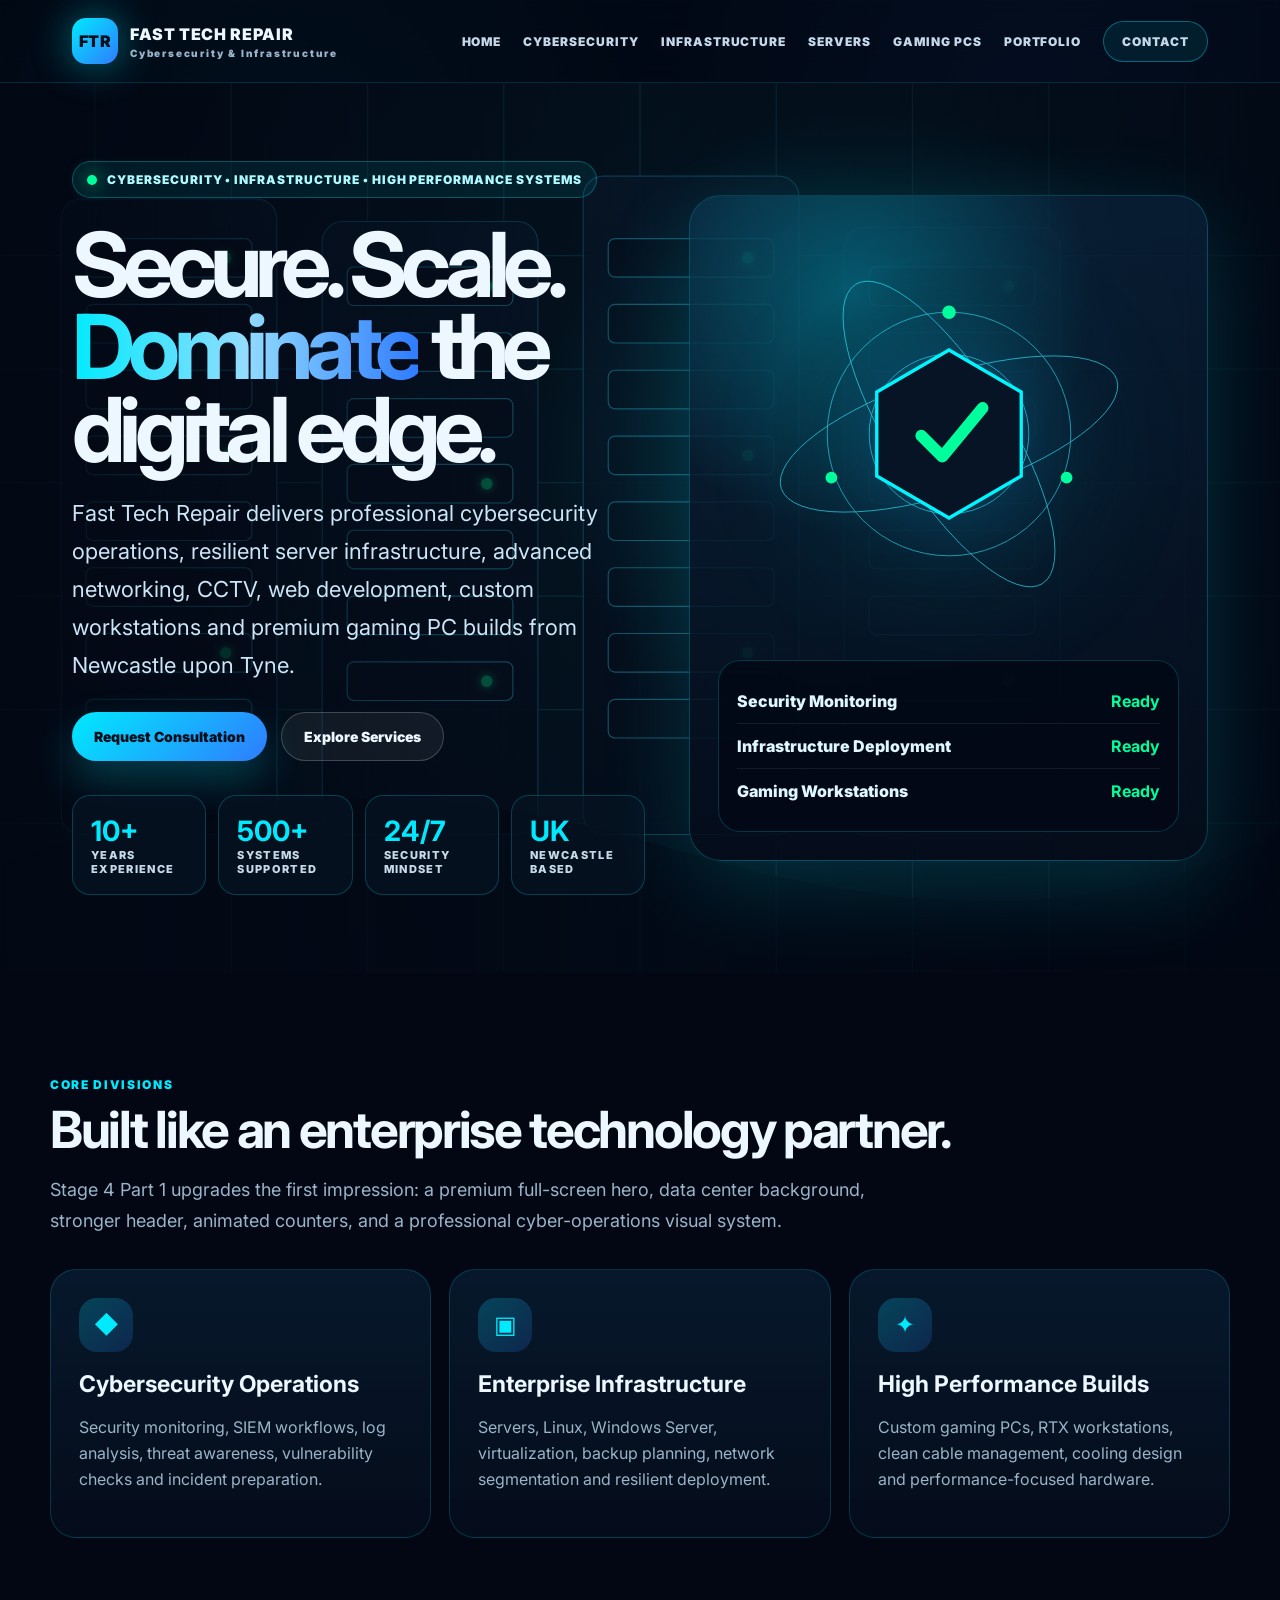
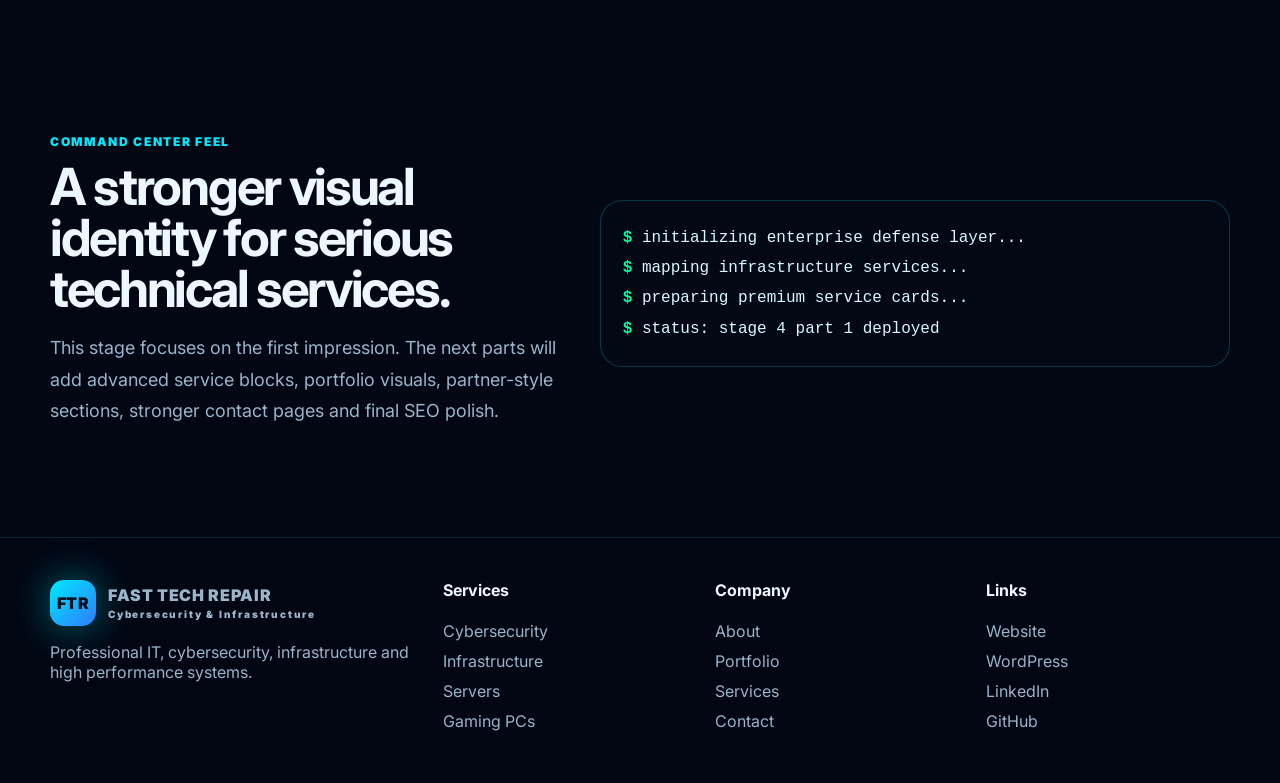
==== index.html @ 18dd9dd4 "Add files via upload" ====
<!doctype html><html lang="en"><head><meta charset="utf-8"><meta name="viewport" content="width=device-width,initial-scale=1"><title>Fast Tech Repair | Cybersecurity, Infrastructure & High Performance Systems</title><meta name="description" content="Fast Tech Repair provides cybersecurity monitoring, server infrastructure, networking, CCTV, web development and high performance PC builds in Newcastle upon Tyne."><link rel="icon" href="assets/icons/favicon.svg"><link rel="stylesheet" href="assets/css/main.css"><link rel="preconnect" href="https://fonts.googleapis.com"><link rel="preconnect" href="https://fonts.gstatic.com" crossorigin><link href="https://fonts.googleapis.com/css2?family=Inter:wght@400;600;700;800;900&display=swap" rel="stylesheet"></head><body><div class="site-bg"></div><header class="topbar"><nav class="nav"><a class="brand" href="index.html"><div class="logo">FTR</div><span>FAST TECH REPAIR<small>Cybersecurity & Infrastructure</small></span></a><button class="menu-btn">Menu</button><div class="navlinks"><a href="index.html">Home</a><a href="cybersecurity.html">Cybersecurity</a><a href="infrastructure.html">Infrastructure</a><a href="servers.html">Servers</a><a href="gaming.html">Gaming PCs</a><a href="portfolio.html">Portfolio</a><a class="nav-cta" href="contact.html">Contact</a></div></nav></header><main><section class="hero"><div class="hero-media"></div><div class="hero-wrap"><div class="hero-copy reveal"><div class="eyebrow"><span class="pulse"></span> Cybersecurity • Infrastructure • High Performance Systems</div><h1>Secure. Scale. <span class="grad">Dominate</span> the digital edge.</h1><p class="lead">Fast Tech Repair delivers professional cybersecurity operations, resilient server infrastructure, advanced networking, CCTV, web development, custom workstations and premium gaming PC builds from Newcastle upon Tyne.</p><div class="hero-actions"><a class="btn btn-primary" href="contact.html">Request Consultation</a><a class="btn btn-ghost" href="services.html">Explore Services</a></div><div class="metrics"><div class="metric"><strong data-count="10" data-suffix="+">0</strong><span>Years Experience</span></div><div class="metric"><strong data-count="500" data-suffix="+">0</strong><span>Systems Supported</span></div><div class="metric"><strong>24/7</strong><span>Security Mindset</span></div><div class="metric"><strong>UK</strong><span>Newcastle Based</span></div></div></div><div class="hero-card reveal"><div class="orbit"><img src="assets/images/cyber-orbit.svg" alt="Cybersecurity shield orbit graphic"></div><div class="status-panel"><div class="status-row"><span>Security Monitoring</span><strong class="ok">Ready</strong></div><div class="status-row"><span>Infrastructure Deployment</span><strong class="ok">Ready</strong></div><div class="status-row"><span>Gaming Workstations</span><strong class="ok">Ready</strong></div></div></div></div></section><section class="section"><div class="container"><p class="section-kicker reveal">Core Divisions</p><h2 class="section-title reveal">Built like an enterprise technology partner.</h2><p class="section-text reveal">Stage 4 Part 1 upgrades the first impression: a premium full-screen hero, data center background, stronger header, animated counters, and a professional cyber-operations visual system.</p><div class="grid3"><article class="feature reveal"><div class="icon">◆</div><h3>Cybersecurity Operations</h3><p>Security monitoring, SIEM workflows, log analysis, threat awareness, vulnerability checks and incident preparation.</p></article><article class="feature reveal"><div class="icon">▣</div><h3>Enterprise Infrastructure</h3><p>Servers, Linux, Windows Server, virtualization, backup planning, network segmentation and resilient deployment.</p></article><article class="feature reveal"><div class="icon">✦</div><h3>High Performance Builds</h3><p>Custom gaming PCs, RTX workstations, clean cable management, cooling design and performance-focused hardware.</p></article></div></div></section><section class="section"><div class="container split"><div class="reveal"><p class="section-kicker">Command Center Feel</p><h2 class="section-title">A stronger visual identity for serious technical services.</h2><p class="section-text">This stage focuses on the first impression. The next parts will add advanced service blocks, portfolio visuals, partner-style sections, stronger contact pages and final SEO polish.</p></div><div class="terminal reveal"><div><b>$</b> initializing enterprise defense layer...</div><div><b>$</b> mapping infrastructure services...</div><div><b>$</b> preparing premium service cards...</div><div><b>$</b> status: stage 4 part 1 deployed</div></div></div></section></main><footer class="footer"><div class="footer-grid"><div><div class="brand"><div class="logo">FTR</div><span>FAST TECH REPAIR<small>Cybersecurity & Infrastructure</small></span></div><p>Professional IT, cybersecurity, infrastructure and high performance systems.</p></div><div><h4>Services</h4><a href="cybersecurity.html">Cybersecurity</a><a href="infrastructure.html">Infrastructure</a><a href="servers.html">Servers</a><a href="gaming.html">Gaming PCs</a></div><div><h4>Company</h4><a href="about.html">About</a><a href="portfolio.html">Portfolio</a><a href="services.html">Services</a><a href="contact.html">Contact</a></div><div><h4>Links</h4><a href="https://fasttechrepair.com/">Website</a><a href="https://fasttechrepair.wordpress.com/">WordPress</a><a href="https://www.linkedin.com/in/fasttechrepair/">LinkedIn</a><a href="https://github.com/fasttechrepair">GitHub</a></div></div></footer><script src="assets/js/main.js"></script></body></html>
---- assets/css/main.css ----
:root{--bg:#020713;--panel:#071323;--panel2:#0a1c31;--line:#123b60;--text:#ecf7ff;--muted:#9ab4c9;--cyan:#00eaff;--blue:#2f7cff;--green:#00ff9c;--shadow:0 24px 90px rgba(0,234,255,.16);--max:1180px}*{box-sizing:border-box}html{scroll-behavior:smooth}body{margin:0;background:var(--bg);color:var(--text);font-family:Inter,Arial,Helvetica,sans-serif;overflow-x:hidden}a{color:inherit;text-decoration:none}.site-bg{position:fixed;inset:0;z-index:-5;background:radial-gradient(circle at 20% 20%,rgba(0,234,255,.16),transparent 32%),radial-gradient(circle at 80% 10%,rgba(47,124,255,.18),transparent 28%),linear-gradient(135deg,#020713,#061426 52%,#020713)}.site-bg:after{content:"";position:absolute;inset:0;background-image:linear-gradient(rgba(0,234,255,.05) 1px,transparent 1px),linear-gradient(90deg,rgba(0,234,255,.05) 1px,transparent 1px);background-size:58px 58px;mask-image:linear-gradient(to bottom,rgba(0,0,0,.75),transparent 85%)}.topbar{position:sticky;top:0;z-index:50;background:rgba(2,7,19,.76);backdrop-filter:blur(22px);border-bottom:1px solid rgba(0,234,255,.14)}.nav{max-width:var(--max);margin:auto;display:flex;align-items:center;justify-content:space-between;padding:18px 22px}.brand{display:flex;align-items:center;gap:12px;font-weight:900;letter-spacing:.04em}.logo{width:46px;height:46px;border-radius:14px;background:linear-gradient(135deg,var(--cyan),var(--blue));display:grid;place-items:center;color:#03101c;font-weight:950;box-shadow:0 0 40px rgba(0,234,255,.45)}.brand small{display:block;color:var(--muted);font-size:10px;letter-spacing:.18em;margin-top:3px}.navlinks{display:flex;align-items:center;gap:22px;font-size:12px;font-weight:900;letter-spacing:.08em;text-transform:uppercase}.navlinks a{color:#c4d8ea}.navlinks a:hover{color:var(--cyan)}.nav-cta{padding:12px 18px;border:1px solid rgba(0,234,255,.36);border-radius:999px;background:rgba(0,234,255,.08)}.menu-btn{display:none;background:rgba(255,255,255,.05);color:var(--text);border:1px solid rgba(255,255,255,.16);border-radius:12px;padding:10px 12px}.hero{min-height:calc(100vh - 84px);position:relative;display:grid;align-items:center;overflow:hidden}.hero-media{position:absolute;inset:0;z-index:-2;background-image:linear-gradient(90deg,rgba(2,7,19,.96),rgba(2,7,19,.64),rgba(2,7,19,.92)),url('../images/hero-datacenter.svg');background-size:cover;background-position:center;transform:scale(1.02)}.hero-media:after{content:"";position:absolute;inset:0;background:radial-gradient(circle at 68% 40%,rgba(0,234,255,.16),transparent 32%)}.hero-wrap{max-width:var(--max);margin:auto;width:100%;padding:78px 22px;display:grid;grid-template-columns:1.05fr .95fr;gap:44px;align-items:center}.eyebrow{display:inline-flex;align-items:center;gap:10px;border:1px solid rgba(0,234,255,.28);background:rgba(0,234,255,.08);padding:10px 14px;border-radius:999px;color:#aef8ff;font-weight:900;font-size:12px;letter-spacing:.08em;text-transform:uppercase}.pulse{width:10px;height:10px;border-radius:50%;background:var(--green);box-shadow:0 0 20px var(--green)}h1{font-size:clamp(48px,7vw,92px);line-height:.92;margin:26px 0 24px;letter-spacing:-.075em}.grad{background:linear-gradient(90deg,var(--cyan),#92dcff,var(--blue));-webkit-background-clip:text;background-clip:text;color:transparent}.lead{font-size:clamp(17px,2vw,22px);line-height:1.72;color:#cce5f7;max-width:720px}.hero-actions{display:flex;gap:14px;flex-wrap:wrap;margin-top:28px}.btn{display:inline-flex;align-items:center;justify-content:center;gap:10px;padding:15px 22px;border-radius:999px;font-weight:950;font-size:14px;transition:.25s}.btn-primary{background:linear-gradient(135deg,var(--cyan),var(--blue));color:#03101c;box-shadow:0 18px 40px rgba(0,234,255,.24)}.btn-ghost{border:1px solid rgba(255,255,255,.2);background:rgba(255,255,255,.06)}.btn:hover{transform:translateY(-3px)}.metrics{display:grid;grid-template-columns:repeat(4,1fr);gap:12px;margin-top:34px;max-width:660px}.metric{border:1px solid rgba(0,234,255,.22);background:rgba(7,19,35,.74);padding:18px;border-radius:18px}.metric strong{display:block;color:var(--cyan);font-size:28px}.metric span{display:block;color:#c7d9e8;font-size:11px;text-transform:uppercase;letter-spacing:.12em;font-weight:850}.hero-card{position:relative;border:1px solid rgba(0,234,255,.24);background:linear-gradient(180deg,rgba(11,35,60,.72),rgba(5,13,27,.88));border-radius:32px;padding:28px;box-shadow:var(--shadow);overflow:hidden}.hero-card:before{content:"";position:absolute;inset:-60px;background:radial-gradient(circle at 35% 20%,rgba(0,234,255,.28),transparent 32%);pointer-events:none}.orbit{position:relative;margin:auto;max-width:420px}.orbit img{width:100%;display:block;filter:drop-shadow(0 20px 55px rgba(0,234,255,.18))}.status-panel{position:relative;margin-top:16px;border:1px solid rgba(0,234,255,.2);background:rgba(2,7,19,.74);border-radius:22px;padding:18px}.status-row{display:flex;align-items:center;justify-content:space-between;border-bottom:1px solid rgba(255,255,255,.08);padding:12px 0;color:#dff7ff;font-weight:850}.status-row:last-child{border:0}.ok{color:var(--green)}.section{padding:92px 22px}.container{max-width:var(--max);margin:auto}.section-title{font-size:clamp(32px,4vw,56px);line-height:1;margin:0 0 16px;letter-spacing:-.045em}.section-kicker{color:var(--cyan);font-weight:950;letter-spacing:.14em;text-transform:uppercase;font-size:12px}.section-text{color:var(--muted);font-size:18px;line-height:1.75;max-width:820px}.grid3{display:grid;grid-template-columns:repeat(3,1fr);gap:18px;margin-top:32px}.feature{border:1px solid rgba(0,234,255,.18);background:linear-gradient(180deg,rgba(11,35,60,.62),rgba(5,13,27,.9));border-radius:26px;padding:28px;min-height:240px;transition:.28s}.feature:hover{transform:translateY(-7px);border-color:rgba(0,234,255,.48);box-shadow:var(--shadow)}.feature .icon{width:54px;height:54px;border-radius:18px;background:linear-gradient(135deg,rgba(0,234,255,.22),rgba(47,124,255,.18));display:grid;place-items:center;margin-bottom:18px;color:var(--cyan);font-size:24px}.feature h3{font-size:23px;margin:0 0 12px}.feature p{color:var(--muted);line-height:1.65}.split{display:grid;grid-template-columns:.9fr 1.1fr;gap:34px;align-items:center}.glass{border:1px solid rgba(0,234,255,.18);background:rgba(8,22,39,.68);border-radius:28px;padding:26px;box-shadow:var(--shadow)}.terminal{font-family:ui-monospace,SFMono-Regular,Menlo,monospace;background:#020914;border:1px solid rgba(0,234,255,.22);border-radius:22px;padding:22px;color:#d9f8ff;line-height:1.9}.terminal b{color:var(--green)}.footer{border-top:1px solid rgba(0,234,255,.14);background:rgba(2,7,19,.88);padding:42px 22px;color:var(--muted)}.footer-grid{max-width:var(--max);margin:auto;display:grid;grid-template-columns:1.5fr repeat(3,1fr);gap:28px}.footer h4{color:var(--text);margin-top:0}.footer a{display:block;margin:10px 0;color:var(--muted)}.reveal{opacity:0;transform:translateY(22px);transition:opacity .7s ease,transform .7s ease}.reveal.visible{opacity:1;transform:none}@media(max-width:950px){.menu-btn{display:block}.navlinks{position:absolute;top:82px;left:16px;right:16px;display:none;flex-direction:column;align-items:flex-start;padding:18px;background:rgba(2,7,19,.96);border:1px solid rgba(0,234,255,.2);border-radius:20px}.navlinks.open{display:flex}.hero-wrap,.split{grid-template-columns:1fr}.hero-card{max-width:620px}.metrics,.grid3{grid-template-columns:repeat(2,1fr)}.footer-grid{grid-template-columns:1fr 1fr}}@media(max-width:560px){.nav{padding:14px 16px}.brand span{font-size:13px}.brand small{display:none}.hero-wrap{padding:48px 16px}.metrics,.grid3,.footer-grid{grid-template-columns:1fr}h1{font-size:48px}.section{padding:64px 16px}.hero-actions{flex-direction:column}.btn{width:100%}}
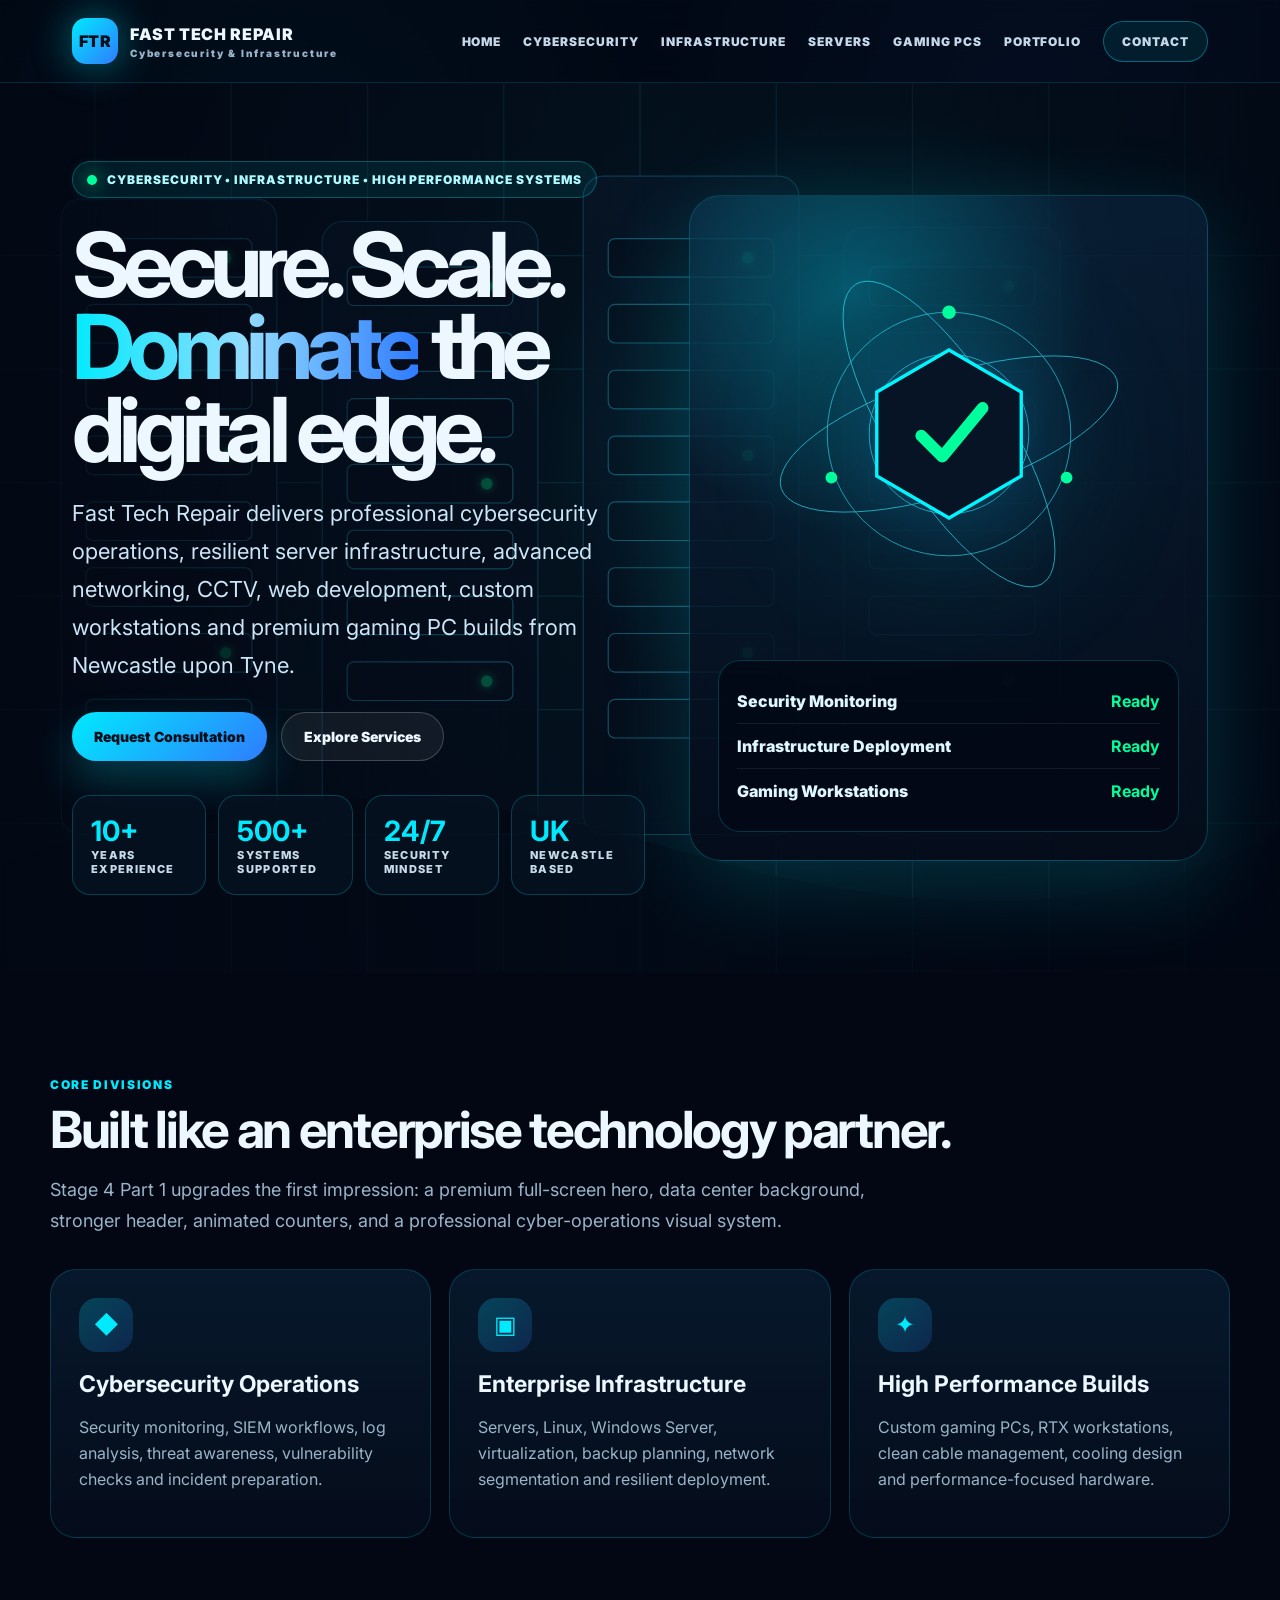
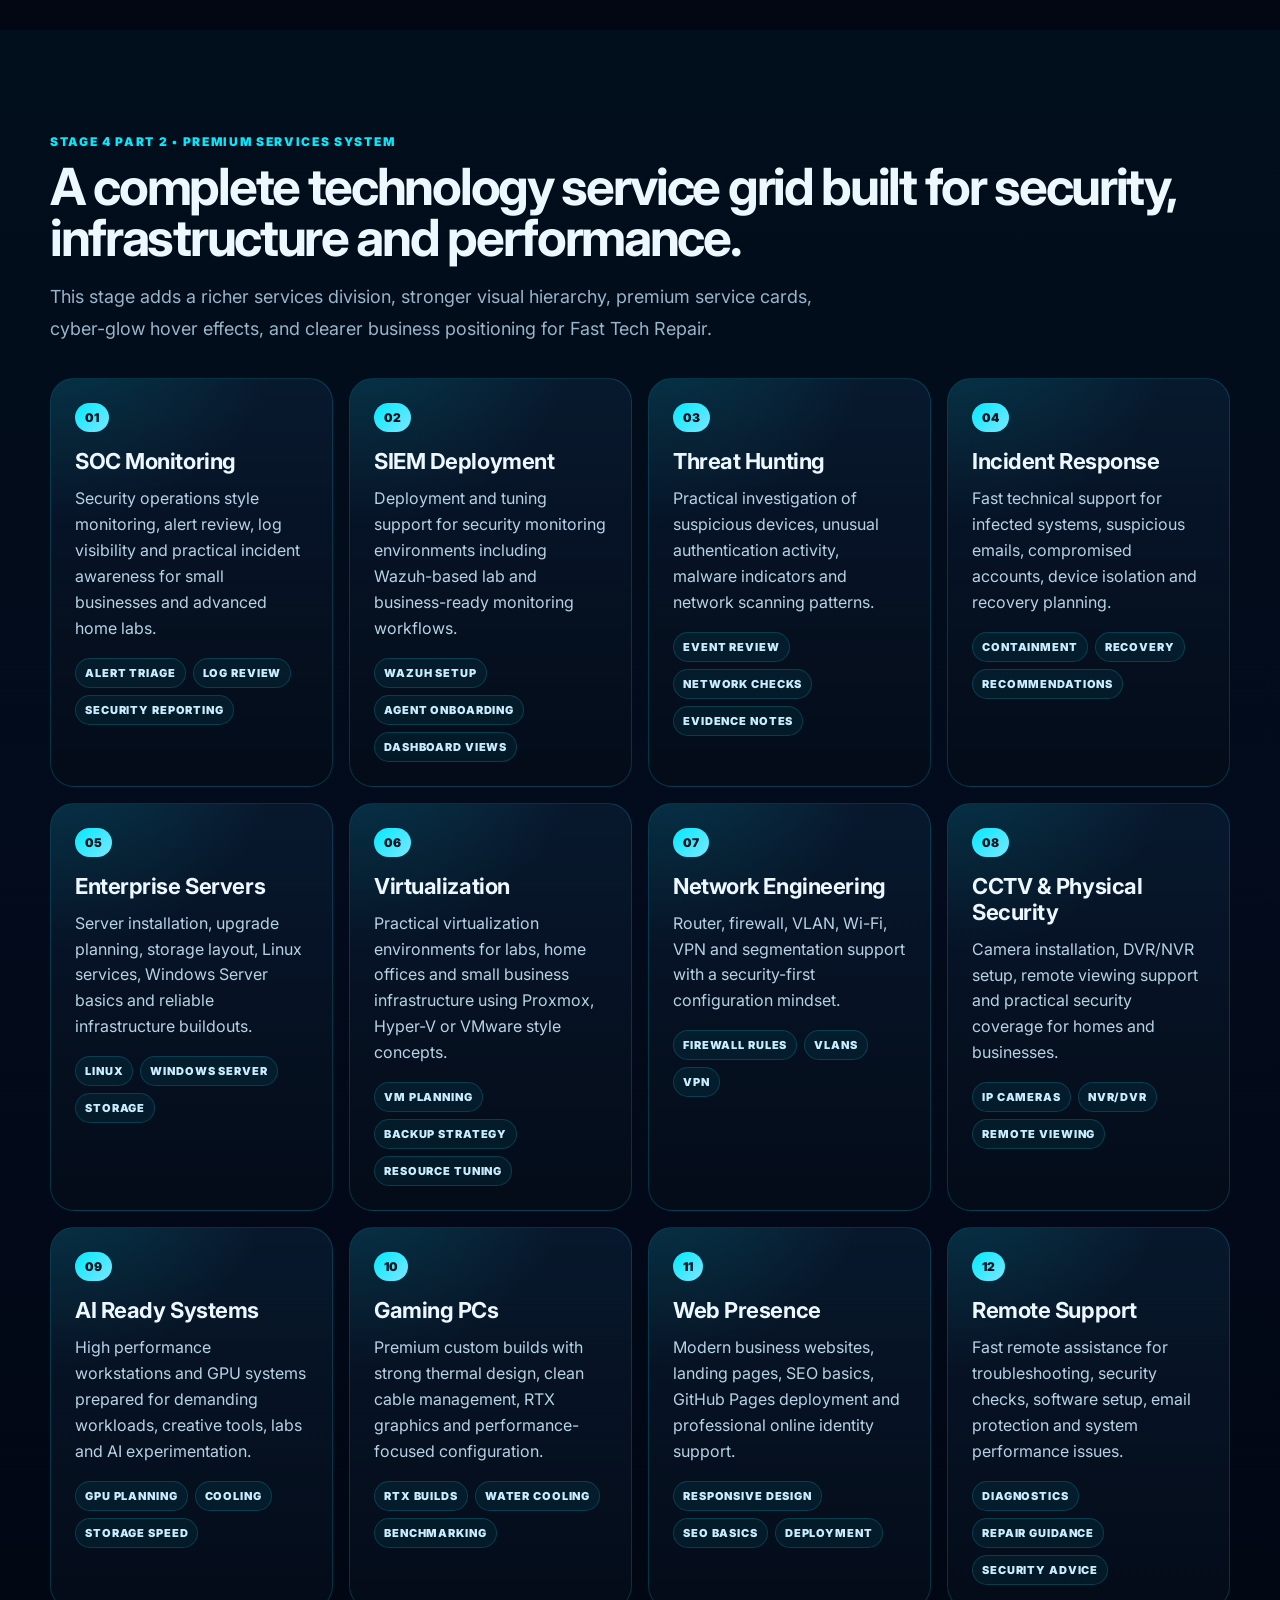
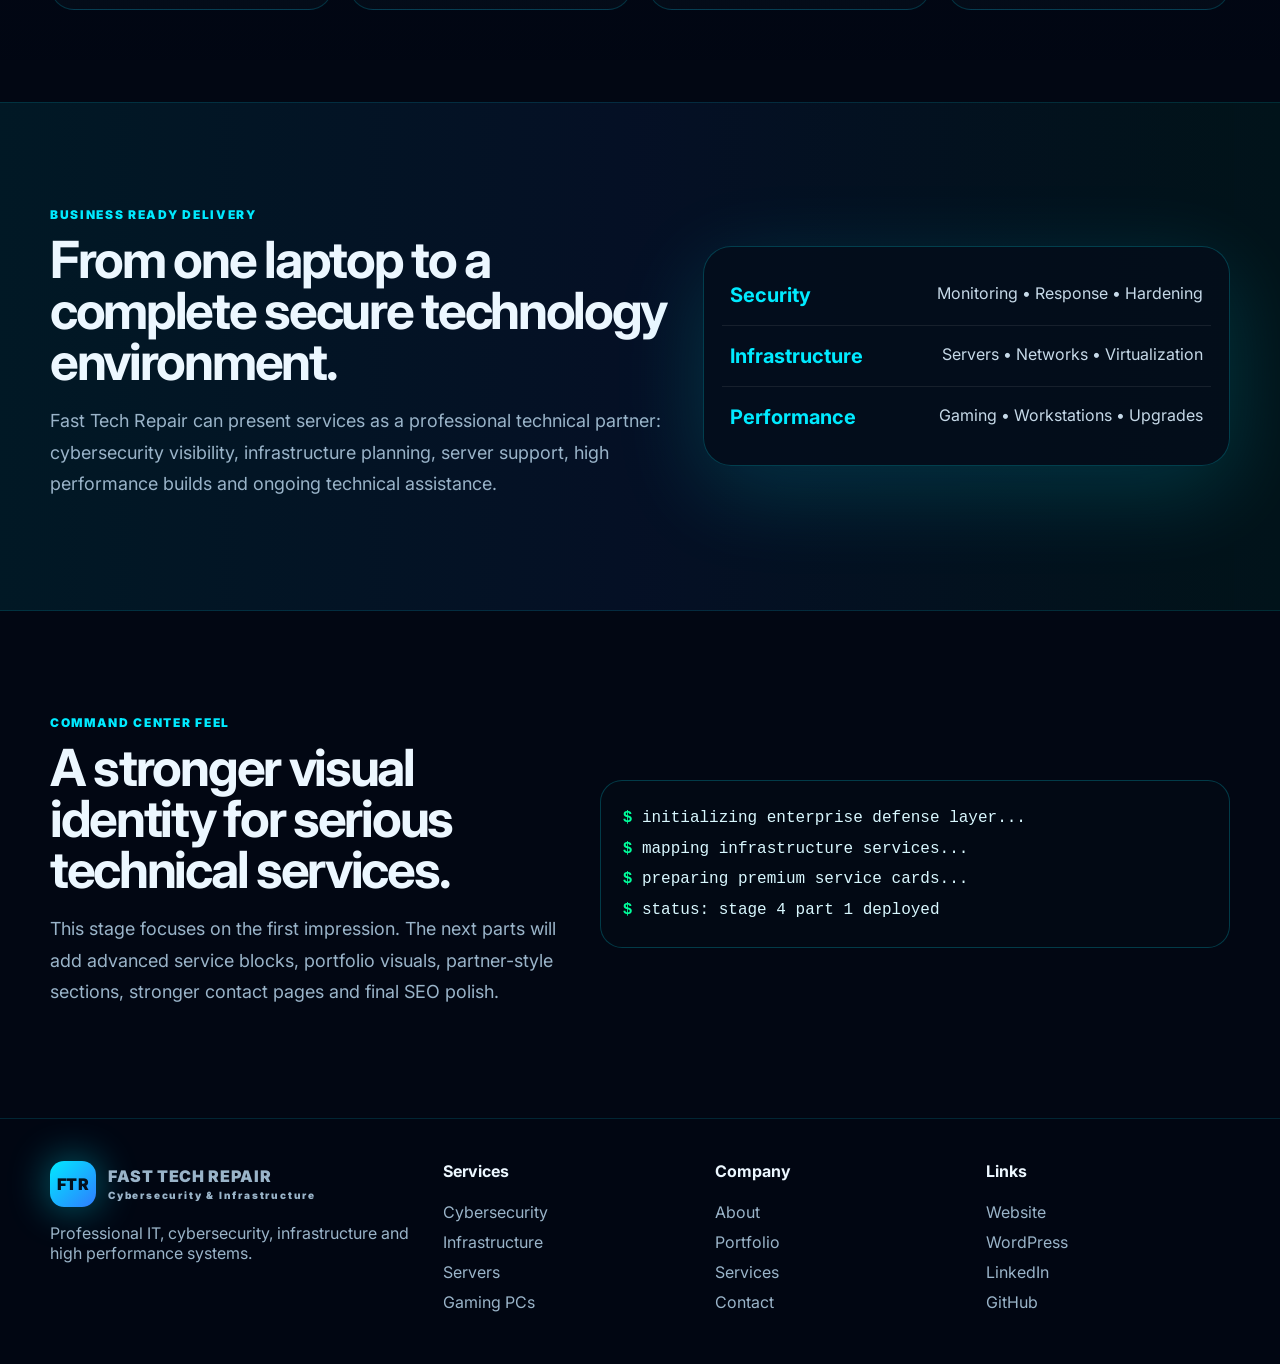
==== commit 8bb9b611: "Add files via upload" ====
--- a/index.html
+++ b/index.html
@@ -1 +1,14 @@
-<!doctype html><html lang="en"><head><meta charset="utf-8"><meta name="viewport" content="width=device-width,initial-scale=1"><title>Fast Tech Repair | Cybersecurity, Infrastructure & High Performance Systems</title><meta name="description" content="Fast Tech Repair provides cybersecurity monitoring, server infrastructure, networking, CCTV, web development and high performance PC builds in Newcastle upon Tyne."><link rel="icon" href="assets/icons/favicon.svg"><link rel="stylesheet" href="assets/css/main.css"><link rel="preconnect" href="https://fonts.googleapis.com"><link rel="preconnect" href="https://fonts.gstatic.com" crossorigin><link href="https://fonts.googleapis.com/css2?family=Inter:wght@400;600;700;800;900&display=swap" rel="stylesheet"></head><body><div class="site-bg"></div><header class="topbar"><nav class="nav"><a class="brand" href="index.html"><div class="logo">FTR</div><span>FAST TECH REPAIR<small>Cybersecurity & Infrastructure</small></span></a><button class="menu-btn">Menu</button><div class="navlinks"><a href="index.html">Home</a><a href="cybersecurity.html">Cybersecurity</a><a href="infrastructure.html">Infrastructure</a><a href="servers.html">Servers</a><a href="gaming.html">Gaming PCs</a><a href="portfolio.html">Portfolio</a><a class="nav-cta" href="contact.html">Contact</a></div></nav></header><main><section class="hero"><div class="hero-media"></div><div class="hero-wrap"><div class="hero-copy reveal"><div class="eyebrow"><span class="pulse"></span> Cybersecurity • Infrastructure • High Performance Systems</div><h1>Secure. Scale. <span class="grad">Dominate</span> the digital edge.</h1><p class="lead">Fast Tech Repair delivers professional cybersecurity operations, resilient server infrastructure, advanced networking, CCTV, web development, custom workstations and premium gaming PC builds from Newcastle upon Tyne.</p><div class="hero-actions"><a class="btn btn-primary" href="contact.html">Request Consultation</a><a class="btn btn-ghost" href="services.html">Explore Services</a></div><div class="metrics"><div class="metric"><strong data-count="10" data-suffix="+">0</strong><span>Years Experience</span></div><div class="metric"><strong data-count="500" data-suffix="+">0</strong><span>Systems Supported</span></div><div class="metric"><strong>24/7</strong><span>Security Mindset</span></div><div class="metric"><strong>UK</strong><span>Newcastle Based</span></div></div></div><div class="hero-card reveal"><div class="orbit"><img src="assets/images/cyber-orbit.svg" alt="Cybersecurity shield orbit graphic"></div><div class="status-panel"><div class="status-row"><span>Security Monitoring</span><strong class="ok">Ready</strong></div><div class="status-row"><span>Infrastructure Deployment</span><strong class="ok">Ready</strong></div><div class="status-row"><span>Gaming Workstations</span><strong class="ok">Ready</strong></div></div></div></div></section><section class="section"><div class="container"><p class="section-kicker reveal">Core Divisions</p><h2 class="section-title reveal">Built like an enterprise technology partner.</h2><p class="section-text reveal">Stage 4 Part 1 upgrades the first impression: a premium full-screen hero, data center background, stronger header, animated counters, and a professional cyber-operations visual system.</p><div class="grid3"><article class="feature reveal"><div class="icon">◆</div><h3>Cybersecurity Operations</h3><p>Security monitoring, SIEM workflows, log analysis, threat awareness, vulnerability checks and incident preparation.</p></article><article class="feature reveal"><div class="icon">▣</div><h3>Enterprise Infrastructure</h3><p>Servers, Linux, Windows Server, virtualization, backup planning, network segmentation and resilient deployment.</p></article><article class="feature reveal"><div class="icon">✦</div><h3>High Performance Builds</h3><p>Custom gaming PCs, RTX workstations, clean cable management, cooling design and performance-focused hardware.</p></article></div></div></section><section class="section"><div class="container split"><div class="reveal"><p class="section-kicker">Command Center Feel</p><h2 class="section-title">A stronger visual identity for serious technical services.</h2><p class="section-text">This stage focuses on the first impression. The next parts will add advanced service blocks, portfolio visuals, partner-style sections, stronger contact pages and final SEO polish.</p></div><div class="terminal reveal"><div><b>$</b> initializing enterprise defense layer...</div><div><b>$</b> mapping infrastructure services...</div><div><b>$</b> preparing premium service cards...</div><div><b>$</b> status: stage 4 part 1 deployed</div></div></div></section></main><footer class="footer"><div class="footer-grid"><div><div class="brand"><div class="logo">FTR</div><span>FAST TECH REPAIR<small>Cybersecurity & Infrastructure</small></span></div><p>Professional IT, cybersecurity, infrastructure and high performance systems.</p></div><div><h4>Services</h4><a href="cybersecurity.html">Cybersecurity</a><a href="infrastructure.html">Infrastructure</a><a href="servers.html">Servers</a><a href="gaming.html">Gaming PCs</a></div><div><h4>Company</h4><a href="about.html">About</a><a href="portfolio.html">Portfolio</a><a href="services.html">Services</a><a href="contact.html">Contact</a></div><div><h4>Links</h4><a href="https://fasttechrepair.com/">Website</a><a href="https://fasttechrepair.wordpress.com/">WordPress</a><a href="https://www.linkedin.com/in/fasttechrepair/">LinkedIn</a><a href="https://github.com/fasttechrepair">GitHub</a></div></div></footer><script src="assets/js/main.js"></script></body></html>
+<!doctype html><html lang="en"><head><meta charset="utf-8"><meta name="viewport" content="width=device-width,initial-scale=1"><title>Fast Tech Repair | Cybersecurity, Infrastructure & High Performance Systems</title><meta name="description" content="Fast Tech Repair provides cybersecurity monitoring, server infrastructure, networking, CCTV, web development and high performance PC builds in Newcastle upon Tyne."><link rel="icon" href="assets/icons/favicon.svg"><link rel="stylesheet" href="assets/css/main.css"><link rel="preconnect" href="https://fonts.googleapis.com"><link rel="preconnect" href="https://fonts.gstatic.com" crossorigin><link href="https://fonts.googleapis.com/css2?family=Inter:wght@400;600;700;800;900&display=swap" rel="stylesheet"></head><body><div class="site-bg"></div><header class="topbar"><nav class="nav"><a class="brand" href="index.html"><div class="logo">FTR</div><span>FAST TECH REPAIR<small>Cybersecurity & Infrastructure</small></span></a><button class="menu-btn">Menu</button><div class="navlinks"><a href="index.html">Home</a><a href="cybersecurity.html">Cybersecurity</a><a href="infrastructure.html">Infrastructure</a><a href="servers.html">Servers</a><a href="gaming.html">Gaming PCs</a><a href="portfolio.html">Portfolio</a><a class="nav-cta" href="contact.html">Contact</a></div></nav></header><main><section class="hero"><div class="hero-media"></div><div class="hero-wrap"><div class="hero-copy reveal"><div class="eyebrow"><span class="pulse"></span> Cybersecurity • Infrastructure • High Performance Systems</div><h1>Secure. Scale. <span class="grad">Dominate</span> the digital edge.</h1><p class="lead">Fast Tech Repair delivers professional cybersecurity operations, resilient server infrastructure, advanced networking, CCTV, web development, custom workstations and premium gaming PC builds from Newcastle upon Tyne.</p><div class="hero-actions"><a class="btn btn-primary" href="contact.html">Request Consultation</a><a class="btn btn-ghost" href="services.html">Explore Services</a></div><div class="metrics"><div class="metric"><strong data-count="10" data-suffix="+">0</strong><span>Years Experience</span></div><div class="metric"><strong data-count="500" data-suffix="+">0</strong><span>Systems Supported</span></div><div class="metric"><strong>24/7</strong><span>Security Mindset</span></div><div class="metric"><strong>UK</strong><span>Newcastle Based</span></div></div></div><div class="hero-card reveal"><div class="orbit"><img src="assets/images/cyber-orbit.svg" alt="Cybersecurity shield orbit graphic"></div><div class="status-panel"><div class="status-row"><span>Security Monitoring</span><strong class="ok">Ready</strong></div><div class="status-row"><span>Infrastructure Deployment</span><strong class="ok">Ready</strong></div><div class="status-row"><span>Gaming Workstations</span><strong class="ok">Ready</strong></div></div></div></div></section><section class="section"><div class="container"><p class="section-kicker reveal">Core Divisions</p><h2 class="section-title reveal">Built like an enterprise technology partner.</h2><p class="section-text reveal">Stage 4 Part 1 upgrades the first impression: a premium full-screen hero, data center background, stronger header, animated counters, and a professional cyber-operations visual system.</p><div class="grid3"><article class="feature reveal"><div class="icon">◆</div><h3>Cybersecurity Operations</h3><p>Security monitoring, SIEM workflows, log analysis, threat awareness, vulnerability checks and incident preparation.</p></article><article class="feature reveal"><div class="icon">▣</div><h3>Enterprise Infrastructure</h3><p>Servers, Linux, Windows Server, virtualization, backup planning, network segmentation and resilient deployment.</p></article><article class="feature reveal"><div class="icon">✦</div><h3>High Performance Builds</h3><p>Custom gaming PCs, RTX workstations, clean cable management, cooling design and performance-focused hardware.</p></article></div></div></section><section class="services-mega section"><div class="container"><p class="section-kicker reveal">Stage 4 Part 2 • Premium Services System</p><h2 class="section-title reveal">A complete technology service grid built for security, infrastructure and performance.</h2><p class="section-text reveal">This stage adds a richer services division, stronger visual hierarchy, premium service cards, cyber-glow hover effects, and clearer business positioning for Fast Tech Repair.</p><div class="service-matrix">
+<article class="service-tile reveal"><span>01</span><h3>SOC Monitoring</h3><p>Security operations style monitoring, alert review, log visibility and practical incident awareness for small businesses and advanced home labs.</p><ul><li>Alert triage</li><li>Log review</li><li>Security reporting</li></ul></article>
+<article class="service-tile reveal"><span>02</span><h3>SIEM Deployment</h3><p>Deployment and tuning support for security monitoring environments including Wazuh-based lab and business-ready monitoring workflows.</p><ul><li>Wazuh setup</li><li>Agent onboarding</li><li>Dashboard views</li></ul></article>
+<article class="service-tile reveal"><span>03</span><h3>Threat Hunting</h3><p>Practical investigation of suspicious devices, unusual authentication activity, malware indicators and network scanning patterns.</p><ul><li>Event review</li><li>Network checks</li><li>Evidence notes</li></ul></article>
+<article class="service-tile reveal"><span>04</span><h3>Incident Response</h3><p>Fast technical support for infected systems, suspicious emails, compromised accounts, device isolation and recovery planning.</p><ul><li>Containment</li><li>Recovery</li><li>Recommendations</li></ul></article>
+<article class="service-tile reveal"><span>05</span><h3>Enterprise Servers</h3><p>Server installation, upgrade planning, storage layout, Linux services, Windows Server basics and reliable infrastructure buildouts.</p><ul><li>Linux</li><li>Windows Server</li><li>Storage</li></ul></article>
+<article class="service-tile reveal"><span>06</span><h3>Virtualization</h3><p>Practical virtualization environments for labs, home offices and small business infrastructure using Proxmox, Hyper-V or VMware style concepts.</p><ul><li>VM planning</li><li>Backup strategy</li><li>Resource tuning</li></ul></article>
+<article class="service-tile reveal"><span>07</span><h3>Network Engineering</h3><p>Router, firewall, VLAN, Wi-Fi, VPN and segmentation support with a security-first configuration mindset.</p><ul><li>Firewall rules</li><li>VLANs</li><li>VPN</li></ul></article>
+<article class="service-tile reveal"><span>08</span><h3>CCTV & Physical Security</h3><p>Camera installation, DVR/NVR setup, remote viewing support and practical security coverage for homes and businesses.</p><ul><li>IP cameras</li><li>NVR/DVR</li><li>Remote viewing</li></ul></article>
+<article class="service-tile reveal"><span>09</span><h3>AI Ready Systems</h3><p>High performance workstations and GPU systems prepared for demanding workloads, creative tools, labs and AI experimentation.</p><ul><li>GPU planning</li><li>Cooling</li><li>Storage speed</li></ul></article>
+<article class="service-tile reveal"><span>10</span><h3>Gaming PCs</h3><p>Premium custom builds with strong thermal design, clean cable management, RTX graphics and performance-focused configuration.</p><ul><li>RTX builds</li><li>Water cooling</li><li>Benchmarking</li></ul></article>
+<article class="service-tile reveal"><span>11</span><h3>Web Presence</h3><p>Modern business websites, landing pages, SEO basics, GitHub Pages deployment and professional online identity support.</p><ul><li>Responsive design</li><li>SEO basics</li><li>Deployment</li></ul></article>
+<article class="service-tile reveal"><span>12</span><h3>Remote Support</h3><p>Fast remote assistance for troubleshooting, security checks, software setup, email protection and system performance issues.</p><ul><li>Diagnostics</li><li>Repair guidance</li><li>Security advice</li></ul></article>
+</div></div></section><section class="section service-band"><div class="container band-grid"><div class="reveal"><p class="section-kicker">Business Ready Delivery</p><h2 class="section-title">From one laptop to a complete secure technology environment.</h2><p class="section-text">Fast Tech Repair can present services as a professional technical partner: cybersecurity visibility, infrastructure planning, server support, high performance builds and ongoing technical assistance.</p></div><div class="band-panel reveal"><div><strong>Security</strong><span>Monitoring • Response • Hardening</span></div><div><strong>Infrastructure</strong><span>Servers • Networks • Virtualization</span></div><div><strong>Performance</strong><span>Gaming • Workstations • Upgrades</span></div></div></div></section><section class="section"><div class="container split"><div class="reveal"><p class="section-kicker">Command Center Feel</p><h2 class="section-title">A stronger visual identity for serious technical services.</h2><p class="section-text">This stage focuses on the first impression. The next parts will add advanced service blocks, portfolio visuals, partner-style sections, stronger contact pages and final SEO polish.</p></div><div class="terminal reveal"><div><b>$</b> initializing enterprise defense layer...</div><div><b>$</b> mapping infrastructure services...</div><div><b>$</b> preparing premium service cards...</div><div><b>$</b> status: stage 4 part 1 deployed</div></div></div></section></main><footer class="footer"><div class="footer-grid"><div><div class="brand"><div class="logo">FTR</div><span>FAST TECH REPAIR<small>Cybersecurity & Infrastructure</small></span></div><p>Professional IT, cybersecurity, infrastructure and high performance systems.</p></div><div><h4>Services</h4><a href="cybersecurity.html">Cybersecurity</a><a href="infrastructure.html">Infrastructure</a><a href="servers.html">Servers</a><a href="gaming.html">Gaming PCs</a></div><div><h4>Company</h4><a href="about.html">About</a><a href="portfolio.html">Portfolio</a><a href="services.html">Services</a><a href="contact.html">Contact</a></div><div><h4>Links</h4><a href="https://fasttechrepair.com/">Website</a><a href="https://fasttechrepair.wordpress.com/">WordPress</a><a href="https://www.linkedin.com/in/fasttechrepair/">LinkedIn</a><a href="https://github.com/fasttechrepair">GitHub</a></div></div></footer><script src="assets/js/main.js"></script></body></html>
--- a/assets/css/main.css
+++ b/assets/css/main.css
@@ -1 +1,5 @@
 :root{--bg:#020713;--panel:#071323;--panel2:#0a1c31;--line:#123b60;--text:#ecf7ff;--muted:#9ab4c9;--cyan:#00eaff;--blue:#2f7cff;--green:#00ff9c;--shadow:0 24px 90px rgba(0,234,255,.16);--max:1180px}*{box-sizing:border-box}html{scroll-behavior:smooth}body{margin:0;background:var(--bg);color:var(--text);font-family:Inter,Arial,Helvetica,sans-serif;overflow-x:hidden}a{color:inherit;text-decoration:none}.site-bg{position:fixed;inset:0;z-index:-5;background:radial-gradient(circle at 20% 20%,rgba(0,234,255,.16),transparent 32%),radial-gradient(circle at 80% 10%,rgba(47,124,255,.18),transparent 28%),linear-gradient(135deg,#020713,#061426 52%,#020713)}.site-bg:after{content:"";position:absolute;inset:0;background-image:linear-gradient(rgba(0,234,255,.05) 1px,transparent 1px),linear-gradient(90deg,rgba(0,234,255,.05) 1px,transparent 1px);background-size:58px 58px;mask-image:linear-gradient(to bottom,rgba(0,0,0,.75),transparent 85%)}.topbar{position:sticky;top:0;z-index:50;background:rgba(2,7,19,.76);backdrop-filter:blur(22px);border-bottom:1px solid rgba(0,234,255,.14)}.nav{max-width:var(--max);margin:auto;display:flex;align-items:center;justify-content:space-between;padding:18px 22px}.brand{display:flex;align-items:center;gap:12px;font-weight:900;letter-spacing:.04em}.logo{width:46px;height:46px;border-radius:14px;background:linear-gradient(135deg,var(--cyan),var(--blue));display:grid;place-items:center;color:#03101c;font-weight:950;box-shadow:0 0 40px rgba(0,234,255,.45)}.brand small{display:block;color:var(--muted);font-size:10px;letter-spacing:.18em;margin-top:3px}.navlinks{display:flex;align-items:center;gap:22px;font-size:12px;font-weight:900;letter-spacing:.08em;text-transform:uppercase}.navlinks a{color:#c4d8ea}.navlinks a:hover{color:var(--cyan)}.nav-cta{padding:12px 18px;border:1px solid rgba(0,234,255,.36);border-radius:999px;background:rgba(0,234,255,.08)}.menu-btn{display:none;background:rgba(255,255,255,.05);color:var(--text);border:1px solid rgba(255,255,255,.16);border-radius:12px;padding:10px 12px}.hero{min-height:calc(100vh - 84px);position:relative;display:grid;align-items:center;overflow:hidden}.hero-media{position:absolute;inset:0;z-index:-2;background-image:linear-gradient(90deg,rgba(2,7,19,.96),rgba(2,7,19,.64),rgba(2,7,19,.92)),url('../images/hero-datacenter.svg');background-size:cover;background-position:center;transform:scale(1.02)}.hero-media:after{content:"";position:absolute;inset:0;background:radial-gradient(circle at 68% 40%,rgba(0,234,255,.16),transparent 32%)}.hero-wrap{max-width:var(--max);margin:auto;width:100%;padding:78px 22px;display:grid;grid-template-columns:1.05fr .95fr;gap:44px;align-items:center}.eyebrow{display:inline-flex;align-items:center;gap:10px;border:1px solid rgba(0,234,255,.28);background:rgba(0,234,255,.08);padding:10px 14px;border-radius:999px;color:#aef8ff;font-weight:900;font-size:12px;letter-spacing:.08em;text-transform:uppercase}.pulse{width:10px;height:10px;border-radius:50%;background:var(--green);box-shadow:0 0 20px var(--green)}h1{font-size:clamp(48px,7vw,92px);line-height:.92;margin:26px 0 24px;letter-spacing:-.075em}.grad{background:linear-gradient(90deg,var(--cyan),#92dcff,var(--blue));-webkit-background-clip:text;background-clip:text;color:transparent}.lead{font-size:clamp(17px,2vw,22px);line-height:1.72;color:#cce5f7;max-width:720px}.hero-actions{display:flex;gap:14px;flex-wrap:wrap;margin-top:28px}.btn{display:inline-flex;align-items:center;justify-content:center;gap:10px;padding:15px 22px;border-radius:999px;font-weight:950;font-size:14px;transition:.25s}.btn-primary{background:linear-gradient(135deg,var(--cyan),var(--blue));color:#03101c;box-shadow:0 18px 40px rgba(0,234,255,.24)}.btn-ghost{border:1px solid rgba(255,255,255,.2);background:rgba(255,255,255,.06)}.btn:hover{transform:translateY(-3px)}.metrics{display:grid;grid-template-columns:repeat(4,1fr);gap:12px;margin-top:34px;max-width:660px}.metric{border:1px solid rgba(0,234,255,.22);background:rgba(7,19,35,.74);padding:18px;border-radius:18px}.metric strong{display:block;color:var(--cyan);font-size:28px}.metric span{display:block;color:#c7d9e8;font-size:11px;text-transform:uppercase;letter-spacing:.12em;font-weight:850}.hero-card{position:relative;border:1px solid rgba(0,234,255,.24);background:linear-gradient(180deg,rgba(11,35,60,.72),rgba(5,13,27,.88));border-radius:32px;padding:28px;box-shadow:var(--shadow);overflow:hidden}.hero-card:before{content:"";position:absolute;inset:-60px;background:radial-gradient(circle at 35% 20%,rgba(0,234,255,.28),transparent 32%);pointer-events:none}.orbit{position:relative;margin:auto;max-width:420px}.orbit img{width:100%;display:block;filter:drop-shadow(0 20px 55px rgba(0,234,255,.18))}.status-panel{position:relative;margin-top:16px;border:1px solid rgba(0,234,255,.2);background:rgba(2,7,19,.74);border-radius:22px;padding:18px}.status-row{display:flex;align-items:center;justify-content:space-between;border-bottom:1px solid rgba(255,255,255,.08);padding:12px 0;color:#dff7ff;font-weight:850}.status-row:last-child{border:0}.ok{color:var(--green)}.section{padding:92px 22px}.container{max-width:var(--max);margin:auto}.section-title{font-size:clamp(32px,4vw,56px);line-height:1;margin:0 0 16px;letter-spacing:-.045em}.section-kicker{color:var(--cyan);font-weight:950;letter-spacing:.14em;text-transform:uppercase;font-size:12px}.section-text{color:var(--muted);font-size:18px;line-height:1.75;max-width:820px}.grid3{display:grid;grid-template-columns:repeat(3,1fr);gap:18px;margin-top:32px}.feature{border:1px solid rgba(0,234,255,.18);background:linear-gradient(180deg,rgba(11,35,60,.62),rgba(5,13,27,.9));border-radius:26px;padding:28px;min-height:240px;transition:.28s}.feature:hover{transform:translateY(-7px);border-color:rgba(0,234,255,.48);box-shadow:var(--shadow)}.feature .icon{width:54px;height:54px;border-radius:18px;background:linear-gradient(135deg,rgba(0,234,255,.22),rgba(47,124,255,.18));display:grid;place-items:center;margin-bottom:18px;color:var(--cyan);font-size:24px}.feature h3{font-size:23px;margin:0 0 12px}.feature p{color:var(--muted);line-height:1.65}.split{display:grid;grid-template-columns:.9fr 1.1fr;gap:34px;align-items:center}.glass{border:1px solid rgba(0,234,255,.18);background:rgba(8,22,39,.68);border-radius:28px;padding:26px;box-shadow:var(--shadow)}.terminal{font-family:ui-monospace,SFMono-Regular,Menlo,monospace;background:#020914;border:1px solid rgba(0,234,255,.22);border-radius:22px;padding:22px;color:#d9f8ff;line-height:1.9}.terminal b{color:var(--green)}.footer{border-top:1px solid rgba(0,234,255,.14);background:rgba(2,7,19,.88);padding:42px 22px;color:var(--muted)}.footer-grid{max-width:var(--max);margin:auto;display:grid;grid-template-columns:1.5fr repeat(3,1fr);gap:28px}.footer h4{color:var(--text);margin-top:0}.footer a{display:block;margin:10px 0;color:var(--muted)}.reveal{opacity:0;transform:translateY(22px);transition:opacity .7s ease,transform .7s ease}.reveal.visible{opacity:1;transform:none}@media(max-width:950px){.menu-btn{display:block}.navlinks{position:absolute;top:82px;left:16px;right:16px;display:none;flex-direction:column;align-items:flex-start;padding:18px;background:rgba(2,7,19,.96);border:1px solid rgba(0,234,255,.2);border-radius:20px}.navlinks.open{display:flex}.hero-wrap,.split{grid-template-columns:1fr}.hero-card{max-width:620px}.metrics,.grid3{grid-template-columns:repeat(2,1fr)}.footer-grid{grid-template-columns:1fr 1fr}}@media(max-width:560px){.nav{padding:14px 16px}.brand span{font-size:13px}.brand small{display:none}.hero-wrap{padding:48px 16px}.metrics,.grid3,.footer-grid{grid-template-columns:1fr}h1{font-size:48px}.section{padding:64px 16px}.hero-actions{flex-direction:column}.btn{width:100%}}
+/* Stage 4 Part 2: Premium services grid */
+.services-mega{position:relative;background:linear-gradient(180deg,rgba(0,234,255,.035),rgba(47,124,255,.04),transparent)}
+.service-matrix{display:grid;grid-template-columns:repeat(4,1fr);gap:16px;margin-top:34px}.service-tile{position:relative;overflow:hidden;border:1px solid rgba(0,234,255,.18);background:linear-gradient(180deg,rgba(9,28,50,.82),rgba(4,12,25,.96));border-radius:24px;padding:24px;min-height:282px;transition:transform .28s ease,border-color .28s ease,box-shadow .28s ease}.service-tile:before{content:"";position:absolute;inset:-80px;background:radial-gradient(circle at 20% 0%,rgba(0,234,255,.22),transparent 34%);opacity:.75;transition:.28s}.service-tile:hover{transform:translateY(-8px);border-color:rgba(0,234,255,.55);box-shadow:0 24px 85px rgba(0,234,255,.14)}.service-tile:hover:before{opacity:1;transform:scale(1.08)}.service-tile span{position:relative;display:inline-flex;color:#02111d;background:linear-gradient(135deg,var(--cyan),#7ce7ff);border-radius:999px;padding:7px 10px;font-weight:950;font-size:12px;margin-bottom:16px}.service-tile h3{position:relative;margin:0 0 12px;font-size:22px;letter-spacing:-.02em}.service-tile p{position:relative;color:#b8d2e5;line-height:1.62;margin:0 0 16px}.service-tile ul{position:relative;margin:0;padding:0;list-style:none;display:flex;flex-wrap:wrap;gap:7px}.service-tile li{font-size:11px;font-weight:900;letter-spacing:.08em;text-transform:uppercase;color:#c9edff;border:1px solid rgba(0,234,255,.18);background:rgba(0,234,255,.06);border-radius:999px;padding:7px 9px}.service-band{background:linear-gradient(90deg,rgba(0,234,255,.08),rgba(47,124,255,.08),rgba(0,255,156,.05));border-top:1px solid rgba(0,234,255,.12);border-bottom:1px solid rgba(0,234,255,.12)}.band-grid{display:grid;grid-template-columns:1fr .85fr;gap:32px;align-items:center}.band-panel{border:1px solid rgba(0,234,255,.22);background:rgba(4,14,27,.76);border-radius:28px;padding:18px;box-shadow:var(--shadow)}.band-panel div{display:flex;justify-content:space-between;gap:18px;border-bottom:1px solid rgba(255,255,255,.08);padding:18px 8px}.band-panel div:last-child{border-bottom:0}.band-panel strong{color:var(--cyan);font-size:20px}.band-panel span{color:#c6d9e8;text-align:right}
+@media(max-width:1050px){.service-matrix{grid-template-columns:repeat(3,1fr)}.band-grid{grid-template-columns:1fr}}@media(max-width:760px){.service-matrix{grid-template-columns:repeat(2,1fr)}}@media(max-width:560px){.service-matrix{grid-template-columns:1fr}.band-panel div{display:block}.band-panel span{text-align:left;display:block;margin-top:8px}}
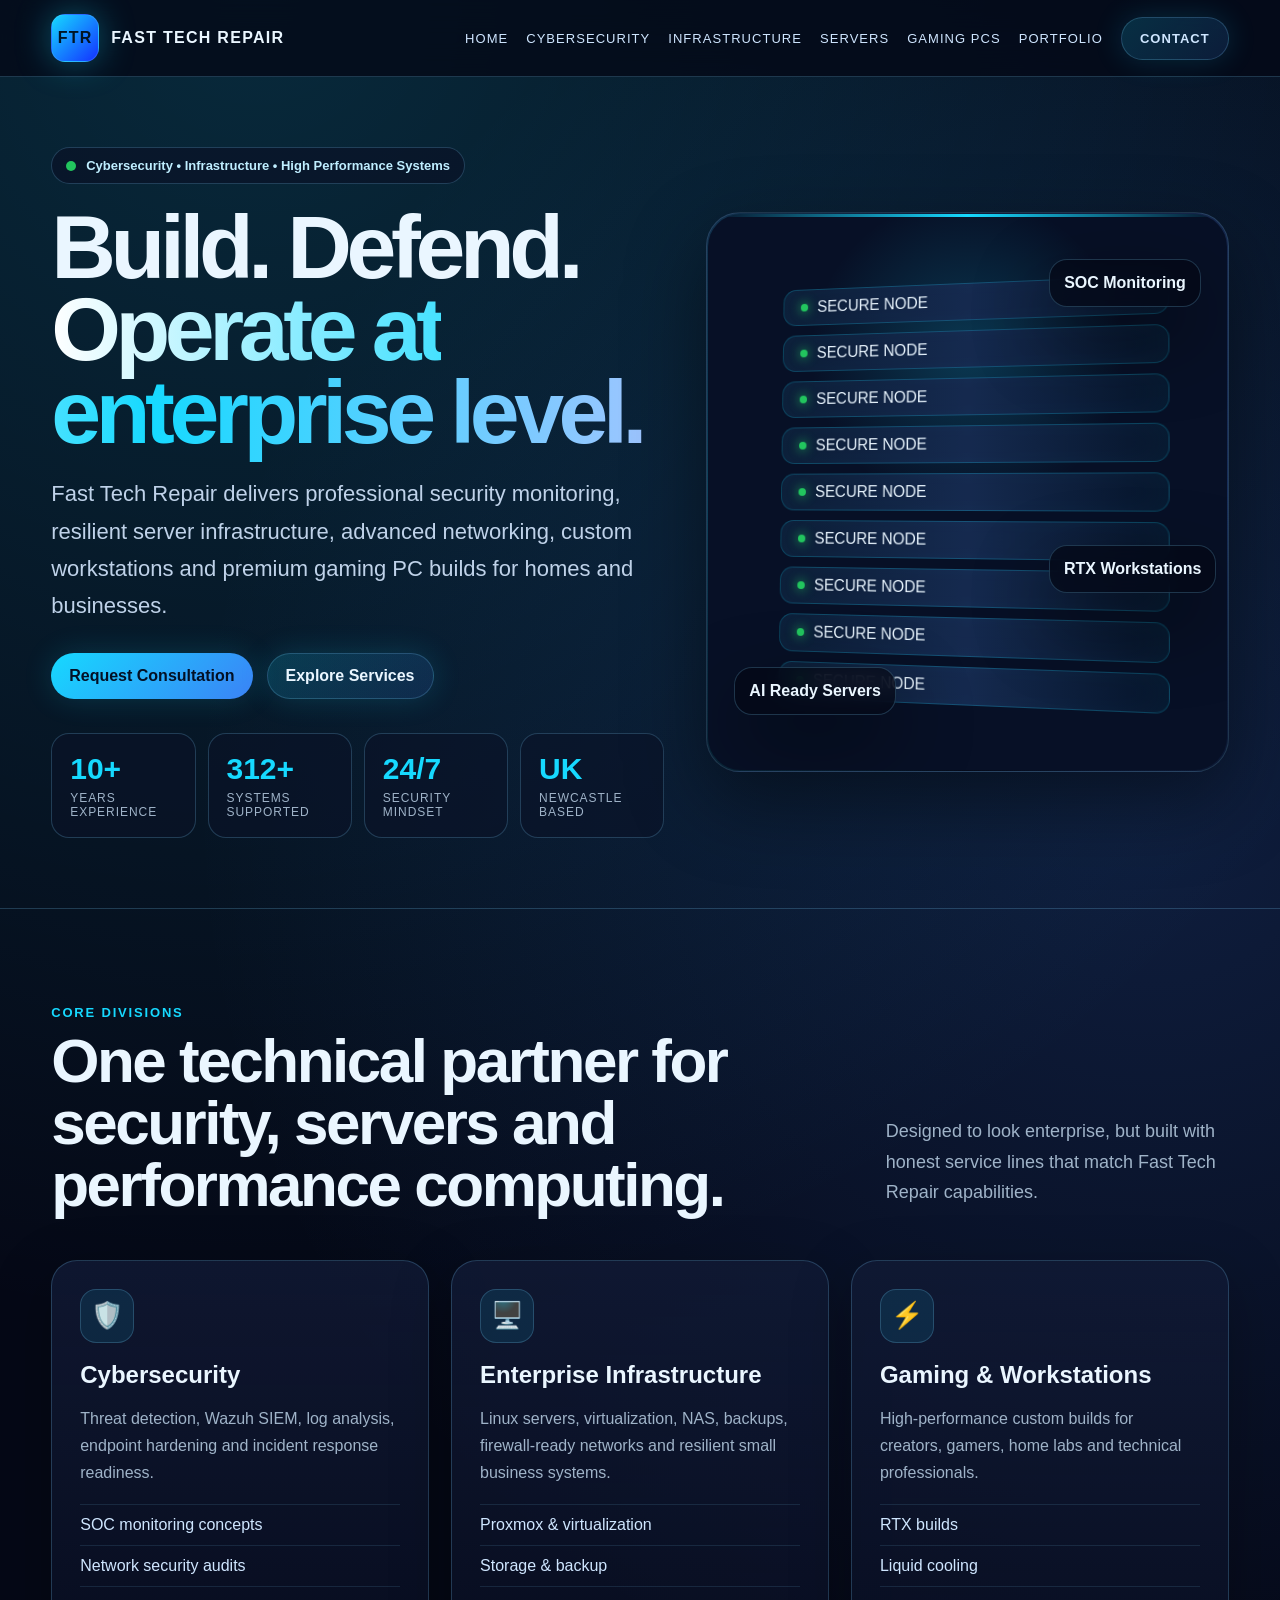
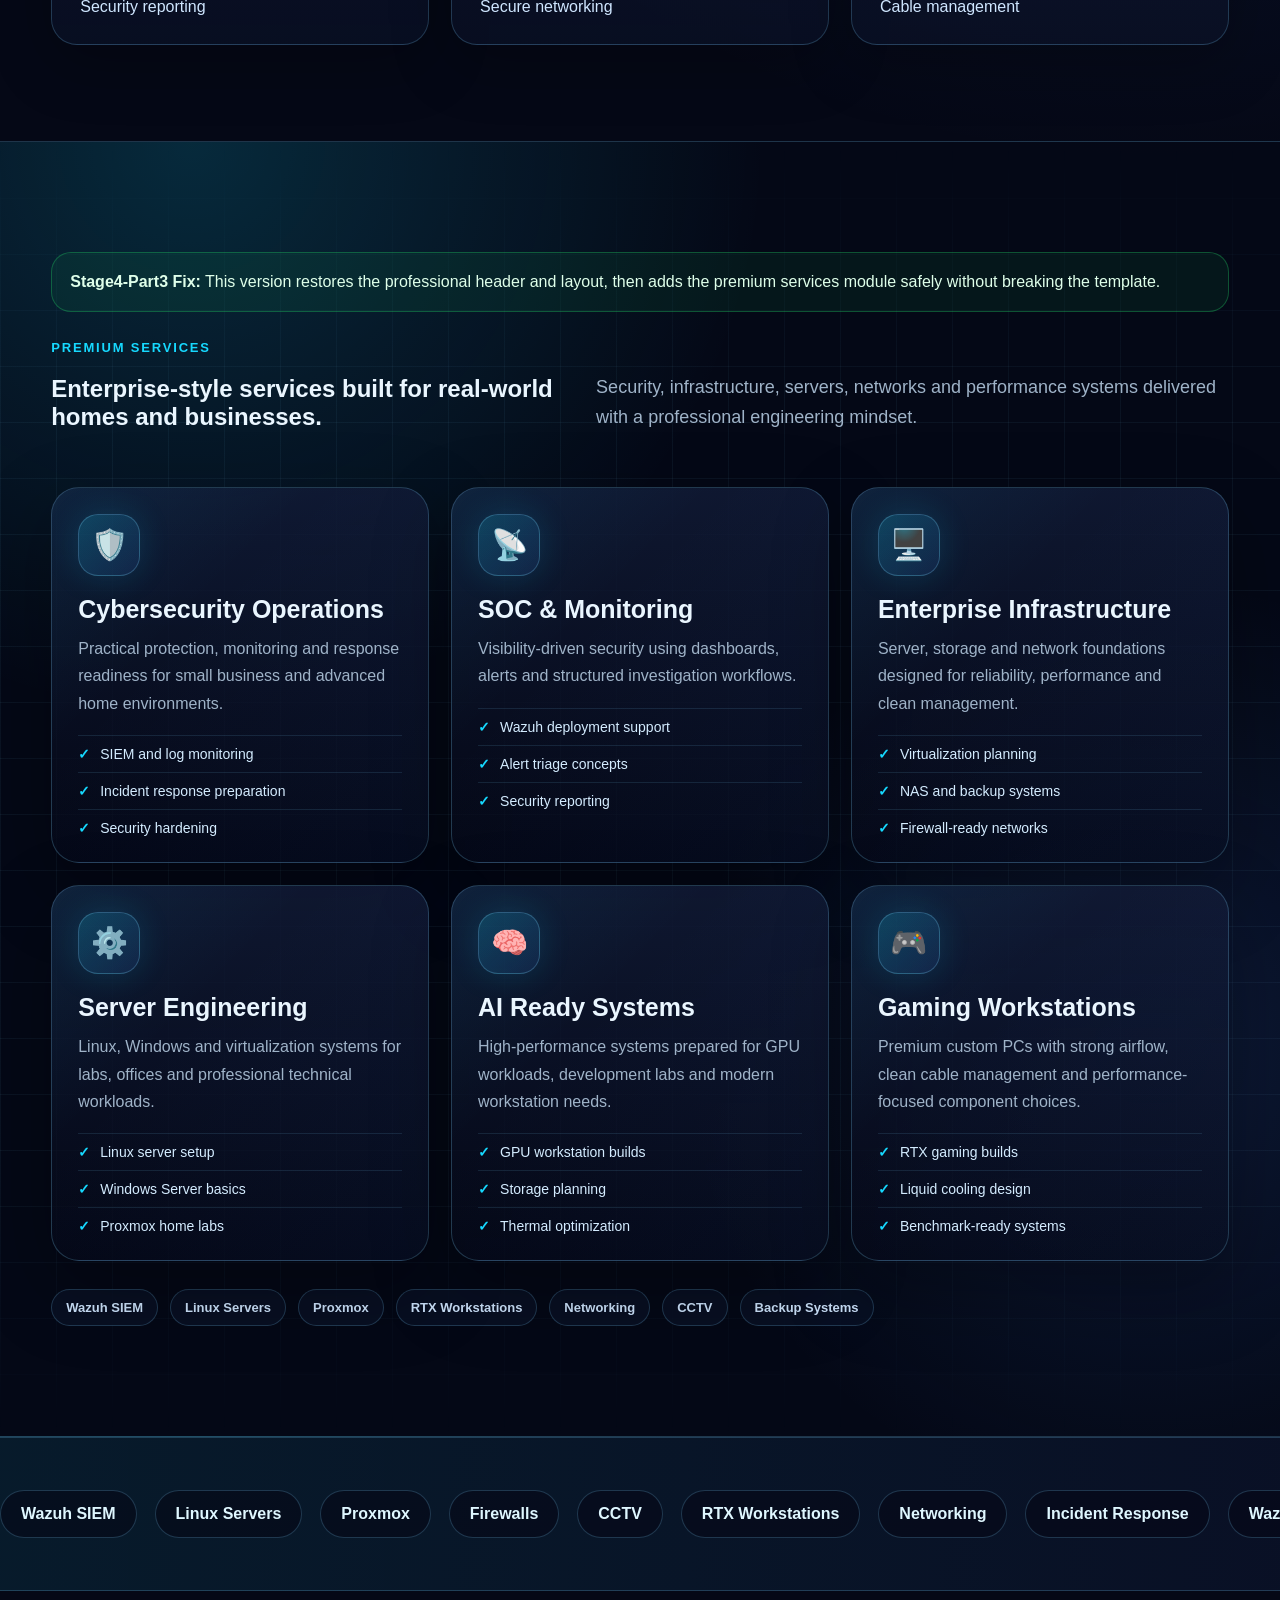
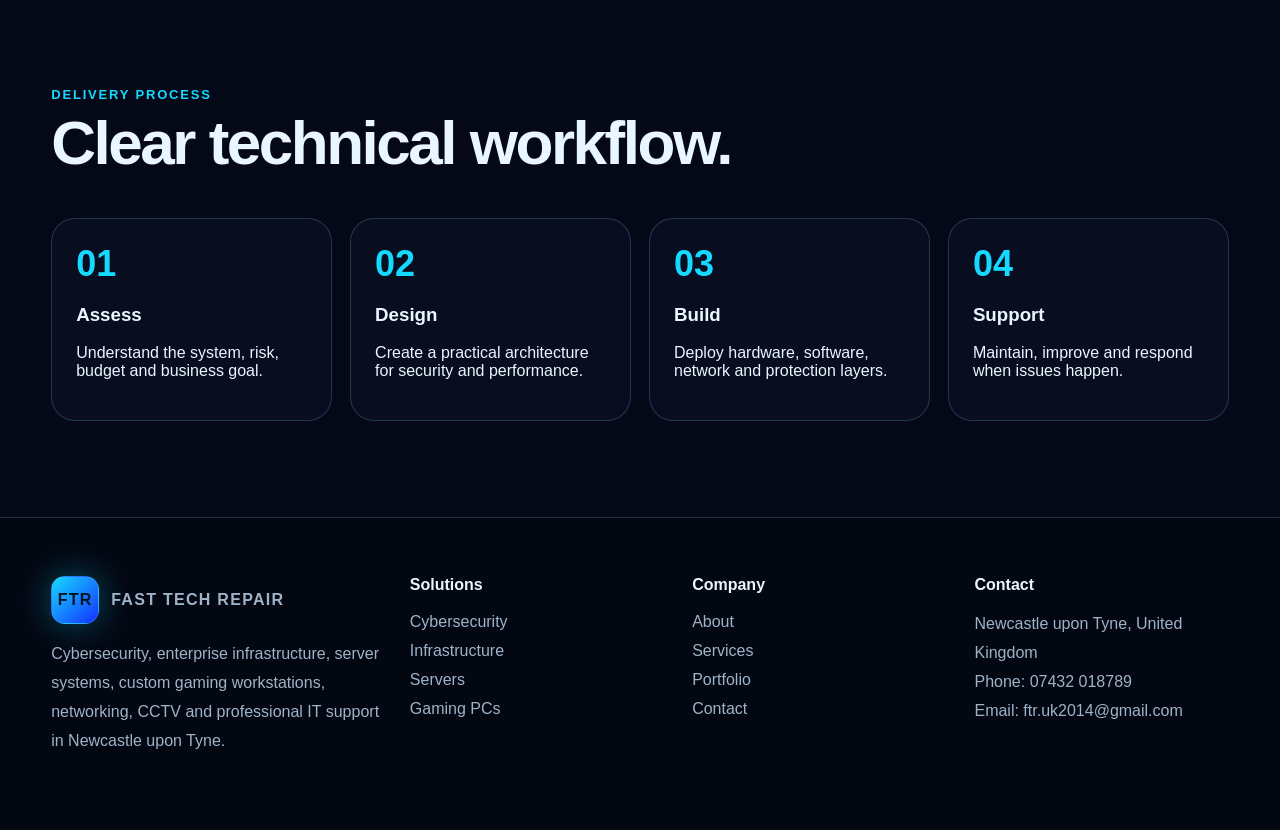
==== commit 10cfcf62: "Add files via upload" ====
--- a/index.html
+++ b/index.html
@@ -1,14 +1,23 @@
-<!doctype html><html lang="en"><head><meta charset="utf-8"><meta name="viewport" content="width=device-width,initial-scale=1"><title>Fast Tech Repair | Cybersecurity, Infrastructure & High Performance Systems</title><meta name="description" content="Fast Tech Repair provides cybersecurity monitoring, server infrastructure, networking, CCTV, web development and high performance PC builds in Newcastle upon Tyne."><link rel="icon" href="assets/icons/favicon.svg"><link rel="stylesheet" href="assets/css/main.css"><link rel="preconnect" href="https://fonts.googleapis.com"><link rel="preconnect" href="https://fonts.gstatic.com" crossorigin><link href="https://fonts.googleapis.com/css2?family=Inter:wght@400;600;700;800;900&display=swap" rel="stylesheet"></head><body><div class="site-bg"></div><header class="topbar"><nav class="nav"><a class="brand" href="index.html"><div class="logo">FTR</div><span>FAST TECH REPAIR<small>Cybersecurity & Infrastructure</small></span></a><button class="menu-btn">Menu</button><div class="navlinks"><a href="index.html">Home</a><a href="cybersecurity.html">Cybersecurity</a><a href="infrastructure.html">Infrastructure</a><a href="servers.html">Servers</a><a href="gaming.html">Gaming PCs</a><a href="portfolio.html">Portfolio</a><a class="nav-cta" href="contact.html">Contact</a></div></nav></header><main><section class="hero"><div class="hero-media"></div><div class="hero-wrap"><div class="hero-copy reveal"><div class="eyebrow"><span class="pulse"></span> Cybersecurity • Infrastructure • High Performance Systems</div><h1>Secure. Scale. <span class="grad">Dominate</span> the digital edge.</h1><p class="lead">Fast Tech Repair delivers professional cybersecurity operations, resilient server infrastructure, advanced networking, CCTV, web development, custom workstations and premium gaming PC builds from Newcastle upon Tyne.</p><div class="hero-actions"><a class="btn btn-primary" href="contact.html">Request Consultation</a><a class="btn btn-ghost" href="services.html">Explore Services</a></div><div class="metrics"><div class="metric"><strong data-count="10" data-suffix="+">0</strong><span>Years Experience</span></div><div class="metric"><strong data-count="500" data-suffix="+">0</strong><span>Systems Supported</span></div><div class="metric"><strong>24/7</strong><span>Security Mindset</span></div><div class="metric"><strong>UK</strong><span>Newcastle Based</span></div></div></div><div class="hero-card reveal"><div class="orbit"><img src="assets/images/cyber-orbit.svg" alt="Cybersecurity shield orbit graphic"></div><div class="status-panel"><div class="status-row"><span>Security Monitoring</span><strong class="ok">Ready</strong></div><div class="status-row"><span>Infrastructure Deployment</span><strong class="ok">Ready</strong></div><div class="status-row"><span>Gaming Workstations</span><strong class="ok">Ready</strong></div></div></div></div></section><section class="section"><div class="container"><p class="section-kicker reveal">Core Divisions</p><h2 class="section-title reveal">Built like an enterprise technology partner.</h2><p class="section-text reveal">Stage 4 Part 1 upgrades the first impression: a premium full-screen hero, data center background, stronger header, animated counters, and a professional cyber-operations visual system.</p><div class="grid3"><article class="feature reveal"><div class="icon">◆</div><h3>Cybersecurity Operations</h3><p>Security monitoring, SIEM workflows, log analysis, threat awareness, vulnerability checks and incident preparation.</p></article><article class="feature reveal"><div class="icon">▣</div><h3>Enterprise Infrastructure</h3><p>Servers, Linux, Windows Server, virtualization, backup planning, network segmentation and resilient deployment.</p></article><article class="feature reveal"><div class="icon">✦</div><h3>High Performance Builds</h3><p>Custom gaming PCs, RTX workstations, clean cable management, cooling design and performance-focused hardware.</p></article></div></div></section><section class="services-mega section"><div class="container"><p class="section-kicker reveal">Stage 4 Part 2 • Premium Services System</p><h2 class="section-title reveal">A complete technology service grid built for security, infrastructure and performance.</h2><p class="section-text reveal">This stage adds a richer services division, stronger visual hierarchy, premium service cards, cyber-glow hover effects, and clearer business positioning for Fast Tech Repair.</p><div class="service-matrix">
-<article class="service-tile reveal"><span>01</span><h3>SOC Monitoring</h3><p>Security operations style monitoring, alert review, log visibility and practical incident awareness for small businesses and advanced home labs.</p><ul><li>Alert triage</li><li>Log review</li><li>Security reporting</li></ul></article>
-<article class="service-tile reveal"><span>02</span><h3>SIEM Deployment</h3><p>Deployment and tuning support for security monitoring environments including Wazuh-based lab and business-ready monitoring workflows.</p><ul><li>Wazuh setup</li><li>Agent onboarding</li><li>Dashboard views</li></ul></article>
-<article class="service-tile reveal"><span>03</span><h3>Threat Hunting</h3><p>Practical investigation of suspicious devices, unusual authentication activity, malware indicators and network scanning patterns.</p><ul><li>Event review</li><li>Network checks</li><li>Evidence notes</li></ul></article>
-<article class="service-tile reveal"><span>04</span><h3>Incident Response</h3><p>Fast technical support for infected systems, suspicious emails, compromised accounts, device isolation and recovery planning.</p><ul><li>Containment</li><li>Recovery</li><li>Recommendations</li></ul></article>
-<article class="service-tile reveal"><span>05</span><h3>Enterprise Servers</h3><p>Server installation, upgrade planning, storage layout, Linux services, Windows Server basics and reliable infrastructure buildouts.</p><ul><li>Linux</li><li>Windows Server</li><li>Storage</li></ul></article>
-<article class="service-tile reveal"><span>06</span><h3>Virtualization</h3><p>Practical virtualization environments for labs, home offices and small business infrastructure using Proxmox, Hyper-V or VMware style concepts.</p><ul><li>VM planning</li><li>Backup strategy</li><li>Resource tuning</li></ul></article>
-<article class="service-tile reveal"><span>07</span><h3>Network Engineering</h3><p>Router, firewall, VLAN, Wi-Fi, VPN and segmentation support with a security-first configuration mindset.</p><ul><li>Firewall rules</li><li>VLANs</li><li>VPN</li></ul></article>
-<article class="service-tile reveal"><span>08</span><h3>CCTV & Physical Security</h3><p>Camera installation, DVR/NVR setup, remote viewing support and practical security coverage for homes and businesses.</p><ul><li>IP cameras</li><li>NVR/DVR</li><li>Remote viewing</li></ul></article>
-<article class="service-tile reveal"><span>09</span><h3>AI Ready Systems</h3><p>High performance workstations and GPU systems prepared for demanding workloads, creative tools, labs and AI experimentation.</p><ul><li>GPU planning</li><li>Cooling</li><li>Storage speed</li></ul></article>
-<article class="service-tile reveal"><span>10</span><h3>Gaming PCs</h3><p>Premium custom builds with strong thermal design, clean cable management, RTX graphics and performance-focused configuration.</p><ul><li>RTX builds</li><li>Water cooling</li><li>Benchmarking</li></ul></article>
-<article class="service-tile reveal"><span>11</span><h3>Web Presence</h3><p>Modern business websites, landing pages, SEO basics, GitHub Pages deployment and professional online identity support.</p><ul><li>Responsive design</li><li>SEO basics</li><li>Deployment</li></ul></article>
-<article class="service-tile reveal"><span>12</span><h3>Remote Support</h3><p>Fast remote assistance for troubleshooting, security checks, software setup, email protection and system performance issues.</p><ul><li>Diagnostics</li><li>Repair guidance</li><li>Security advice</li></ul></article>
-</div></div></section><section class="section service-band"><div class="container band-grid"><div class="reveal"><p class="section-kicker">Business Ready Delivery</p><h2 class="section-title">From one laptop to a complete secure technology environment.</h2><p class="section-text">Fast Tech Repair can present services as a professional technical partner: cybersecurity visibility, infrastructure planning, server support, high performance builds and ongoing technical assistance.</p></div><div class="band-panel reveal"><div><strong>Security</strong><span>Monitoring • Response • Hardening</span></div><div><strong>Infrastructure</strong><span>Servers • Networks • Virtualization</span></div><div><strong>Performance</strong><span>Gaming • Workstations • Upgrades</span></div></div></div></section><section class="section"><div class="container split"><div class="reveal"><p class="section-kicker">Command Center Feel</p><h2 class="section-title">A stronger visual identity for serious technical services.</h2><p class="section-text">This stage focuses on the first impression. The next parts will add advanced service blocks, portfolio visuals, partner-style sections, stronger contact pages and final SEO polish.</p></div><div class="terminal reveal"><div><b>$</b> initializing enterprise defense layer...</div><div><b>$</b> mapping infrastructure services...</div><div><b>$</b> preparing premium service cards...</div><div><b>$</b> status: stage 4 part 1 deployed</div></div></div></section></main><footer class="footer"><div class="footer-grid"><div><div class="brand"><div class="logo">FTR</div><span>FAST TECH REPAIR<small>Cybersecurity & Infrastructure</small></span></div><p>Professional IT, cybersecurity, infrastructure and high performance systems.</p></div><div><h4>Services</h4><a href="cybersecurity.html">Cybersecurity</a><a href="infrastructure.html">Infrastructure</a><a href="servers.html">Servers</a><a href="gaming.html">Gaming PCs</a></div><div><h4>Company</h4><a href="about.html">About</a><a href="portfolio.html">Portfolio</a><a href="services.html">Services</a><a href="contact.html">Contact</a></div><div><h4>Links</h4><a href="https://fasttechrepair.com/">Website</a><a href="https://fasttechrepair.wordpress.com/">WordPress</a><a href="https://www.linkedin.com/in/fasttechrepair/">LinkedIn</a><a href="https://github.com/fasttechrepair">GitHub</a></div></div></footer><script src="assets/js/main.js"></script></body></html>
+<!doctype html><html lang="en"><head><meta charset="utf-8"><meta name="viewport" content="width=device-width,initial-scale=1"><title>Cybersecurity, Infrastructure & Gaming PC Systems | Fast Tech Repair</title><meta name="description" content="Fast Tech Repair provides cybersecurity, server, infrastructure, gaming PC and IT support services in Newcastle upon Tyne."><link rel="icon" href="assets/icons/favicon.svg"><link rel="stylesheet" href="assets/css/main.css"><link rel="stylesheet" href="assets/css/services-pro.css"></head><body><header class="nav"><div class="container nav-wrap"><a class="brand" href="index.html"><div class="logo">FTR</div><span>FAST TECH REPAIR</span></a><nav class="links"><a href="index.html">Home</a><a href="cybersecurity.html">Cybersecurity</a><a href="infrastructure.html">Infrastructure</a><a href="servers.html">Servers</a><a href="gaming.html">Gaming PCs</a><a href="portfolio.html">Portfolio</a><a href="contact.html" class="btn">Contact</a></nav><button class="hamb" data-nav-toggle>Menu</button></div></header><main><section class="hero"><div class="container hero-grid"><div class="reveal"><div class="badge"><span class="pulse"></span>Cybersecurity • Infrastructure • High Performance Systems</div><h1>Build. Defend. <span class="gradient">Operate at enterprise level.</span></h1><p>Fast Tech Repair delivers professional security monitoring, resilient server infrastructure, advanced networking, custom workstations and premium gaming PC builds for homes and businesses.</p><div class="hero-actions"><a class="btn primary" href="contact.html">Request Consultation</a><a class="btn" href="services.html">Explore Services</a></div><div class="stats"><div class="stat"><b data-count="10">0+</b><span>Years Experience</span></div><div class="stat"><b data-count="500">0+</b><span>Systems Supported</span></div><div class="stat"><b>24/7</b><span>Security Mindset</span></div><div class="stat"><b>UK</b><span>Newcastle Based</span></div></div></div><div class="visual reveal"><div class="visual-inner"><div class="scan"></div><div class="rack"><div class="server"><span class="led"></span><span>SECURE NODE</span></div><div class="server"><span class="led"></span><span>SECURE NODE</span></div><div class="server"><span class="led"></span><span>SECURE NODE</span></div><div class="server"><span class="led"></span><span>SECURE NODE</span></div><div class="server"><span class="led"></span><span>SECURE NODE</span></div><div class="server"><span class="led"></span><span>SECURE NODE</span></div><div class="server"><span class="led"></span><span>SECURE NODE</span></div><div class="server"><span class="led"></span><span>SECURE NODE</span></div><div class="server"><span class="led"></span><span>SECURE NODE</span></div></div><div class="floating-card fc1">SOC Monitoring</div><div class="floating-card fc2">AI Ready Servers</div><div class="floating-card fc3">RTX Workstations</div></div></div></div></section><section class="section"><div class="container"><div class="section-head reveal"><div><div class="kicker">Core Divisions</div><h2>One technical partner for security, servers and performance computing.</h2></div><p>Designed to look enterprise, but built with honest service lines that match Fast Tech Repair capabilities.</p></div><div class="grid three"><article class="card reveal"><div class="icon">🛡️</div><h3>Cybersecurity</h3><p>Threat detection, Wazuh SIEM, log analysis, endpoint hardening and incident response readiness.</p><div class="list"><span>SOC monitoring concepts</span><span>Network security audits</span><span>Security reporting</span></div></article><article class="card reveal"><div class="icon">🖥️</div><h3>Enterprise Infrastructure</h3><p>Linux servers, virtualization, NAS, backups, firewall-ready networks and resilient small business systems.</p><div class="list"><span>Proxmox & virtualization</span><span>Storage & backup</span><span>Secure networking</span></div></article><article class="card reveal"><div class="icon">⚡</div><h3>Gaming & Workstations</h3><p>High-performance custom builds for creators, gamers, home labs and technical professionals.</p><div class="list"><span>RTX builds</span><span>Liquid cooling</span><span>Cable management</span></div></article></div></div></section>
+<section class="premium-services" id="premium-services">
+  <div class="container premium-wrap">
+    <div class="repair-notice reveal"><strong>Stage4-Part3 Fix:</strong> This version restores the professional header and layout, then adds the premium services module safely without breaking the template.</div>
+    <div class="section-head reveal">
+      <div>
+        <div class="kicker">Premium Services</div>
+        <h2>Enterprise-style services built for real-world homes and businesses.</h2>
+      </div>
+      <p>Security, infrastructure, servers, networks and performance systems delivered with a professional engineering mindset.</p>
+    </div>
+    <div class="premium-grid">
+      <article class="premium-card reveal"><div class="premium-icon">🛡️</div><h3>Cybersecurity Operations</h3><p>Practical protection, monitoring and response readiness for small business and advanced home environments.</p><ul><li>SIEM and log monitoring</li><li>Incident response preparation</li><li>Security hardening</li></ul></article>
+      <article class="premium-card reveal"><div class="premium-icon">📡</div><h3>SOC & Monitoring</h3><p>Visibility-driven security using dashboards, alerts and structured investigation workflows.</p><ul><li>Wazuh deployment support</li><li>Alert triage concepts</li><li>Security reporting</li></ul></article>
+      <article class="premium-card reveal"><div class="premium-icon">🖥️</div><h3>Enterprise Infrastructure</h3><p>Server, storage and network foundations designed for reliability, performance and clean management.</p><ul><li>Virtualization planning</li><li>NAS and backup systems</li><li>Firewall-ready networks</li></ul></article>
+      <article class="premium-card reveal"><div class="premium-icon">⚙️</div><h3>Server Engineering</h3><p>Linux, Windows and virtualization systems for labs, offices and professional technical workloads.</p><ul><li>Linux server setup</li><li>Windows Server basics</li><li>Proxmox home labs</li></ul></article>
+      <article class="premium-card reveal"><div class="premium-icon">🧠</div><h3>AI Ready Systems</h3><p>High-performance systems prepared for GPU workloads, development labs and modern workstation needs.</p><ul><li>GPU workstation builds</li><li>Storage planning</li><li>Thermal optimization</li></ul></article>
+      <article class="premium-card reveal"><div class="premium-icon">🎮</div><h3>Gaming Workstations</h3><p>Premium custom PCs with strong airflow, clean cable management and performance-focused component choices.</p><ul><li>RTX gaming builds</li><li>Liquid cooling design</li><li>Benchmark-ready systems</li></ul></article>
+    </div>
+    <div class="premium-strip reveal"><span>Wazuh SIEM</span><span>Linux Servers</span><span>Proxmox</span><span>RTX Workstations</span><span>Networking</span><span>CCTV</span><span>Backup Systems</span></div>
+  </div>
+</section>
+<div class="band"><div class="marquee"><span class="chip">Wazuh SIEM</span><span class="chip">Linux Servers</span><span class="chip">Proxmox</span><span class="chip">Firewalls</span><span class="chip">CCTV</span><span class="chip">RTX Workstations</span><span class="chip">Networking</span><span class="chip">Incident Response</span><span class="chip">Wazuh SIEM</span><span class="chip">Linux Servers</span><span class="chip">Proxmox</span></div></div><section class="section"><div class="container"><div class="section-head reveal"><div><div class="kicker">Delivery Process</div><h2>Clear technical workflow.</h2></div></div><div class="timeline"><div class="step reveal"><b>01</b><h3>Assess</h3><p>Understand the system, risk, budget and business goal.</p></div><div class="step reveal"><b>02</b><h3>Design</h3><p>Create a practical architecture for security and performance.</p></div><div class="step reveal"><b>03</b><h3>Build</h3><p>Deploy hardware, software, network and protection layers.</p></div><div class="step reveal"><b>04</b><h3>Support</h3><p>Maintain, improve and respond when issues happen.</p></div></div></div></section></main><footer class="footer"><div class="container footer-grid"><div><a class="brand" href="index.html"><div class="logo">FTR</div><span>FAST TECH REPAIR</span></a><p>Cybersecurity, enterprise infrastructure, server systems, custom gaming workstations, networking, CCTV and professional IT support in Newcastle upon Tyne.</p></div><div><h4>Solutions</h4><a href="cybersecurity.html">Cybersecurity</a><br><a href="infrastructure.html">Infrastructure</a><br><a href="servers.html">Servers</a><br><a href="gaming.html">Gaming PCs</a></div><div><h4>Company</h4><a href="about.html">About</a><br><a href="services.html">Services</a><br><a href="portfolio.html">Portfolio</a><br><a href="contact.html">Contact</a></div><div><h4>Contact</h4><p>Newcastle upon Tyne, United Kingdom<br>Phone: 07432 018789<br>Email: ftr.uk2014@gmail.com</p></div></div></footer><script src="assets/js/main.js"></script><script src="assets/js/services-pro.js"></script></body></html>
--- a/assets/css/main.css
+++ b/assets/css/main.css
@@ -1,5 +1 @@
-:root{--bg:#020713;--panel:#071323;--panel2:#0a1c31;--line:#123b60;--text:#ecf7ff;--muted:#9ab4c9;--cyan:#00eaff;--blue:#2f7cff;--green:#00ff9c;--shadow:0 24px 90px rgba(0,234,255,.16);--max:1180px}*{box-sizing:border-box}html{scroll-behavior:smooth}body{margin:0;background:var(--bg);color:var(--text);font-family:Inter,Arial,Helvetica,sans-serif;overflow-x:hidden}a{color:inherit;text-decoration:none}.site-bg{position:fixed;inset:0;z-index:-5;background:radial-gradient(circle at 20% 20%,rgba(0,234,255,.16),transparent 32%),radial-gradient(circle at 80% 10%,rgba(47,124,255,.18),transparent 28%),linear-gradient(135deg,#020713,#061426 52%,#020713)}.site-bg:after{content:"";position:absolute;inset:0;background-image:linear-gradient(rgba(0,234,255,.05) 1px,transparent 1px),linear-gradient(90deg,rgba(0,234,255,.05) 1px,transparent 1px);background-size:58px 58px;mask-image:linear-gradient(to bottom,rgba(0,0,0,.75),transparent 85%)}.topbar{position:sticky;top:0;z-index:50;background:rgba(2,7,19,.76);backdrop-filter:blur(22px);border-bottom:1px solid rgba(0,234,255,.14)}.nav{max-width:var(--max);margin:auto;display:flex;align-items:center;justify-content:space-between;padding:18px 22px}.brand{display:flex;align-items:center;gap:12px;font-weight:900;letter-spacing:.04em}.logo{width:46px;height:46px;border-radius:14px;background:linear-gradient(135deg,var(--cyan),var(--blue));display:grid;place-items:center;color:#03101c;font-weight:950;box-shadow:0 0 40px rgba(0,234,255,.45)}.brand small{display:block;color:var(--muted);font-size:10px;letter-spacing:.18em;margin-top:3px}.navlinks{display:flex;align-items:center;gap:22px;font-size:12px;font-weight:900;letter-spacing:.08em;text-transform:uppercase}.navlinks a{color:#c4d8ea}.navlinks a:hover{color:var(--cyan)}.nav-cta{padding:12px 18px;border:1px solid rgba(0,234,255,.36);border-radius:999px;background:rgba(0,234,255,.08)}.menu-btn{display:none;background:rgba(255,255,255,.05);color:var(--text);border:1px solid rgba(255,255,255,.16);border-radius:12px;padding:10px 12px}.hero{min-height:calc(100vh - 84px);position:relative;display:grid;align-items:center;overflow:hidden}.hero-media{position:absolute;inset:0;z-index:-2;background-image:linear-gradient(90deg,rgba(2,7,19,.96),rgba(2,7,19,.64),rgba(2,7,19,.92)),url('../images/hero-datacenter.svg');background-size:cover;background-position:center;transform:scale(1.02)}.hero-media:after{content:"";position:absolute;inset:0;background:radial-gradient(circle at 68% 40%,rgba(0,234,255,.16),transparent 32%)}.hero-wrap{max-width:var(--max);margin:auto;width:100%;padding:78px 22px;display:grid;grid-template-columns:1.05fr .95fr;gap:44px;align-items:center}.eyebrow{display:inline-flex;align-items:center;gap:10px;border:1px solid rgba(0,234,255,.28);background:rgba(0,234,255,.08);padding:10px 14px;border-radius:999px;color:#aef8ff;font-weight:900;font-size:12px;letter-spacing:.08em;text-transform:uppercase}.pulse{width:10px;height:10px;border-radius:50%;background:var(--green);box-shadow:0 0 20px var(--green)}h1{font-size:clamp(48px,7vw,92px);line-height:.92;margin:26px 0 24px;letter-spacing:-.075em}.grad{background:linear-gradient(90deg,var(--cyan),#92dcff,var(--blue));-webkit-background-clip:text;background-clip:text;color:transparent}.lead{font-size:clamp(17px,2vw,22px);line-height:1.72;color:#cce5f7;max-width:720px}.hero-actions{display:flex;gap:14px;flex-wrap:wrap;margin-top:28px}.btn{display:inline-flex;align-items:center;justify-content:center;gap:10px;padding:15px 22px;border-radius:999px;font-weight:950;font-size:14px;transition:.25s}.btn-primary{background:linear-gradient(135deg,var(--cyan),var(--blue));color:#03101c;box-shadow:0 18px 40px rgba(0,234,255,.24)}.btn-ghost{border:1px solid rgba(255,255,255,.2);background:rgba(255,255,255,.06)}.btn:hover{transform:translateY(-3px)}.metrics{display:grid;grid-template-columns:repeat(4,1fr);gap:12px;margin-top:34px;max-width:660px}.metric{border:1px solid rgba(0,234,255,.22);background:rgba(7,19,35,.74);padding:18px;border-radius:18px}.metric strong{display:block;color:var(--cyan);font-size:28px}.metric span{display:block;color:#c7d9e8;font-size:11px;text-transform:uppercase;letter-spacing:.12em;font-weight:850}.hero-card{position:relative;border:1px solid rgba(0,234,255,.24);background:linear-gradient(180deg,rgba(11,35,60,.72),rgba(5,13,27,.88));border-radius:32px;padding:28px;box-shadow:var(--shadow);overflow:hidden}.hero-card:before{content:"";position:absolute;inset:-60px;background:radial-gradient(circle at 35% 20%,rgba(0,234,255,.28),transparent 32%);pointer-events:none}.orbit{position:relative;margin:auto;max-width:420px}.orbit img{width:100%;display:block;filter:drop-shadow(0 20px 55px rgba(0,234,255,.18))}.status-panel{position:relative;margin-top:16px;border:1px solid rgba(0,234,255,.2);background:rgba(2,7,19,.74);border-radius:22px;padding:18px}.status-row{display:flex;align-items:center;justify-content:space-between;border-bottom:1px solid rgba(255,255,255,.08);padding:12px 0;color:#dff7ff;font-weight:850}.status-row:last-child{border:0}.ok{color:var(--green)}.section{padding:92px 22px}.container{max-width:var(--max);margin:auto}.section-title{font-size:clamp(32px,4vw,56px);line-height:1;margin:0 0 16px;letter-spacing:-.045em}.section-kicker{color:var(--cyan);font-weight:950;letter-spacing:.14em;text-transform:uppercase;font-size:12px}.section-text{color:var(--muted);font-size:18px;line-height:1.75;max-width:820px}.grid3{display:grid;grid-template-columns:repeat(3,1fr);gap:18px;margin-top:32px}.feature{border:1px solid rgba(0,234,255,.18);background:linear-gradient(180deg,rgba(11,35,60,.62),rgba(5,13,27,.9));border-radius:26px;padding:28px;min-height:240px;transition:.28s}.feature:hover{transform:translateY(-7px);border-color:rgba(0,234,255,.48);box-shadow:var(--shadow)}.feature .icon{width:54px;height:54px;border-radius:18px;background:linear-gradient(135deg,rgba(0,234,255,.22),rgba(47,124,255,.18));display:grid;place-items:center;margin-bottom:18px;color:var(--cyan);font-size:24px}.feature h3{font-size:23px;margin:0 0 12px}.feature p{color:var(--muted);line-height:1.65}.split{display:grid;grid-template-columns:.9fr 1.1fr;gap:34px;align-items:center}.glass{border:1px solid rgba(0,234,255,.18);background:rgba(8,22,39,.68);border-radius:28px;padding:26px;box-shadow:var(--shadow)}.terminal{font-family:ui-monospace,SFMono-Regular,Menlo,monospace;background:#020914;border:1px solid rgba(0,234,255,.22);border-radius:22px;padding:22px;color:#d9f8ff;line-height:1.9}.terminal b{color:var(--green)}.footer{border-top:1px solid rgba(0,234,255,.14);background:rgba(2,7,19,.88);padding:42px 22px;color:var(--muted)}.footer-grid{max-width:var(--max);margin:auto;display:grid;grid-template-columns:1.5fr repeat(3,1fr);gap:28px}.footer h4{color:var(--text);margin-top:0}.footer a{display:block;margin:10px 0;color:var(--muted)}.reveal{opacity:0;transform:translateY(22px);transition:opacity .7s ease,transform .7s ease}.reveal.visible{opacity:1;transform:none}@media(max-width:950px){.menu-btn{display:block}.navlinks{position:absolute;top:82px;left:16px;right:16px;display:none;flex-direction:column;align-items:flex-start;padding:18px;background:rgba(2,7,19,.96);border:1px solid rgba(0,234,255,.2);border-radius:20px}.navlinks.open{display:flex}.hero-wrap,.split{grid-template-columns:1fr}.hero-card{max-width:620px}.metrics,.grid3{grid-template-columns:repeat(2,1fr)}.footer-grid{grid-template-columns:1fr 1fr}}@media(max-width:560px){.nav{padding:14px 16px}.brand span{font-size:13px}.brand small{display:none}.hero-wrap{padding:48px 16px}.metrics,.grid3,.footer-grid{grid-template-columns:1fr}h1{font-size:48px}.section{padding:64px 16px}.hero-actions{flex-direction:column}.btn{width:100%}}
-/* Stage 4 Part 2: Premium services grid */
-.services-mega{position:relative;background:linear-gradient(180deg,rgba(0,234,255,.035),rgba(47,124,255,.04),transparent)}
-.service-matrix{display:grid;grid-template-columns:repeat(4,1fr);gap:16px;margin-top:34px}.service-tile{position:relative;overflow:hidden;border:1px solid rgba(0,234,255,.18);background:linear-gradient(180deg,rgba(9,28,50,.82),rgba(4,12,25,.96));border-radius:24px;padding:24px;min-height:282px;transition:transform .28s ease,border-color .28s ease,box-shadow .28s ease}.service-tile:before{content:"";position:absolute;inset:-80px;background:radial-gradient(circle at 20% 0%,rgba(0,234,255,.22),transparent 34%);opacity:.75;transition:.28s}.service-tile:hover{transform:translateY(-8px);border-color:rgba(0,234,255,.55);box-shadow:0 24px 85px rgba(0,234,255,.14)}.service-tile:hover:before{opacity:1;transform:scale(1.08)}.service-tile span{position:relative;display:inline-flex;color:#02111d;background:linear-gradient(135deg,var(--cyan),#7ce7ff);border-radius:999px;padding:7px 10px;font-weight:950;font-size:12px;margin-bottom:16px}.service-tile h3{position:relative;margin:0 0 12px;font-size:22px;letter-spacing:-.02em}.service-tile p{position:relative;color:#b8d2e5;line-height:1.62;margin:0 0 16px}.service-tile ul{position:relative;margin:0;padding:0;list-style:none;display:flex;flex-wrap:wrap;gap:7px}.service-tile li{font-size:11px;font-weight:900;letter-spacing:.08em;text-transform:uppercase;color:#c9edff;border:1px solid rgba(0,234,255,.18);background:rgba(0,234,255,.06);border-radius:999px;padding:7px 9px}.service-band{background:linear-gradient(90deg,rgba(0,234,255,.08),rgba(47,124,255,.08),rgba(0,255,156,.05));border-top:1px solid rgba(0,234,255,.12);border-bottom:1px solid rgba(0,234,255,.12)}.band-grid{display:grid;grid-template-columns:1fr .85fr;gap:32px;align-items:center}.band-panel{border:1px solid rgba(0,234,255,.22);background:rgba(4,14,27,.76);border-radius:28px;padding:18px;box-shadow:var(--shadow)}.band-panel div{display:flex;justify-content:space-between;gap:18px;border-bottom:1px solid rgba(255,255,255,.08);padding:18px 8px}.band-panel div:last-child{border-bottom:0}.band-panel strong{color:var(--cyan);font-size:20px}.band-panel span{color:#c6d9e8;text-align:right}
-@media(max-width:1050px){.service-matrix{grid-template-columns:repeat(3,1fr)}.band-grid{grid-template-columns:1fr}}@media(max-width:760px){.service-matrix{grid-template-columns:repeat(2,1fr)}}@media(max-width:560px){.service-matrix{grid-template-columns:1fr}.band-panel div{display:block}.band-panel span{text-align:left;display:block;margin-top:8px}}
+:root{--bg:#050816;--panel:#0b1228;--panel2:#111a35;--line:rgba(125,211,252,.22);--text:#eaf6ff;--muted:#9fb3c8;--cyan:#16d9ff;--blue:#3b82f6;--green:#22c55e;--orange:#f97316;--shadow:0 30px 80px rgba(0,0,0,.45)}*{box-sizing:border-box}html{scroll-behavior:smooth}body{margin:0;font-family:Inter,Arial,sans-serif;background:radial-gradient(circle at 20% 0%,rgba(22,217,255,.16),transparent 32%),radial-gradient(circle at 90% 20%,rgba(59,130,246,.18),transparent 28%),var(--bg);color:var(--text);overflow-x:hidden}a{color:inherit;text-decoration:none}img,svg{max-width:100%;display:block}.container{width:min(1180px,92%);margin:auto}.nav{position:sticky;top:0;z-index:50;background:rgba(5,8,22,.78);backdrop-filter:blur(18px);border-bottom:1px solid var(--line)}.nav-wrap{height:76px;display:flex;align-items:center;justify-content:space-between}.brand{display:flex;gap:12px;align-items:center;font-weight:900;letter-spacing:.08em}.logo{width:48px;height:48px;border:1px solid var(--line);border-radius:14px;background:linear-gradient(135deg,var(--cyan),#1431ff);display:grid;place-items:center;color:#001424;box-shadow:0 0 35px rgba(22,217,255,.35)}.links{display:flex;gap:18px;align-items:center}.links a{font-size:13px;color:#cfe6ff;text-transform:uppercase;letter-spacing:.08em}.links a:hover{color:var(--cyan)}.btn{display:inline-flex;align-items:center;justify-content:center;gap:10px;padding:13px 18px;border-radius:999px;border:1px solid var(--line);background:linear-gradient(135deg,rgba(22,217,255,.18),rgba(59,130,246,.15));box-shadow:0 0 30px rgba(22,217,255,.16);font-weight:800}.btn.primary{background:linear-gradient(135deg,var(--cyan),var(--blue));color:#031025;border:0}.hamb{display:none}.hero{position:relative;min-height:calc(100vh - 76px);display:grid;place-items:center;overflow:hidden;border-bottom:1px solid var(--line)}.hero-grid{display:grid;grid-template-columns:1.08fr .92fr;gap:42px;align-items:center;padding:70px 0}.badge{display:inline-flex;gap:10px;align-items:center;border:1px solid var(--line);background:rgba(11,18,40,.72);padding:10px 14px;border-radius:999px;color:#bfeeff;font-weight:800;font-size:13px}.pulse{width:10px;height:10px;border-radius:50%;background:var(--green);box-shadow:0 0 0 0 rgba(34,197,94,.8);animation:pulse 1.8s infinite}.hero h1{font-size:clamp(44px,7vw,92px);line-height:.92;margin:22px 0 20px;letter-spacing:-.06em}.gradient{background:linear-gradient(90deg,#fff,var(--cyan),#9cc5ff);-webkit-background-clip:text;background-clip:text;color:transparent}.hero p{font-size:clamp(17px,2vw,22px);color:#bfd2e9;line-height:1.7;max-width:700px}.hero-actions{display:flex;gap:14px;flex-wrap:wrap;margin-top:28px}.stats{display:grid;grid-template-columns:repeat(4,1fr);gap:12px;margin-top:34px}.stat{padding:18px;border:1px solid var(--line);border-radius:18px;background:rgba(11,18,40,.62)}.stat b{font-size:30px;color:var(--cyan)}.stat span{display:block;color:var(--muted);font-size:12px;text-transform:uppercase;letter-spacing:.08em;margin-top:5px}.visual{position:relative;min-height:560px;border:1px solid var(--line);border-radius:34px;background:linear-gradient(180deg,rgba(17,26,53,.92),rgba(5,8,22,.88));box-shadow:var(--shadow);overflow:hidden}.visual:before{content:"";position:absolute;inset:-80px;background:conic-gradient(from 180deg,transparent,var(--cyan),transparent,var(--blue),transparent);animation:spin 16s linear infinite;opacity:.25}.visual-inner{position:absolute;inset:1px;border-radius:33px;background:radial-gradient(circle at 50% 25%,rgba(22,217,255,.20),transparent 32%),#071026;overflow:hidden}.rack{position:absolute;left:12%;right:12%;top:12%;bottom:12%;display:grid;gap:10px;transform:perspective(900px) rotateY(-10deg) rotateX(2deg)}.server{border:1px solid rgba(22,217,255,.25);border-radius:14px;background:linear-gradient(90deg,#0c1730,#16254a,#071026);box-shadow:inset 0 0 40px rgba(22,217,255,.08);display:flex;align-items:center;gap:10px;padding:0 18px}.led{width:8px;height:8px;border-radius:50%;background:var(--green);box-shadow:0 0 12px var(--green)}.scan{position:absolute;left:0;right:0;height:3px;background:linear-gradient(90deg,transparent,var(--cyan),transparent);animation:scan 4s ease-in-out infinite}.floating-card{position:absolute;border:1px solid var(--line);border-radius:18px;background:rgba(5,8,22,.78);backdrop-filter:blur(10px);padding:14px;box-shadow:var(--shadow);font-weight:900}.fc1{top:8%;right:5%}.fc2{bottom:10%;left:5%}.fc3{bottom:32%;right:2%}.section{padding:96px 0}.section-head{display:flex;justify-content:space-between;align-items:end;gap:24px;margin-bottom:34px}.kicker{color:var(--cyan);font-weight:900;letter-spacing:.14em;text-transform:uppercase;font-size:13px}.section h2{font-size:clamp(34px,5vw,62px);line-height:1;margin:10px 0;letter-spacing:-.04em}.section-head p,.lead{color:var(--muted);font-size:18px;line-height:1.7;max-width:760px}.grid{display:grid;gap:22px}.grid.three{grid-template-columns:repeat(3,1fr)}.grid.two{grid-template-columns:repeat(2,1fr)}.card{position:relative;border:1px solid var(--line);border-radius:26px;background:linear-gradient(180deg,rgba(17,26,53,.82),rgba(11,18,40,.62));padding:28px;box-shadow:0 18px 60px rgba(0,0,0,.25);overflow:hidden}.card:after{content:"";position:absolute;inset:auto -30% -40% -30%;height:140px;background:radial-gradient(circle,rgba(22,217,255,.20),transparent 65%)}.icon{width:54px;height:54px;border-radius:16px;border:1px solid var(--line);display:grid;place-items:center;background:rgba(22,217,255,.10);font-size:26px;margin-bottom:18px}.card h3{font-size:24px;margin:0 0 12px}.card p{color:var(--muted);line-height:1.7}.list{display:grid;gap:11px;margin-top:18px}.list span{color:#cfe6ff;border-top:1px solid rgba(125,211,252,.12);padding-top:11px}.band{border-top:1px solid var(--line);border-bottom:1px solid var(--line);background:linear-gradient(90deg,rgba(22,217,255,.09),rgba(59,130,246,.07));padding:52px 0;overflow:hidden}.marquee{display:flex;gap:18px;white-space:nowrap;animation:marquee 24s linear infinite}.chip{border:1px solid var(--line);border-radius:999px;padding:14px 20px;background:rgba(5,8,22,.6);font-weight:900;color:#dff7ff}.timeline{display:grid;grid-template-columns:repeat(4,1fr);gap:18px}.step{padding:24px;border:1px solid var(--line);border-radius:24px;background:rgba(11,18,40,.58)}.step b{color:var(--cyan);font-size:36px}.footer{border-top:1px solid var(--line);padding:58px 0;background:#030712}.footer-grid{display:grid;grid-template-columns:1.3fr repeat(3,1fr);gap:28px}.footer p,.footer a{color:var(--muted);line-height:1.8}.footer h4{margin:0 0 14px}.reveal{opacity:0;transform:translateY(22px);transition:opacity .7s ease,transform .7s ease}.reveal.show{opacity:1;transform:none}@keyframes pulse{70%{box-shadow:0 0 0 12px rgba(34,197,94,0)}}@keyframes spin{to{transform:rotate(360deg)}}@keyframes scan{0%,100%{top:8%}50%{top:90%}}@keyframes marquee{to{transform:translateX(-50%)}}@media(max-width:920px){.links{display:none;position:absolute;left:0;right:0;top:76px;background:#050816;border-bottom:1px solid var(--line);padding:20px;flex-direction:column}.links.open{display:flex}.hamb{display:block;background:none;border:1px solid var(--line);color:var(--text);border-radius:12px;padding:10px}.hero-grid,.grid.two{grid-template-columns:1fr}.visual{min-height:420px}.stats,.grid.three,.timeline,.footer-grid{grid-template-columns:1fr 1fr}.section-head{display:block}}@media(max-width:560px){.stats,.grid.three,.timeline,.footer-grid{grid-template-columns:1fr}.hero{min-height:auto}.hero-grid{padding:48px 0}.hero-actions{display:grid}.visual{min-height:330px}.section{padding:64px 0}.nav-wrap{height:68px}.links{top:68px}.brand span{font-size:12px}}
--- a/assets/css/services-pro.css
+++ b/assets/css/services-pro.css
@@ -0,0 +1,3 @@
+
+/* Stage4-Part3 Fix: Premium Services module. This file is additive and safe. */
+.premium-services{position:relative;padding:110px 0;border-top:1px solid var(--line);border-bottom:1px solid var(--line);background:radial-gradient(circle at 15% 0%,rgba(22,217,255,.16),transparent 34%),radial-gradient(circle at 90% 70%,rgba(59,130,246,.14),transparent 32%),rgba(5,8,22,.55);overflow:hidden}.premium-services:before{content:"";position:absolute;inset:0;background-image:linear-gradient(rgba(125,211,252,.06) 1px,transparent 1px),linear-gradient(90deg,rgba(125,211,252,.06) 1px,transparent 1px);background-size:56px 56px;mask-image:linear-gradient(to bottom,transparent,#000 20%,#000 80%,transparent)}.premium-wrap{position:relative;z-index:1}.premium-grid{display:grid;grid-template-columns:repeat(3,1fr);gap:22px;margin-top:36px}.premium-card{position:relative;min-height:286px;border:1px solid rgba(125,211,252,.24);border-radius:28px;background:linear-gradient(180deg,rgba(17,26,53,.86),rgba(5,8,22,.76));box-shadow:0 28px 80px rgba(0,0,0,.30);padding:26px;overflow:hidden;transition:transform .28s ease,border-color .28s ease,box-shadow .28s ease}.premium-card:hover{transform:translateY(-8px);border-color:rgba(22,217,255,.72);box-shadow:0 34px 110px rgba(22,217,255,.16)}.premium-card:before{content:"";position:absolute;inset:-1px;background:linear-gradient(135deg,rgba(22,217,255,.30),transparent 35%,rgba(59,130,246,.22));opacity:.2}.premium-card>*{position:relative;z-index:1}.premium-icon{width:62px;height:62px;border-radius:20px;display:grid;place-items:center;border:1px solid rgba(125,211,252,.26);background:linear-gradient(135deg,rgba(22,217,255,.20),rgba(59,130,246,.12));font-size:30px;box-shadow:0 0 32px rgba(22,217,255,.15);margin-bottom:20px}.premium-card h3{font-size:25px;line-height:1.1;margin:0 0 12px}.premium-card p{color:var(--muted);line-height:1.7;margin:0 0 18px}.premium-card ul{list-style:none;padding:0;margin:0;display:grid;gap:10px}.premium-card li{color:#d4ecff;border-top:1px solid rgba(125,211,252,.12);padding-top:10px;font-size:14px}.premium-card li:before{content:"✓";color:var(--cyan);font-weight:900;margin-right:10px}.premium-strip{display:flex;gap:12px;flex-wrap:wrap;margin-top:28px}.premium-strip span{border:1px solid rgba(125,211,252,.22);border-radius:999px;background:rgba(11,18,40,.72);padding:10px 14px;color:#cfe6ff;font-weight:800;font-size:13px}.repair-notice{border:1px solid rgba(34,197,94,.35);background:rgba(34,197,94,.08);border-radius:20px;padding:16px 18px;margin:0 0 28px;color:#dfffea;line-height:1.6}@media(max-width:920px){.premium-grid{grid-template-columns:1fr 1fr}.premium-services{padding:78px 0}}@media(max-width:560px){.premium-grid{grid-template-columns:1fr}.premium-card{min-height:auto}.premium-services{padding:62px 0}}
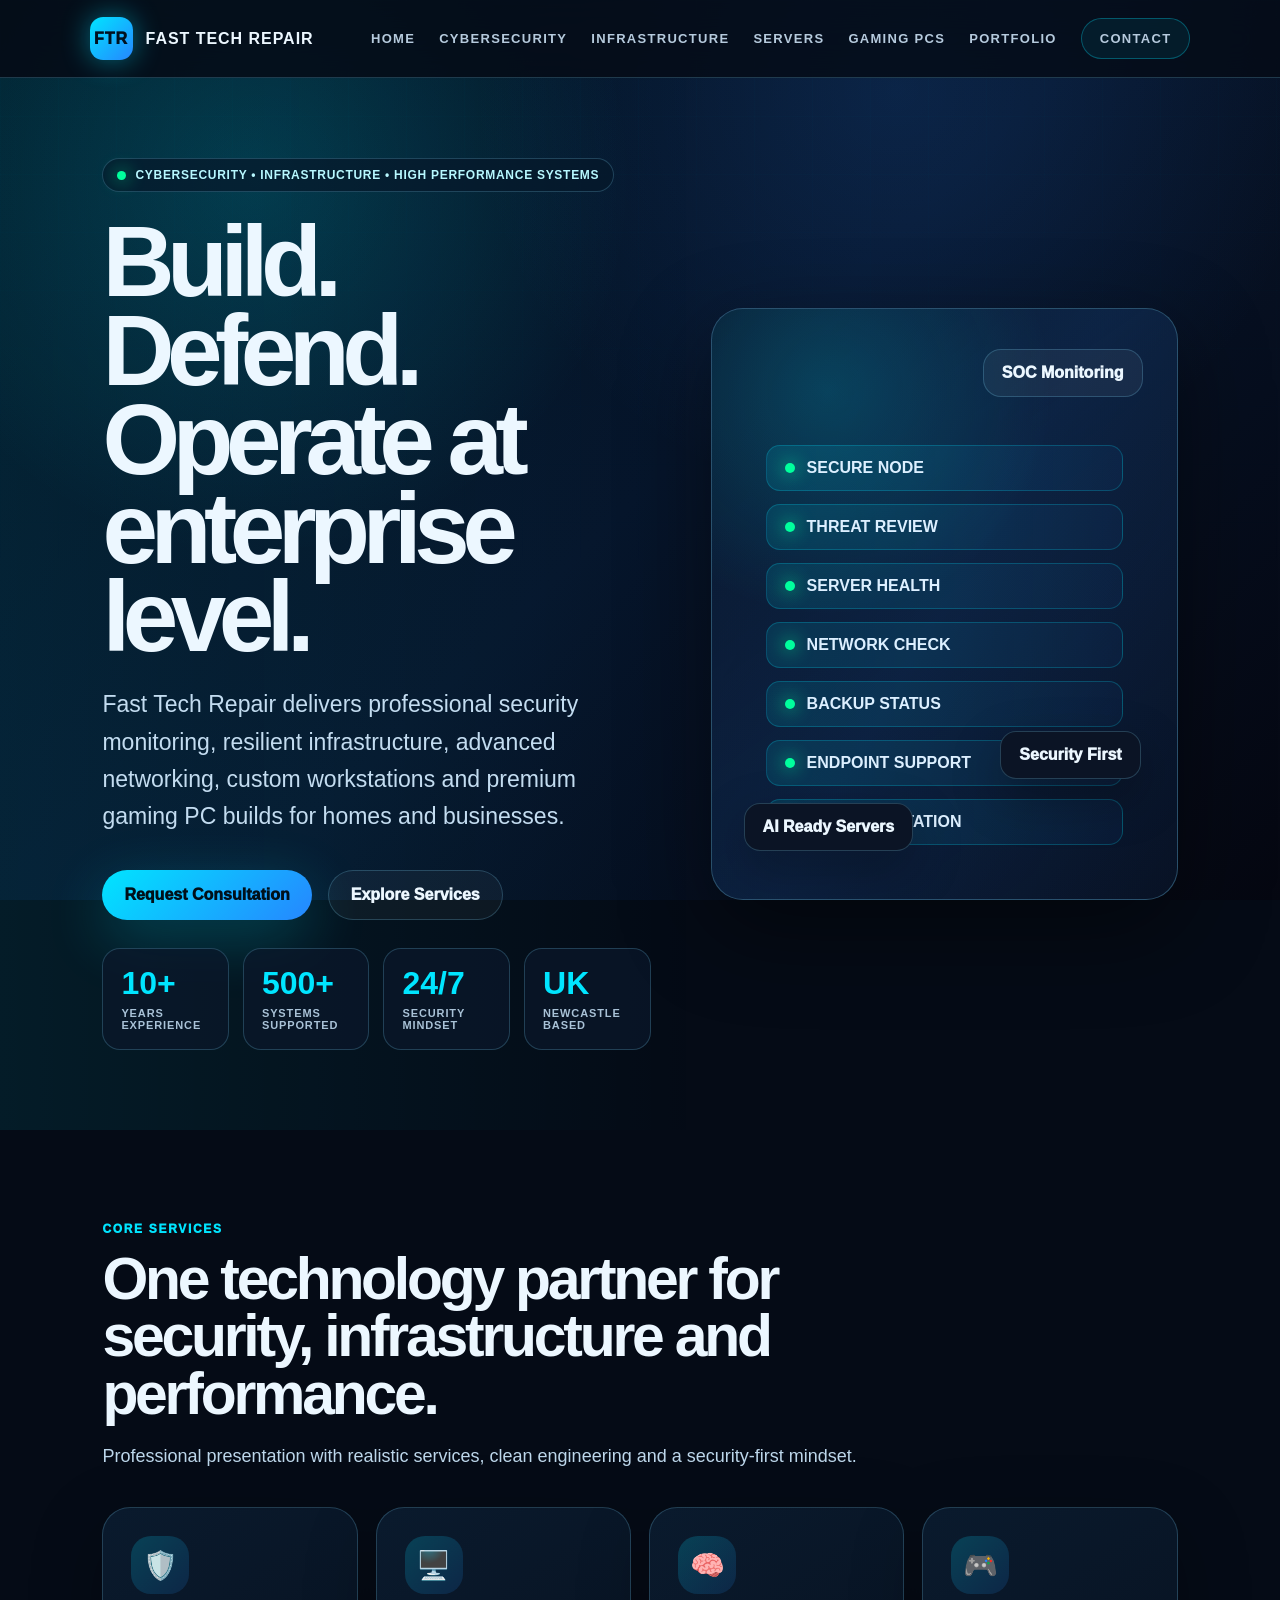
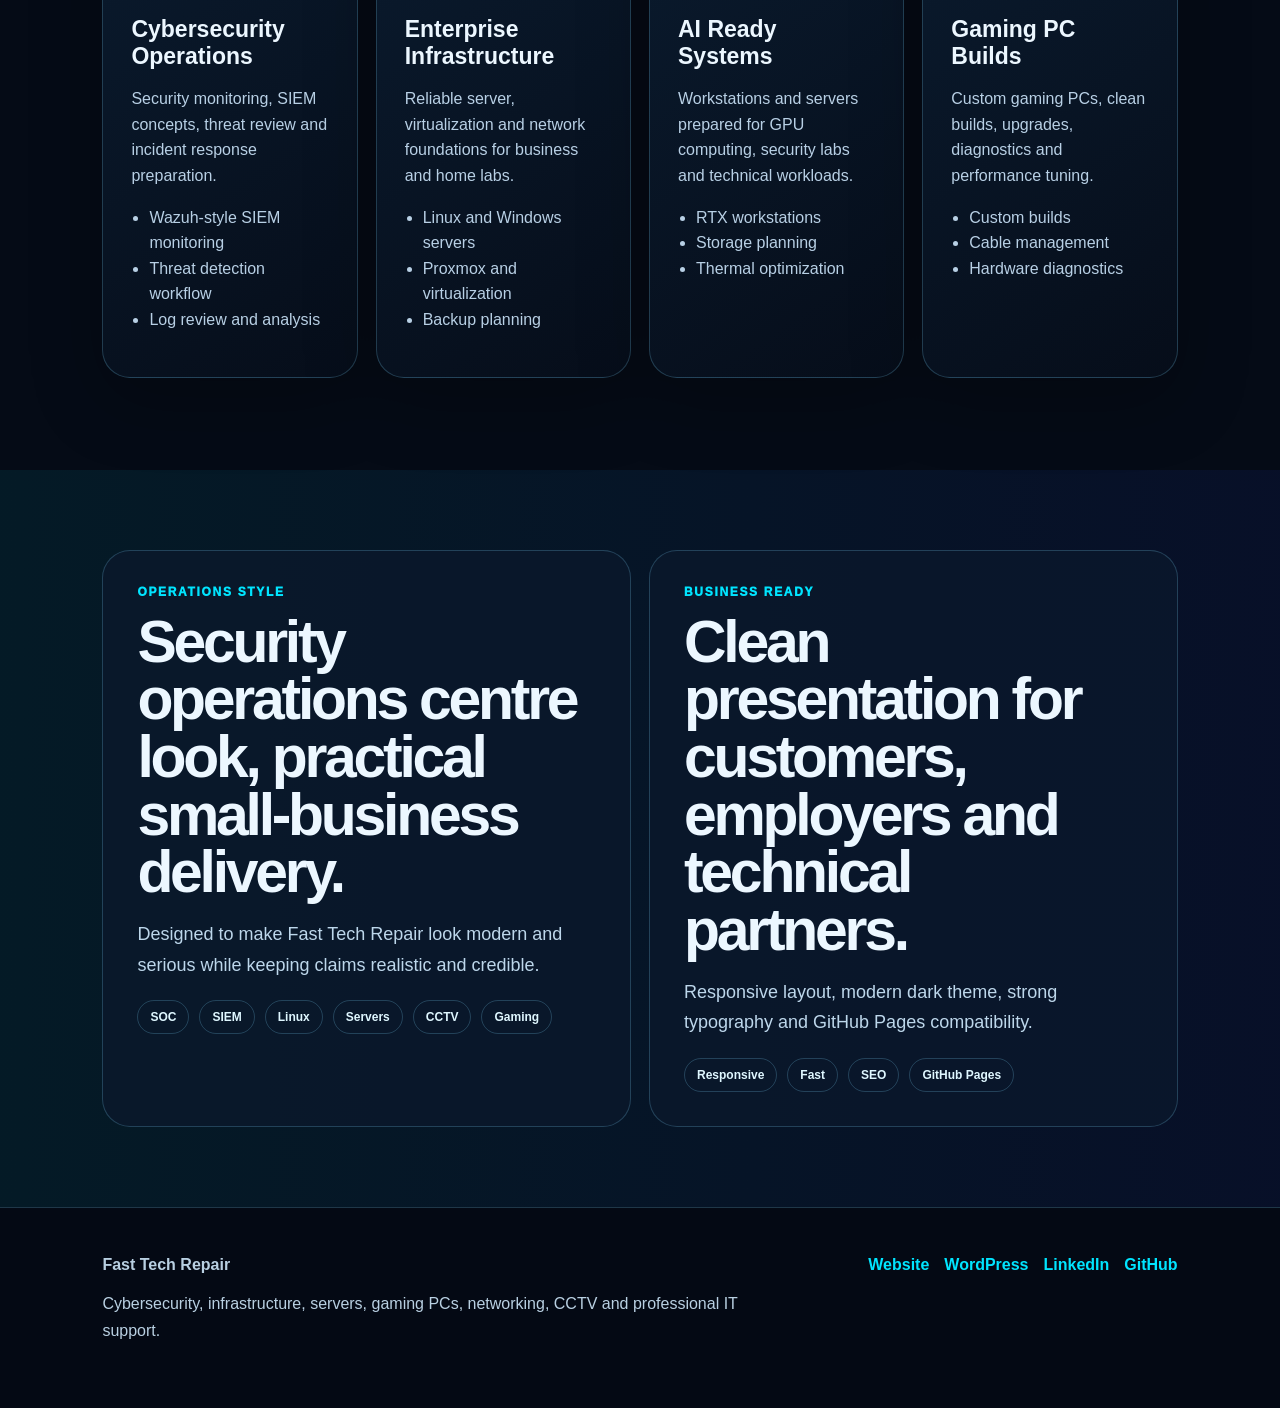
==== commit 2f4249b1: "Add files via upload" ====
--- a/index.html
+++ b/index.html
@@ -1,23 +1,109 @@
-<!doctype html><html lang="en"><head><meta charset="utf-8"><meta name="viewport" content="width=device-width,initial-scale=1"><title>Cybersecurity, Infrastructure & Gaming PC Systems | Fast Tech Repair</title><meta name="description" content="Fast Tech Repair provides cybersecurity, server, infrastructure, gaming PC and IT support services in Newcastle upon Tyne."><link rel="icon" href="assets/icons/favicon.svg"><link rel="stylesheet" href="assets/css/main.css"><link rel="stylesheet" href="assets/css/services-pro.css"></head><body><header class="nav"><div class="container nav-wrap"><a class="brand" href="index.html"><div class="logo">FTR</div><span>FAST TECH REPAIR</span></a><nav class="links"><a href="index.html">Home</a><a href="cybersecurity.html">Cybersecurity</a><a href="infrastructure.html">Infrastructure</a><a href="servers.html">Servers</a><a href="gaming.html">Gaming PCs</a><a href="portfolio.html">Portfolio</a><a href="contact.html" class="btn">Contact</a></nav><button class="hamb" data-nav-toggle>Menu</button></div></header><main><section class="hero"><div class="container hero-grid"><div class="reveal"><div class="badge"><span class="pulse"></span>Cybersecurity • Infrastructure • High Performance Systems</div><h1>Build. Defend. <span class="gradient">Operate at enterprise level.</span></h1><p>Fast Tech Repair delivers professional security monitoring, resilient server infrastructure, advanced networking, custom workstations and premium gaming PC builds for homes and businesses.</p><div class="hero-actions"><a class="btn primary" href="contact.html">Request Consultation</a><a class="btn" href="services.html">Explore Services</a></div><div class="stats"><div class="stat"><b data-count="10">0+</b><span>Years Experience</span></div><div class="stat"><b data-count="500">0+</b><span>Systems Supported</span></div><div class="stat"><b>24/7</b><span>Security Mindset</span></div><div class="stat"><b>UK</b><span>Newcastle Based</span></div></div></div><div class="visual reveal"><div class="visual-inner"><div class="scan"></div><div class="rack"><div class="server"><span class="led"></span><span>SECURE NODE</span></div><div class="server"><span class="led"></span><span>SECURE NODE</span></div><div class="server"><span class="led"></span><span>SECURE NODE</span></div><div class="server"><span class="led"></span><span>SECURE NODE</span></div><div class="server"><span class="led"></span><span>SECURE NODE</span></div><div class="server"><span class="led"></span><span>SECURE NODE</span></div><div class="server"><span class="led"></span><span>SECURE NODE</span></div><div class="server"><span class="led"></span><span>SECURE NODE</span></div><div class="server"><span class="led"></span><span>SECURE NODE</span></div></div><div class="floating-card fc1">SOC Monitoring</div><div class="floating-card fc2">AI Ready Servers</div><div class="floating-card fc3">RTX Workstations</div></div></div></div></section><section class="section"><div class="container"><div class="section-head reveal"><div><div class="kicker">Core Divisions</div><h2>One technical partner for security, servers and performance computing.</h2></div><p>Designed to look enterprise, but built with honest service lines that match Fast Tech Repair capabilities.</p></div><div class="grid three"><article class="card reveal"><div class="icon">🛡️</div><h3>Cybersecurity</h3><p>Threat detection, Wazuh SIEM, log analysis, endpoint hardening and incident response readiness.</p><div class="list"><span>SOC monitoring concepts</span><span>Network security audits</span><span>Security reporting</span></div></article><article class="card reveal"><div class="icon">🖥️</div><h3>Enterprise Infrastructure</h3><p>Linux servers, virtualization, NAS, backups, firewall-ready networks and resilient small business systems.</p><div class="list"><span>Proxmox & virtualization</span><span>Storage & backup</span><span>Secure networking</span></div></article><article class="card reveal"><div class="icon">⚡</div><h3>Gaming & Workstations</h3><p>High-performance custom builds for creators, gamers, home labs and technical professionals.</p><div class="list"><span>RTX builds</span><span>Liquid cooling</span><span>Cable management</span></div></article></div></div></section>
-<section class="premium-services" id="premium-services">
-  <div class="container premium-wrap">
-    <div class="repair-notice reveal"><strong>Stage4-Part3 Fix:</strong> This version restores the professional header and layout, then adds the premium services module safely without breaking the template.</div>
-    <div class="section-head reveal">
-      <div>
-        <div class="kicker">Premium Services</div>
-        <h2>Enterprise-style services built for real-world homes and businesses.</h2>
+<!DOCTYPE html>
+<html lang="en">
+<head>
+  <meta charset="UTF-8" />
+  <meta name="viewport" content="width=device-width, initial-scale=1.0" />
+  <title>Fast Tech Repair | Home</title>
+  <meta name="description" content="Fast Tech Repair delivers professional security monitoring, resilient infrastructure, advanced networking, custom workstations and premium gaming PC builds for homes and businesses." />
+  <link rel="stylesheet" href="assets/css/main.css" />
+</head>
+<body>
+  <header class="site-header">
+    <a class="brand" href="index.html">
+      <span class="logo">FTR</span>
+      <span>Fast Tech Repair</span>
+    </a>
+    <button class="menu-btn" aria-label="Open navigation">Menu</button>
+    
+<nav class="nav">
+  <a href="index.html">Home</a>
+  <a href="cybersecurity.html">Cybersecurity</a>
+  <a href="infrastructure.html">Infrastructure</a>
+  <a href="servers.html">Servers</a>
+  <a href="gaming.html">Gaming PCs</a>
+  <a href="portfolio.html">Portfolio</a>
+  <a class="nav-cta" href="contact.html">Contact</a>
+</nav>
+
+  </header>
+
+  <main>
+    <section class="hero">
+      <div class="hero-bg"></div>
+      <div class="hero-left reveal">
+        <div class="pill"><span></span> Cybersecurity • Infrastructure • High Performance Systems</div>
+        <h1>Build. Defend. Operate at enterprise level.</h1>
+        <p>Fast Tech Repair delivers professional security monitoring, resilient infrastructure, advanced networking, custom workstations and premium gaming PC builds for homes and businesses.</p>
+        <div class="hero-actions">
+          <a class="btn primary" href="contact.html">Request Consultation</a>
+          <a class="btn ghost" href="services.html">Explore Services</a>
+        </div>
+        <div class="stats">
+          <div><strong>10+</strong><span>Years Experience</span></div>
+          <div><strong>500+</strong><span>Systems Supported</span></div>
+          <div><strong>24/7</strong><span>Security Mindset</span></div>
+          <div><strong>UK</strong><span>Newcastle Based</span></div>
+        </div>
       </div>
-      <p>Security, infrastructure, servers, networks and performance systems delivered with a professional engineering mindset.</p>
-    </div>
-    <div class="premium-grid">
-      <article class="premium-card reveal"><div class="premium-icon">🛡️</div><h3>Cybersecurity Operations</h3><p>Practical protection, monitoring and response readiness for small business and advanced home environments.</p><ul><li>SIEM and log monitoring</li><li>Incident response preparation</li><li>Security hardening</li></ul></article>
-      <article class="premium-card reveal"><div class="premium-icon">📡</div><h3>SOC & Monitoring</h3><p>Visibility-driven security using dashboards, alerts and structured investigation workflows.</p><ul><li>Wazuh deployment support</li><li>Alert triage concepts</li><li>Security reporting</li></ul></article>
-      <article class="premium-card reveal"><div class="premium-icon">🖥️</div><h3>Enterprise Infrastructure</h3><p>Server, storage and network foundations designed for reliability, performance and clean management.</p><ul><li>Virtualization planning</li><li>NAS and backup systems</li><li>Firewall-ready networks</li></ul></article>
-      <article class="premium-card reveal"><div class="premium-icon">⚙️</div><h3>Server Engineering</h3><p>Linux, Windows and virtualization systems for labs, offices and professional technical workloads.</p><ul><li>Linux server setup</li><li>Windows Server basics</li><li>Proxmox home labs</li></ul></article>
-      <article class="premium-card reveal"><div class="premium-icon">🧠</div><h3>AI Ready Systems</h3><p>High-performance systems prepared for GPU workloads, development labs and modern workstation needs.</p><ul><li>GPU workstation builds</li><li>Storage planning</li><li>Thermal optimization</li></ul></article>
-      <article class="premium-card reveal"><div class="premium-icon">🎮</div><h3>Gaming Workstations</h3><p>Premium custom PCs with strong airflow, clean cable management and performance-focused component choices.</p><ul><li>RTX gaming builds</li><li>Liquid cooling design</li><li>Benchmark-ready systems</li></ul></article>
-    </div>
-    <div class="premium-strip reveal"><span>Wazuh SIEM</span><span>Linux Servers</span><span>Proxmox</span><span>RTX Workstations</span><span>Networking</span><span>CCTV</span><span>Backup Systems</span></div>
+      <div class="hero-panel reveal">
+        <div class="panel-label">SOC Monitoring</div>
+        <div class="rack">
+          <div><span></span>Secure Node</div>
+          <div><span></span>Threat Review</div>
+          <div><span></span>Server Health</div>
+          <div><span></span>Network Check</div>
+          <div><span></span>Backup Status</div>
+          <div><span></span>Endpoint Support</div>
+          <div><span></span>RTX Workstation</div>
+        </div>
+        <div class="floating f1">AI Ready Servers</div>
+        <div class="floating f2">Security First</div>
+      </div>
+    </section>
+    
+<section class="services-section">
+  <div class="section-head reveal">
+    <span class="eyebrow">Core Services</span>
+    <h2>One technology partner for security, infrastructure and performance.</h2>
+    <p>Professional presentation with realistic services, clean engineering and a security-first mindset.</p>
+  </div>
+  <div class="service-grid">
+    <article class="service-card reveal"><div class="icon">🛡️</div><h3>Cybersecurity Operations</h3><p>Security monitoring, SIEM concepts, threat review and incident response preparation.</p><ul><li>Wazuh-style SIEM monitoring</li><li>Threat detection workflow</li><li>Log review and analysis</li></ul></article>
+    <article class="service-card reveal"><div class="icon">🖥️</div><h3>Enterprise Infrastructure</h3><p>Reliable server, virtualization and network foundations for business and home labs.</p><ul><li>Linux and Windows servers</li><li>Proxmox and virtualization</li><li>Backup planning</li></ul></article>
+    <article class="service-card reveal"><div class="icon">🧠</div><h3>AI Ready Systems</h3><p>Workstations and servers prepared for GPU computing, security labs and technical workloads.</p><ul><li>RTX workstations</li><li>Storage planning</li><li>Thermal optimization</li></ul></article>
+    <article class="service-card reveal"><div class="icon">🎮</div><h3>Gaming PC Builds</h3><p>Custom gaming PCs, clean builds, upgrades, diagnostics and performance tuning.</p><ul><li>Custom builds</li><li>Cable management</li><li>Hardware diagnostics</li></ul></article>
   </div>
 </section>
-<div class="band"><div class="marquee"><span class="chip">Wazuh SIEM</span><span class="chip">Linux Servers</span><span class="chip">Proxmox</span><span class="chip">Firewalls</span><span class="chip">CCTV</span><span class="chip">RTX Workstations</span><span class="chip">Networking</span><span class="chip">Incident Response</span><span class="chip">Wazuh SIEM</span><span class="chip">Linux Servers</span><span class="chip">Proxmox</span></div></div><section class="section"><div class="container"><div class="section-head reveal"><div><div class="kicker">Delivery Process</div><h2>Clear technical workflow.</h2></div></div><div class="timeline"><div class="step reveal"><b>01</b><h3>Assess</h3><p>Understand the system, risk, budget and business goal.</p></div><div class="step reveal"><b>02</b><h3>Design</h3><p>Create a practical architecture for security and performance.</p></div><div class="step reveal"><b>03</b><h3>Build</h3><p>Deploy hardware, software, network and protection layers.</p></div><div class="step reveal"><b>04</b><h3>Support</h3><p>Maintain, improve and respond when issues happen.</p></div></div></div></section></main><footer class="footer"><div class="container footer-grid"><div><a class="brand" href="index.html"><div class="logo">FTR</div><span>FAST TECH REPAIR</span></a><p>Cybersecurity, enterprise infrastructure, server systems, custom gaming workstations, networking, CCTV and professional IT support in Newcastle upon Tyne.</p></div><div><h4>Solutions</h4><a href="cybersecurity.html">Cybersecurity</a><br><a href="infrastructure.html">Infrastructure</a><br><a href="servers.html">Servers</a><br><a href="gaming.html">Gaming PCs</a></div><div><h4>Company</h4><a href="about.html">About</a><br><a href="services.html">Services</a><br><a href="portfolio.html">Portfolio</a><br><a href="contact.html">Contact</a></div><div><h4>Contact</h4><p>Newcastle upon Tyne, United Kingdom<br>Phone: 07432 018789<br>Email: ftr.uk2014@gmail.com</p></div></div></footer><script src="assets/js/main.js"></script><script src="assets/js/services-pro.js"></script></body></html>+
+<section class="showcase">
+  <div class="showcase-card reveal">
+    <span class="eyebrow">Operations Style</span>
+    <h2>Security operations centre look, practical small-business delivery.</h2>
+    <p>Designed to make Fast Tech Repair look modern and serious while keeping claims realistic and credible.</p>
+    <div class="tags"><span>SOC</span><span>SIEM</span><span>Linux</span><span>Servers</span><span>CCTV</span><span>Gaming</span></div>
+  </div>
+  <div class="showcase-card reveal">
+    <span class="eyebrow">Business Ready</span>
+    <h2>Clean presentation for customers, employers and technical partners.</h2>
+    <p>Responsive layout, modern dark theme, strong typography and GitHub Pages compatibility.</p>
+    <div class="tags"><span>Responsive</span><span>Fast</span><span>SEO</span><span>GitHub Pages</span></div>
+  </div>
+</section>
+
+  </main>
+
+  <footer class="footer">
+    <div>
+      <strong>Fast Tech Repair</strong>
+      <p>Cybersecurity, infrastructure, servers, gaming PCs, networking, CCTV and professional IT support.</p>
+    </div>
+    <div class="footer-links">
+      <a href="https://fasttechrepair.com/">Website</a>
+      <a href="https://fasttechrepair.wordpress.com/">WordPress</a>
+      <a href="https://www.linkedin.com/in/fasttechrepair/">LinkedIn</a>
+      <a href="https://github.com/fasttechrepair">GitHub</a>
+    </div>
+  </footer>
+  <script src="assets/js/app.js"></script>
+</body>
+</html>
--- a/assets/css/main.css
+++ b/assets/css/main.css
@@ -1 +1,26 @@
-:root{--bg:#050816;--panel:#0b1228;--panel2:#111a35;--line:rgba(125,211,252,.22);--text:#eaf6ff;--muted:#9fb3c8;--cyan:#16d9ff;--blue:#3b82f6;--green:#22c55e;--orange:#f97316;--shadow:0 30px 80px rgba(0,0,0,.45)}*{box-sizing:border-box}html{scroll-behavior:smooth}body{margin:0;font-family:Inter,Arial,sans-serif;background:radial-gradient(circle at 20% 0%,rgba(22,217,255,.16),transparent 32%),radial-gradient(circle at 90% 20%,rgba(59,130,246,.18),transparent 28%),var(--bg);color:var(--text);overflow-x:hidden}a{color:inherit;text-decoration:none}img,svg{max-width:100%;display:block}.container{width:min(1180px,92%);margin:auto}.nav{position:sticky;top:0;z-index:50;background:rgba(5,8,22,.78);backdrop-filter:blur(18px);border-bottom:1px solid var(--line)}.nav-wrap{height:76px;display:flex;align-items:center;justify-content:space-between}.brand{display:flex;gap:12px;align-items:center;font-weight:900;letter-spacing:.08em}.logo{width:48px;height:48px;border:1px solid var(--line);border-radius:14px;background:linear-gradient(135deg,var(--cyan),#1431ff);display:grid;place-items:center;color:#001424;box-shadow:0 0 35px rgba(22,217,255,.35)}.links{display:flex;gap:18px;align-items:center}.links a{font-size:13px;color:#cfe6ff;text-transform:uppercase;letter-spacing:.08em}.links a:hover{color:var(--cyan)}.btn{display:inline-flex;align-items:center;justify-content:center;gap:10px;padding:13px 18px;border-radius:999px;border:1px solid var(--line);background:linear-gradient(135deg,rgba(22,217,255,.18),rgba(59,130,246,.15));box-shadow:0 0 30px rgba(22,217,255,.16);font-weight:800}.btn.primary{background:linear-gradient(135deg,var(--cyan),var(--blue));color:#031025;border:0}.hamb{display:none}.hero{position:relative;min-height:calc(100vh - 76px);display:grid;place-items:center;overflow:hidden;border-bottom:1px solid var(--line)}.hero-grid{display:grid;grid-template-columns:1.08fr .92fr;gap:42px;align-items:center;padding:70px 0}.badge{display:inline-flex;gap:10px;align-items:center;border:1px solid var(--line);background:rgba(11,18,40,.72);padding:10px 14px;border-radius:999px;color:#bfeeff;font-weight:800;font-size:13px}.pulse{width:10px;height:10px;border-radius:50%;background:var(--green);box-shadow:0 0 0 0 rgba(34,197,94,.8);animation:pulse 1.8s infinite}.hero h1{font-size:clamp(44px,7vw,92px);line-height:.92;margin:22px 0 20px;letter-spacing:-.06em}.gradient{background:linear-gradient(90deg,#fff,var(--cyan),#9cc5ff);-webkit-background-clip:text;background-clip:text;color:transparent}.hero p{font-size:clamp(17px,2vw,22px);color:#bfd2e9;line-height:1.7;max-width:700px}.hero-actions{display:flex;gap:14px;flex-wrap:wrap;margin-top:28px}.stats{display:grid;grid-template-columns:repeat(4,1fr);gap:12px;margin-top:34px}.stat{padding:18px;border:1px solid var(--line);border-radius:18px;background:rgba(11,18,40,.62)}.stat b{font-size:30px;color:var(--cyan)}.stat span{display:block;color:var(--muted);font-size:12px;text-transform:uppercase;letter-spacing:.08em;margin-top:5px}.visual{position:relative;min-height:560px;border:1px solid var(--line);border-radius:34px;background:linear-gradient(180deg,rgba(17,26,53,.92),rgba(5,8,22,.88));box-shadow:var(--shadow);overflow:hidden}.visual:before{content:"";position:absolute;inset:-80px;background:conic-gradient(from 180deg,transparent,var(--cyan),transparent,var(--blue),transparent);animation:spin 16s linear infinite;opacity:.25}.visual-inner{position:absolute;inset:1px;border-radius:33px;background:radial-gradient(circle at 50% 25%,rgba(22,217,255,.20),transparent 32%),#071026;overflow:hidden}.rack{position:absolute;left:12%;right:12%;top:12%;bottom:12%;display:grid;gap:10px;transform:perspective(900px) rotateY(-10deg) rotateX(2deg)}.server{border:1px solid rgba(22,217,255,.25);border-radius:14px;background:linear-gradient(90deg,#0c1730,#16254a,#071026);box-shadow:inset 0 0 40px rgba(22,217,255,.08);display:flex;align-items:center;gap:10px;padding:0 18px}.led{width:8px;height:8px;border-radius:50%;background:var(--green);box-shadow:0 0 12px var(--green)}.scan{position:absolute;left:0;right:0;height:3px;background:linear-gradient(90deg,transparent,var(--cyan),transparent);animation:scan 4s ease-in-out infinite}.floating-card{position:absolute;border:1px solid var(--line);border-radius:18px;background:rgba(5,8,22,.78);backdrop-filter:blur(10px);padding:14px;box-shadow:var(--shadow);font-weight:900}.fc1{top:8%;right:5%}.fc2{bottom:10%;left:5%}.fc3{bottom:32%;right:2%}.section{padding:96px 0}.section-head{display:flex;justify-content:space-between;align-items:end;gap:24px;margin-bottom:34px}.kicker{color:var(--cyan);font-weight:900;letter-spacing:.14em;text-transform:uppercase;font-size:13px}.section h2{font-size:clamp(34px,5vw,62px);line-height:1;margin:10px 0;letter-spacing:-.04em}.section-head p,.lead{color:var(--muted);font-size:18px;line-height:1.7;max-width:760px}.grid{display:grid;gap:22px}.grid.three{grid-template-columns:repeat(3,1fr)}.grid.two{grid-template-columns:repeat(2,1fr)}.card{position:relative;border:1px solid var(--line);border-radius:26px;background:linear-gradient(180deg,rgba(17,26,53,.82),rgba(11,18,40,.62));padding:28px;box-shadow:0 18px 60px rgba(0,0,0,.25);overflow:hidden}.card:after{content:"";position:absolute;inset:auto -30% -40% -30%;height:140px;background:radial-gradient(circle,rgba(22,217,255,.20),transparent 65%)}.icon{width:54px;height:54px;border-radius:16px;border:1px solid var(--line);display:grid;place-items:center;background:rgba(22,217,255,.10);font-size:26px;margin-bottom:18px}.card h3{font-size:24px;margin:0 0 12px}.card p{color:var(--muted);line-height:1.7}.list{display:grid;gap:11px;margin-top:18px}.list span{color:#cfe6ff;border-top:1px solid rgba(125,211,252,.12);padding-top:11px}.band{border-top:1px solid var(--line);border-bottom:1px solid var(--line);background:linear-gradient(90deg,rgba(22,217,255,.09),rgba(59,130,246,.07));padding:52px 0;overflow:hidden}.marquee{display:flex;gap:18px;white-space:nowrap;animation:marquee 24s linear infinite}.chip{border:1px solid var(--line);border-radius:999px;padding:14px 20px;background:rgba(5,8,22,.6);font-weight:900;color:#dff7ff}.timeline{display:grid;grid-template-columns:repeat(4,1fr);gap:18px}.step{padding:24px;border:1px solid var(--line);border-radius:24px;background:rgba(11,18,40,.58)}.step b{color:var(--cyan);font-size:36px}.footer{border-top:1px solid var(--line);padding:58px 0;background:#030712}.footer-grid{display:grid;grid-template-columns:1.3fr repeat(3,1fr);gap:28px}.footer p,.footer a{color:var(--muted);line-height:1.8}.footer h4{margin:0 0 14px}.reveal{opacity:0;transform:translateY(22px);transition:opacity .7s ease,transform .7s ease}.reveal.show{opacity:1;transform:none}@keyframes pulse{70%{box-shadow:0 0 0 12px rgba(34,197,94,0)}}@keyframes spin{to{transform:rotate(360deg)}}@keyframes scan{0%,100%{top:8%}50%{top:90%}}@keyframes marquee{to{transform:translateX(-50%)}}@media(max-width:920px){.links{display:none;position:absolute;left:0;right:0;top:76px;background:#050816;border-bottom:1px solid var(--line);padding:20px;flex-direction:column}.links.open{display:flex}.hamb{display:block;background:none;border:1px solid var(--line);color:var(--text);border-radius:12px;padding:10px}.hero-grid,.grid.two{grid-template-columns:1fr}.visual{min-height:420px}.stats,.grid.three,.timeline,.footer-grid{grid-template-columns:1fr 1fr}.section-head{display:block}}@media(max-width:560px){.stats,.grid.three,.timeline,.footer-grid{grid-template-columns:1fr}.hero{min-height:auto}.hero-grid{padding:48px 0}.hero-actions{display:grid}.visual{min-height:330px}.section{padding:64px 0}.nav-wrap{height:68px}.links{top:68px}.brand span{font-size:12px}}
+
+:root{
+  --bg:#050b16;--bg2:#07192b;--panel:#0b1628;--panel2:#0d2438;
+  --text:#ecf7ff;--muted:#aac5da;--cyan:#00e5ff;--blue:#2686ff;--line:rgba(129,217,255,.22);
+  --shadow:0 30px 90px rgba(0,0,0,.45);
+}
+*{box-sizing:border-box} html{scroll-behavior:smooth}
+body{margin:0;font-family:Inter,Segoe UI,Arial,sans-serif;background:var(--bg);color:var(--text);overflow-x:hidden}
+body:before{content:"";position:fixed;inset:0;z-index:-2;background:
+radial-gradient(circle at 20% 20%,rgba(0,229,255,.16),transparent 30%),
+radial-gradient(circle at 70% 10%,rgba(38,134,255,.14),transparent 35%),
+linear-gradient(135deg,#03101d 0%,#07152b 52%,#050711 100%)}
+body:after{content:"";position:fixed;inset:0;z-index:-1;opacity:.22;background-image:
+linear-gradient(rgba(0,229,255,.08) 1px,transparent 1px),
+linear-gradient(90deg,rgba(0,229,255,.08) 1px,transparent 1px);background-size:58px 58px;mask-image:linear-gradient(to bottom,black,transparent 80%)}
+a{color:inherit;text-decoration:none}.site-header{height:78px;display:flex;align-items:center;justify-content:space-between;gap:22px;padding:0 clamp(20px,7vw,120px);position:sticky;top:0;z-index:20;background:rgba(5,11,22,.82);backdrop-filter:blur(18px);border-bottom:1px solid var(--line)}
+.brand{display:flex;align-items:center;gap:13px;font-weight:900;text-transform:uppercase;letter-spacing:.06em}.logo{width:43px;height:43px;border-radius:13px;background:linear-gradient(135deg,var(--cyan),var(--blue));display:grid;place-items:center;color:#001120;font-weight:1000;box-shadow:0 0 28px rgba(0,229,255,.45)}
+.nav{display:flex;align-items:center;gap:24px;font-size:13px;font-weight:900;text-transform:uppercase;letter-spacing:.1em;color:#cfe5f8}.nav a{opacity:.88}.nav a:hover{color:var(--cyan);opacity:1}.nav-cta{border:1px solid rgba(0,229,255,.35);padding:12px 18px;border-radius:999px;background:rgba(0,229,255,.08)}
+.menu-btn{display:none}
+.hero{min-height:calc(100vh - 78px);display:grid;grid-template-columns:1.08fr .92fr;gap:60px;align-items:center;padding:80px clamp(22px,8vw,130px);position:relative}.hero-bg{position:absolute;inset:0;pointer-events:none;background:linear-gradient(90deg,rgba(0,229,255,.08),transparent 55%)}.pill{display:inline-flex;gap:9px;align-items:center;border:1px solid var(--line);padding:9px 14px;border-radius:999px;color:#b7f8ff;font-weight:900;font-size:12px;letter-spacing:.06em;text-transform:uppercase;background:rgba(6,24,42,.72)}.pill span{width:9px;height:9px;background:#00ff9d;border-radius:50%;box-shadow:0 0 18px #00ff9d}
+h1{font-size:clamp(56px,7.8vw,112px);line-height:.89;margin:26px 0 24px;letter-spacing:-.075em}.hero h1{max-width:860px}h1::selection,h2::selection{background:var(--cyan);color:#00111a}.hero-left p{font-size:clamp(18px,1.8vw,24px);line-height:1.62;color:#c3dcf0;max-width:760px}.hero-actions{display:flex;gap:16px;margin:34px 0 28px}.btn{display:inline-flex;align-items:center;justify-content:center;border-radius:999px;padding:15px 22px;font-weight:950}.primary{background:linear-gradient(135deg,var(--cyan),var(--blue));color:#00101a;box-shadow:0 18px 60px rgba(0,229,255,.24)}.ghost{border:1px solid var(--line);background:rgba(255,255,255,.04)}.stats{display:grid;grid-template-columns:repeat(4,1fr);gap:14px;max-width:680px}.stats div{border:1px solid var(--line);border-radius:18px;background:rgba(10,23,42,.74);padding:18px}.stats strong{display:block;color:var(--cyan);font-size:32px;line-height:1}.stats span{display:block;margin-top:8px;color:#a9c2d7;text-transform:uppercase;font-size:11px;font-weight:900;letter-spacing:.08em}
+.hero-panel{position:relative;min-height:520px;border:1px solid rgba(114,207,255,.32);border-radius:32px;background:linear-gradient(145deg,rgba(10,24,45,.92),rgba(9,19,37,.68));box-shadow:var(--shadow);padding:54px;overflow:hidden}.hero-panel:before{content:"";position:absolute;inset:-60px;background:radial-gradient(circle at 30% 20%,rgba(0,229,255,.18),transparent 32%),linear-gradient(120deg,transparent,rgba(38,134,255,.12),transparent);animation:drift 7s infinite alternate}.panel-label{position:absolute;top:40px;right:34px;border:1px solid var(--line);background:rgba(255,255,255,.05);border-radius:18px;padding:14px 18px;font-weight:950}.rack{position:relative;z-index:2;margin-top:82px;display:grid;gap:13px}.rack div{height:46px;border:1px solid rgba(0,229,255,.22);border-radius:14px;background:linear-gradient(90deg,rgba(0,229,255,.12),rgba(38,134,255,.05));display:flex;align-items:center;gap:12px;padding:0 18px;text-transform:uppercase;font-weight:900;color:#dcefff}.rack span{width:10px;height:10px;border-radius:50%;background:#00ff9d;box-shadow:0 0 18px #00ff9d}.floating{position:absolute;z-index:3;border:1px solid var(--line);background:#0b1425;border-radius:16px;padding:14px 18px;font-weight:950;box-shadow:0 18px 50px rgba(0,0,0,.28)}.f1{left:32px;bottom:48px}.f2{right:36px;bottom:120px}
+.services-section,.page-content{padding:92px clamp(22px,8vw,130px)}.section-head{max-width:880px;margin-bottom:36px}.eyebrow{display:block;color:var(--cyan);font-size:12px;font-weight:1000;text-transform:uppercase;letter-spacing:.14em;margin-bottom:14px}.section-head h2,.showcase-card h2{font-size:clamp(34px,4.6vw,68px);line-height:.98;letter-spacing:-.055em;margin:0 0 18px}.section-head p,.showcase-card p{color:#bdd7eb;line-height:1.7;font-size:18px}.service-grid{display:grid;grid-template-columns:repeat(4,1fr);gap:18px}.service-card{border:1px solid var(--line);border-radius:28px;background:linear-gradient(145deg,rgba(11,28,48,.9),rgba(7,14,27,.88));padding:28px;min-height:310px;box-shadow:0 22px 70px rgba(0,0,0,.26);transition:.35s transform,.35s border-color,.35s box-shadow}.service-card:hover{transform:translateY(-10px);border-color:rgba(0,229,255,.6);box-shadow:0 34px 100px rgba(0,229,255,.12)}.icon{width:58px;height:58px;border-radius:20px;display:grid;place-items:center;background:linear-gradient(135deg,rgba(0,229,255,.2),rgba(38,134,255,.14));font-size:28px;margin-bottom:22px}.service-card h3{font-size:23px;margin:0 0 12px}.service-card p,.service-card li{color:#b8d0e5;line-height:1.6}.service-card ul{padding-left:18px}.showcase{padding:80px clamp(22px,8vw,130px);display:grid;grid-template-columns:1fr 1fr;gap:18px;background:linear-gradient(90deg,rgba(0,229,255,.07),rgba(44,72,255,.08))}.showcase-card{border:1px solid var(--line);border-radius:28px;background:rgba(11,25,45,.75);padding:34px}.tags{display:flex;flex-wrap:wrap;gap:10px;margin-top:20px}.tags span{border:1px solid var(--line);border-radius:999px;padding:9px 12px;font-weight:900;font-size:12px;color:#dff7ff}.footer{display:flex;justify-content:space-between;gap:30px;padding:48px clamp(22px,8vw,130px);border-top:1px solid var(--line);background:#040914;color:#b9d0e2}.footer p{max-width:660px;line-height:1.7}.footer-links{display:flex;gap:15px;flex-wrap:wrap}.footer-links a{color:var(--cyan);font-weight:900}
+.reveal{opacity:0;transform:translateY(24px);transition:opacity .7s ease,transform .7s ease}.reveal.visible{opacity:1;transform:translateY(0)}@keyframes drift{to{transform:translate(30px,20px) rotate(3deg)}}
+@media(max-width:980px){.site-header{height:auto;min-height:72px;align-items:flex-start;padding:16px 20px;flex-wrap:wrap}.menu-btn{display:block;margin-left:auto;background:rgba(0,229,255,.1);border:1px solid var(--line);color:var(--text);border-radius:12px;padding:10px 14px;font-weight:900}.nav{display:none;width:100%;flex-direction:column;align-items:flex-start;padding:16px 0}.nav.open{display:flex}.hero{grid-template-columns:1fr;padding-top:54px}.hero-panel{min-height:420px;padding:32px}.stats{grid-template-columns:repeat(2,1fr)}.service-grid{grid-template-columns:1fr 1fr}.showcase{grid-template-columns:1fr}h1{font-size:clamp(48px,14vw,76px)}}
+@media(max-width:620px){.service-grid,.stats{grid-template-columns:1fr}.hero-actions{flex-direction:column}.hero-panel{display:none}.footer{flex-direction:column}.brand span:last-child{font-size:13px}.nav{font-size:12px}.services-section,.page-content{padding:60px 20px}}
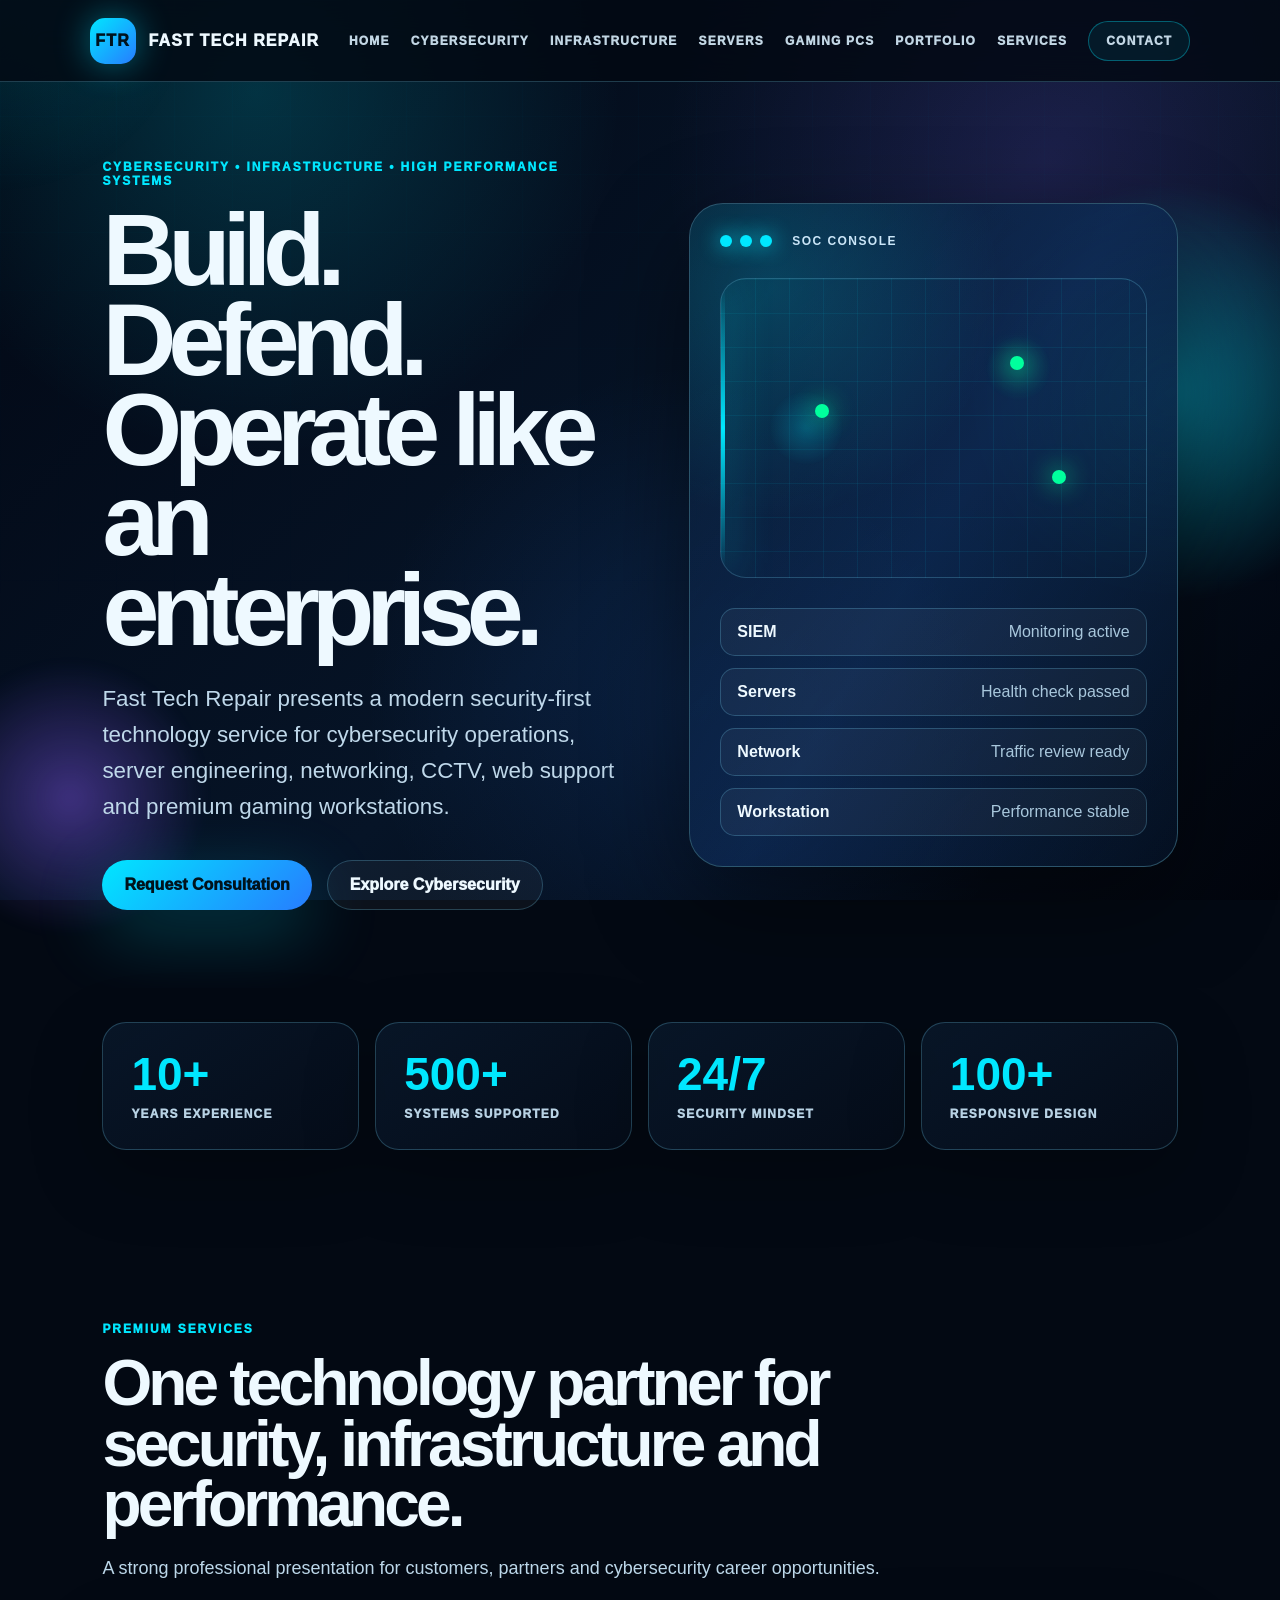
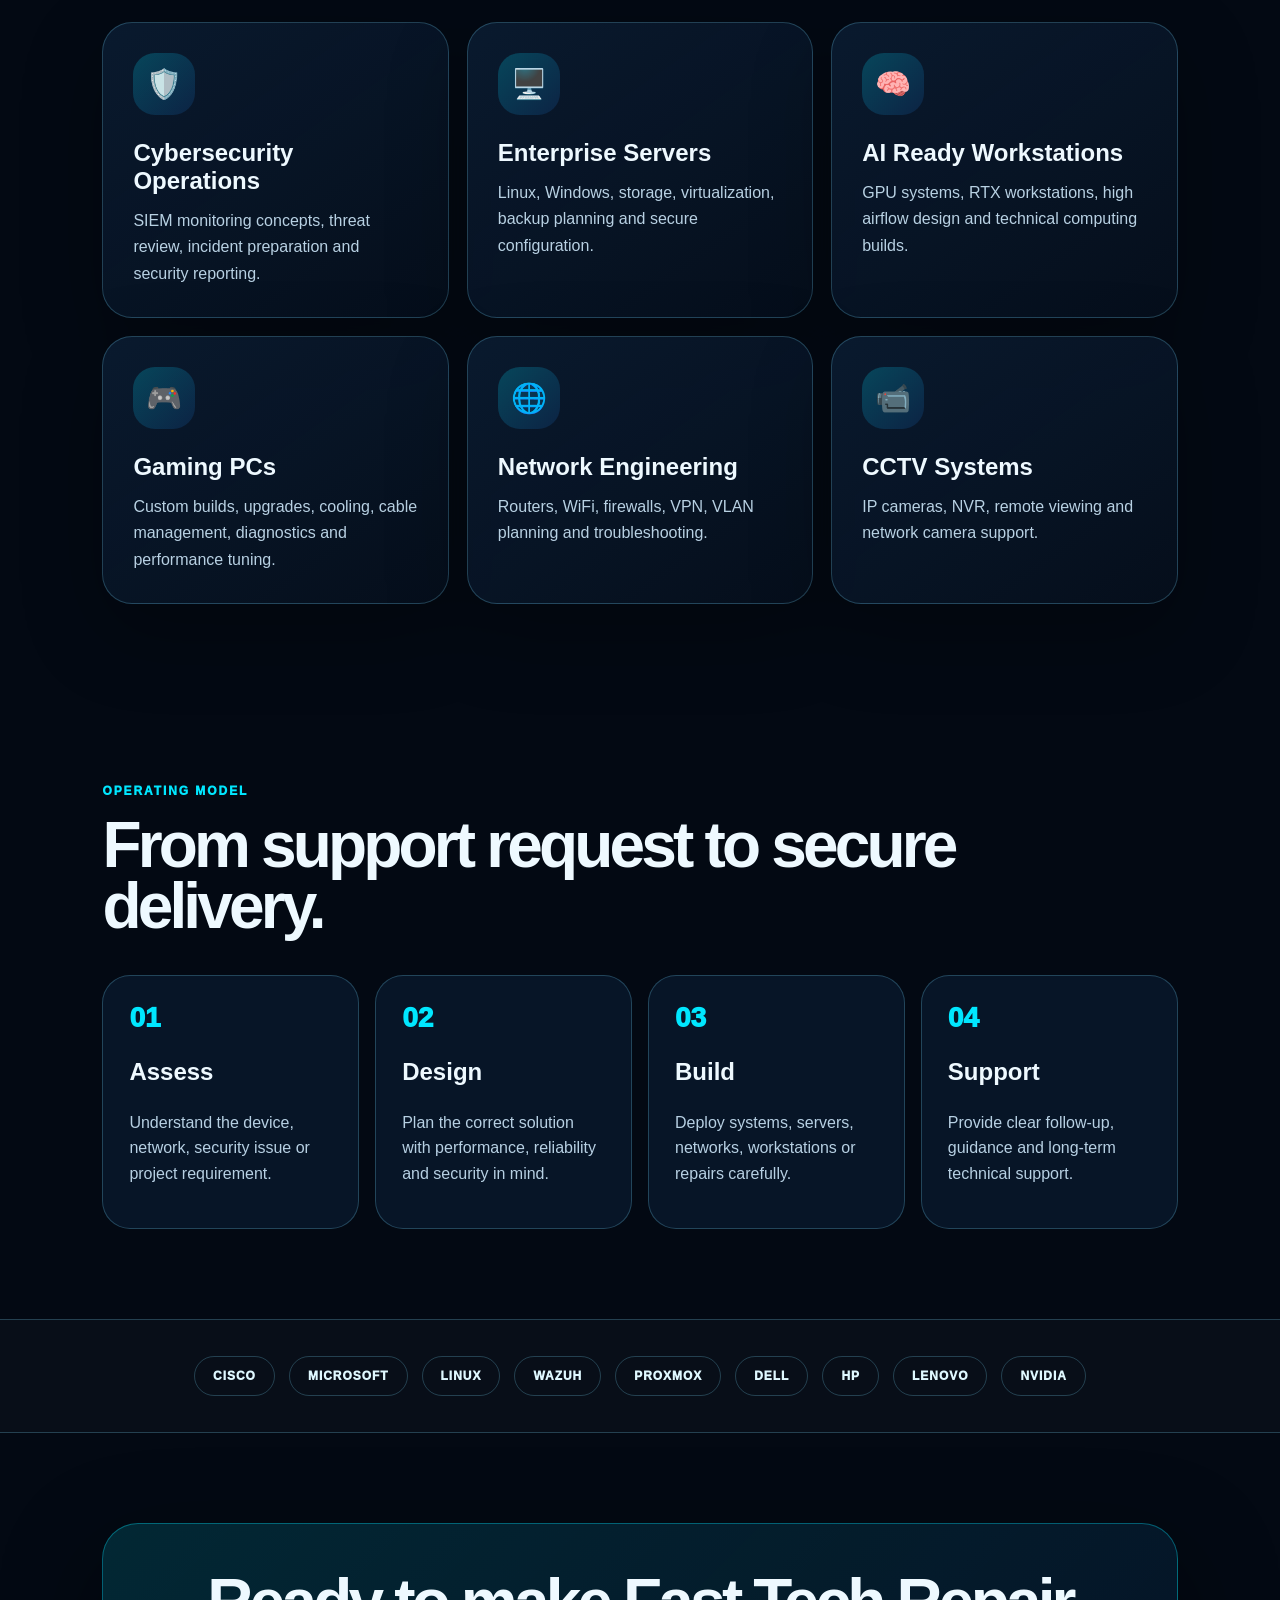
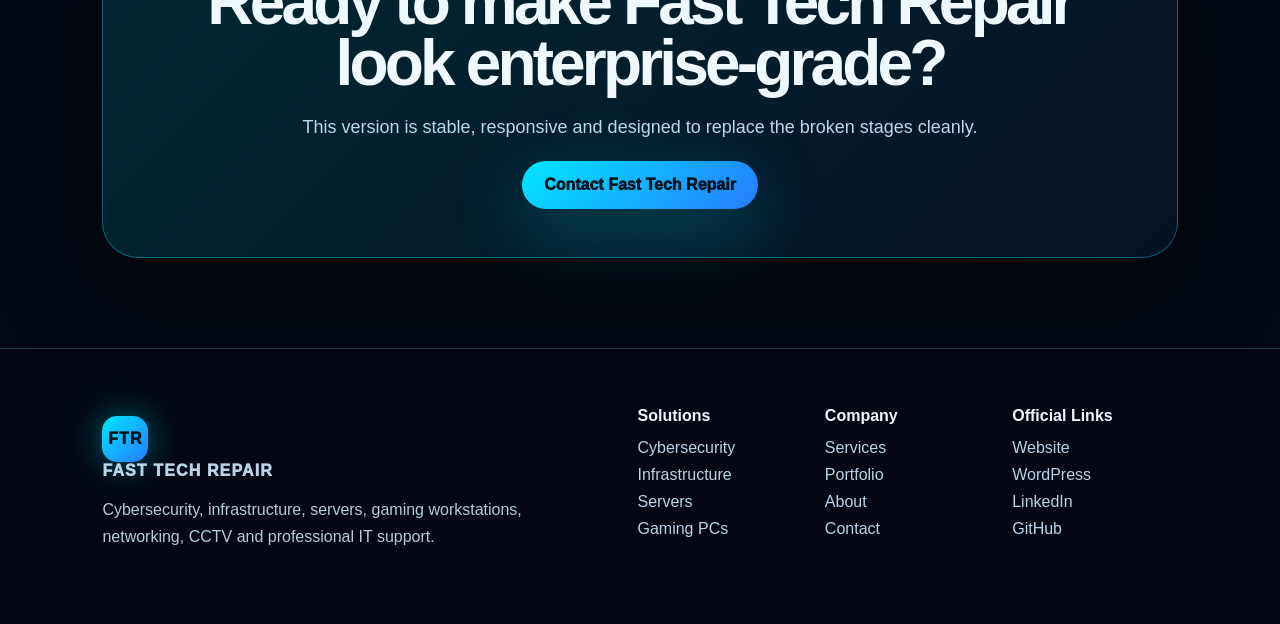
==== commit ebc3f6c3: "Add files via upload" ====
--- a/index.html
+++ b/index.html
@@ -3,107 +3,146 @@
 <head>
   <meta charset="UTF-8" />
   <meta name="viewport" content="width=device-width, initial-scale=1.0" />
-  <title>Fast Tech Repair | Home</title>
-  <meta name="description" content="Fast Tech Repair delivers professional security monitoring, resilient infrastructure, advanced networking, custom workstations and premium gaming PC builds for homes and businesses." />
+  <title>Fast Tech Repair | Cybersecurity, Infrastructure and High Performance Systems</title>
+  <meta name="description" content="Fast Tech Repair provides cybersecurity, infrastructure, server, networking, CCTV, gaming PC and professional IT support services in Newcastle upon Tyne." />
+  <meta property="og:title" content="Fast Tech Repair" />
+  <meta property="og:description" content="Cybersecurity, infrastructure, server engineering and high performance systems." />
+  <meta property="og:type" content="website" />
+  <link rel="manifest" href="manifest.json" />
   <link rel="stylesheet" href="assets/css/main.css" />
 </head>
 <body>
-  <header class="site-header">
-    <a class="brand" href="index.html">
-      <span class="logo">FTR</span>
-      <span>Fast Tech Repair</span>
-    </a>
-    <button class="menu-btn" aria-label="Open navigation">Menu</button>
-    
-<nav class="nav">
+  <div class="loader" id="loader"><div class="loader-mark">FTR</div><span>Loading security interface</span></div>
+  <div class="cursor-glow" id="cursorGlow"></div>
+  
+<header class="site-header">
+  <a class="brand" href="index.html">
+    <span class="logo">FTR</span>
+    <span>Fast Tech Repair</span>
+  </a>
+  <button class="menu-btn" id="menuBtn" aria-label="Open navigation">Menu</button>
+  
+<nav class="nav" id="nav">
   <a href="index.html">Home</a>
   <a href="cybersecurity.html">Cybersecurity</a>
   <a href="infrastructure.html">Infrastructure</a>
   <a href="servers.html">Servers</a>
   <a href="gaming.html">Gaming PCs</a>
   <a href="portfolio.html">Portfolio</a>
+  <a href="services.html">Services</a>
   <a class="nav-cta" href="contact.html">Contact</a>
 </nav>
 
-  </header>
+</header>
 
   <main>
     <section class="hero">
-      <div class="hero-bg"></div>
-      <div class="hero-left reveal">
-        <div class="pill"><span></span> Cybersecurity • Infrastructure • High Performance Systems</div>
-        <h1>Build. Defend. Operate at enterprise level.</h1>
-        <p>Fast Tech Repair delivers professional security monitoring, resilient infrastructure, advanced networking, custom workstations and premium gaming PC builds for homes and businesses.</p>
+      <div class="orb orb-a"></div>
+      <div class="orb orb-b"></div>
+      <div class="hero-content reveal">
+        <span class="eyebrow">Cybersecurity • Infrastructure • High Performance Systems</span>
+        <h1>Build. Defend. Operate like an enterprise.</h1>
+        <p>Fast Tech Repair presents a modern security-first technology service for cybersecurity operations, server engineering, networking, CCTV, web support and premium gaming workstations.</p>
         <div class="hero-actions">
           <a class="btn primary" href="contact.html">Request Consultation</a>
-          <a class="btn ghost" href="services.html">Explore Services</a>
-        </div>
-        <div class="stats">
-          <div><strong>10+</strong><span>Years Experience</span></div>
-          <div><strong>500+</strong><span>Systems Supported</span></div>
-          <div><strong>24/7</strong><span>Security Mindset</span></div>
-          <div><strong>UK</strong><span>Newcastle Based</span></div>
+          <a class="btn ghost" href="cybersecurity.html">Explore Cybersecurity</a>
         </div>
       </div>
-      <div class="hero-panel reveal">
-        <div class="panel-label">SOC Monitoring</div>
-        <div class="rack">
-          <div><span></span>Secure Node</div>
-          <div><span></span>Threat Review</div>
-          <div><span></span>Server Health</div>
-          <div><span></span>Network Check</div>
-          <div><span></span>Backup Status</div>
-          <div><span></span>Endpoint Support</div>
-          <div><span></span>RTX Workstation</div>
+      <div class="security-console reveal">
+        <div class="console-top"><span></span><span></span><span></span><strong>SOC Console</strong></div>
+        <div class="console-map">
+          <div class="pulse p1"></div><div class="pulse p2"></div><div class="pulse p3"></div>
+          <div class="scan-line"></div>
         </div>
-        <div class="floating f1">AI Ready Servers</div>
-        <div class="floating f2">Security First</div>
+        <div class="console-list">
+          <div><b>SIEM</b><span>Monitoring active</span></div>
+          <div><b>Servers</b><span>Health check passed</span></div>
+          <div><b>Network</b><span>Traffic review ready</span></div>
+          <div><b>Workstation</b><span>Performance stable</span></div>
+        </div>
       </div>
     </section>
-    
-<section class="services-section">
-  <div class="section-head reveal">
-    <span class="eyebrow">Core Services</span>
-    <h2>One technology partner for security, infrastructure and performance.</h2>
-    <p>Professional presentation with realistic services, clean engineering and a security-first mindset.</p>
+
+    <section class="metrics">
+      <div class="metric reveal"><strong data-count="10">0</strong><span>Years Experience</span></div>
+      <div class="metric reveal"><strong data-count="500">0</strong><span>Systems Supported</span></div>
+      <div class="metric reveal"><strong data-count="24">0</strong><span>Security Mindset</span></div>
+      <div class="metric reveal"><strong data-count="100">0</strong><span>Responsive Design</span></div>
+    </section>
+
+    <section class="premium-section">
+      <div class="section-head reveal">
+        <span class="eyebrow">Premium Services</span>
+        <h2>One technology partner for security, infrastructure and performance.</h2>
+        <p>A strong professional presentation for customers, partners and cybersecurity career opportunities.</p>
+      </div>
+      <div class="premium-grid large">
+        <article class="premium-card reveal"><div class="card-icon">🛡️</div><h3>Cybersecurity Operations</h3><p>SIEM monitoring concepts, threat review, incident preparation and security reporting.</p></article>
+        <article class="premium-card reveal"><div class="card-icon">🖥️</div><h3>Enterprise Servers</h3><p>Linux, Windows, storage, virtualization, backup planning and secure configuration.</p></article>
+        <article class="premium-card reveal"><div class="card-icon">🧠</div><h3>AI Ready Workstations</h3><p>GPU systems, RTX workstations, high airflow design and technical computing builds.</p></article>
+        <article class="premium-card reveal"><div class="card-icon">🎮</div><h3>Gaming PCs</h3><p>Custom builds, upgrades, cooling, cable management, diagnostics and performance tuning.</p></article>
+        <article class="premium-card reveal"><div class="card-icon">🌐</div><h3>Network Engineering</h3><p>Routers, WiFi, firewalls, VPN, VLAN planning and troubleshooting.</p></article>
+        <article class="premium-card reveal"><div class="card-icon">📹</div><h3>CCTV Systems</h3><p>IP cameras, NVR, remote viewing and network camera support.</p></article>
+      </div>
+    </section>
+
+    <section class="timeline-section">
+      <div class="section-head reveal">
+        <span class="eyebrow">Operating Model</span>
+        <h2>From support request to secure delivery.</h2>
+      </div>
+      <div class="timeline">
+        <div class="timeline-item reveal"><span>01</span><h3>Assess</h3><p>Understand the device, network, security issue or project requirement.</p></div>
+        <div class="timeline-item reveal"><span>02</span><h3>Design</h3><p>Plan the correct solution with performance, reliability and security in mind.</p></div>
+        <div class="timeline-item reveal"><span>03</span><h3>Build</h3><p>Deploy systems, servers, networks, workstations or repairs carefully.</p></div>
+        <div class="timeline-item reveal"><span>04</span><h3>Support</h3><p>Provide clear follow-up, guidance and long-term technical support.</p></div>
+      </div>
+    </section>
+
+    <section class="partners">
+      <span>Cisco</span><span>Microsoft</span><span>Linux</span><span>Wazuh</span><span>Proxmox</span><span>Dell</span><span>HP</span><span>Lenovo</span><span>NVIDIA</span>
+    </section>
+
+    <section class="cta-band reveal">
+      <h2>Ready to make Fast Tech Repair look enterprise-grade?</h2>
+      <p>This version is stable, responsive and designed to replace the broken stages cleanly.</p>
+      <a class="btn primary" href="contact.html">Contact Fast Tech Repair</a>
+    </section>
+  </main>
+  
+<footer class="footer">
+  <div class="footer-brand">
+    <a class="brand footer-brand-link" href="index.html">
+      <span class="logo">FTR</span>
+      <span>Fast Tech Repair</span>
+    </a>
+    <p>Cybersecurity, infrastructure, servers, gaming workstations, networking, CCTV and professional IT support.</p>
   </div>
-  <div class="service-grid">
-    <article class="service-card reveal"><div class="icon">🛡️</div><h3>Cybersecurity Operations</h3><p>Security monitoring, SIEM concepts, threat review and incident response preparation.</p><ul><li>Wazuh-style SIEM monitoring</li><li>Threat detection workflow</li><li>Log review and analysis</li></ul></article>
-    <article class="service-card reveal"><div class="icon">🖥️</div><h3>Enterprise Infrastructure</h3><p>Reliable server, virtualization and network foundations for business and home labs.</p><ul><li>Linux and Windows servers</li><li>Proxmox and virtualization</li><li>Backup planning</li></ul></article>
-    <article class="service-card reveal"><div class="icon">🧠</div><h3>AI Ready Systems</h3><p>Workstations and servers prepared for GPU computing, security labs and technical workloads.</p><ul><li>RTX workstations</li><li>Storage planning</li><li>Thermal optimization</li></ul></article>
-    <article class="service-card reveal"><div class="icon">🎮</div><h3>Gaming PC Builds</h3><p>Custom gaming PCs, clean builds, upgrades, diagnostics and performance tuning.</p><ul><li>Custom builds</li><li>Cable management</li><li>Hardware diagnostics</li></ul></article>
-  </div>
-</section>
-
-<section class="showcase">
-  <div class="showcase-card reveal">
-    <span class="eyebrow">Operations Style</span>
-    <h2>Security operations centre look, practical small-business delivery.</h2>
-    <p>Designed to make Fast Tech Repair look modern and serious while keeping claims realistic and credible.</p>
-    <div class="tags"><span>SOC</span><span>SIEM</span><span>Linux</span><span>Servers</span><span>CCTV</span><span>Gaming</span></div>
-  </div>
-  <div class="showcase-card reveal">
-    <span class="eyebrow">Business Ready</span>
-    <h2>Clean presentation for customers, employers and technical partners.</h2>
-    <p>Responsive layout, modern dark theme, strong typography and GitHub Pages compatibility.</p>
-    <div class="tags"><span>Responsive</span><span>Fast</span><span>SEO</span><span>GitHub Pages</span></div>
-  </div>
-</section>
-
-  </main>
-
-  <footer class="footer">
+  <div class="footer-grid">
     <div>
-      <strong>Fast Tech Repair</strong>
-      <p>Cybersecurity, infrastructure, servers, gaming PCs, networking, CCTV and professional IT support.</p>
+      <h4>Solutions</h4>
+      <a href="cybersecurity.html">Cybersecurity</a>
+      <a href="infrastructure.html">Infrastructure</a>
+      <a href="servers.html">Servers</a>
+      <a href="gaming.html">Gaming PCs</a>
     </div>
-    <div class="footer-links">
+    <div>
+      <h4>Company</h4>
+      <a href="services.html">Services</a>
+      <a href="portfolio.html">Portfolio</a>
+      <a href="about.html">About</a>
+      <a href="contact.html">Contact</a>
+    </div>
+    <div>
+      <h4>Official Links</h4>
       <a href="https://fasttechrepair.com/">Website</a>
       <a href="https://fasttechrepair.wordpress.com/">WordPress</a>
       <a href="https://www.linkedin.com/in/fasttechrepair/">LinkedIn</a>
       <a href="https://github.com/fasttechrepair">GitHub</a>
     </div>
-  </footer>
+  </div>
+</footer>
+
   <script src="assets/js/app.js"></script>
 </body>
-</html>
+</html>
--- a/assets/css/main.css
+++ b/assets/css/main.css
@@ -1,26 +1,45 @@
 
 :root{
-  --bg:#050b16;--bg2:#07192b;--panel:#0b1628;--panel2:#0d2438;
-  --text:#ecf7ff;--muted:#aac5da;--cyan:#00e5ff;--blue:#2686ff;--line:rgba(129,217,255,.22);
-  --shadow:0 30px 90px rgba(0,0,0,.45);
+  --bg:#030913;--bg2:#061527;--panel:#07182c;--panel2:#0b2138;--text:#eef9ff;--muted:#a9c6db;
+  --cyan:#00e7ff;--blue:#277cff;--green:#00ff9d;--purple:#8c5dff;--line:rgba(122,219,255,.24);
+  --shadow:0 34px 100px rgba(0,0,0,.45);
 }
-*{box-sizing:border-box} html{scroll-behavior:smooth}
+*{box-sizing:border-box}
+html{scroll-behavior:smooth}
 body{margin:0;font-family:Inter,Segoe UI,Arial,sans-serif;background:var(--bg);color:var(--text);overflow-x:hidden}
-body:before{content:"";position:fixed;inset:0;z-index:-2;background:
-radial-gradient(circle at 20% 20%,rgba(0,229,255,.16),transparent 30%),
-radial-gradient(circle at 70% 10%,rgba(38,134,255,.14),transparent 35%),
-linear-gradient(135deg,#03101d 0%,#07152b 52%,#050711 100%)}
-body:after{content:"";position:fixed;inset:0;z-index:-1;opacity:.22;background-image:
-linear-gradient(rgba(0,229,255,.08) 1px,transparent 1px),
-linear-gradient(90deg,rgba(0,229,255,.08) 1px,transparent 1px);background-size:58px 58px;mask-image:linear-gradient(to bottom,black,transparent 80%)}
-a{color:inherit;text-decoration:none}.site-header{height:78px;display:flex;align-items:center;justify-content:space-between;gap:22px;padding:0 clamp(20px,7vw,120px);position:sticky;top:0;z-index:20;background:rgba(5,11,22,.82);backdrop-filter:blur(18px);border-bottom:1px solid var(--line)}
-.brand{display:flex;align-items:center;gap:13px;font-weight:900;text-transform:uppercase;letter-spacing:.06em}.logo{width:43px;height:43px;border-radius:13px;background:linear-gradient(135deg,var(--cyan),var(--blue));display:grid;place-items:center;color:#001120;font-weight:1000;box-shadow:0 0 28px rgba(0,229,255,.45)}
-.nav{display:flex;align-items:center;gap:24px;font-size:13px;font-weight:900;text-transform:uppercase;letter-spacing:.1em;color:#cfe5f8}.nav a{opacity:.88}.nav a:hover{color:var(--cyan);opacity:1}.nav-cta{border:1px solid rgba(0,229,255,.35);padding:12px 18px;border-radius:999px;background:rgba(0,229,255,.08)}
-.menu-btn{display:none}
-.hero{min-height:calc(100vh - 78px);display:grid;grid-template-columns:1.08fr .92fr;gap:60px;align-items:center;padding:80px clamp(22px,8vw,130px);position:relative}.hero-bg{position:absolute;inset:0;pointer-events:none;background:linear-gradient(90deg,rgba(0,229,255,.08),transparent 55%)}.pill{display:inline-flex;gap:9px;align-items:center;border:1px solid var(--line);padding:9px 14px;border-radius:999px;color:#b7f8ff;font-weight:900;font-size:12px;letter-spacing:.06em;text-transform:uppercase;background:rgba(6,24,42,.72)}.pill span{width:9px;height:9px;background:#00ff9d;border-radius:50%;box-shadow:0 0 18px #00ff9d}
-h1{font-size:clamp(56px,7.8vw,112px);line-height:.89;margin:26px 0 24px;letter-spacing:-.075em}.hero h1{max-width:860px}h1::selection,h2::selection{background:var(--cyan);color:#00111a}.hero-left p{font-size:clamp(18px,1.8vw,24px);line-height:1.62;color:#c3dcf0;max-width:760px}.hero-actions{display:flex;gap:16px;margin:34px 0 28px}.btn{display:inline-flex;align-items:center;justify-content:center;border-radius:999px;padding:15px 22px;font-weight:950}.primary{background:linear-gradient(135deg,var(--cyan),var(--blue));color:#00101a;box-shadow:0 18px 60px rgba(0,229,255,.24)}.ghost{border:1px solid var(--line);background:rgba(255,255,255,.04)}.stats{display:grid;grid-template-columns:repeat(4,1fr);gap:14px;max-width:680px}.stats div{border:1px solid var(--line);border-radius:18px;background:rgba(10,23,42,.74);padding:18px}.stats strong{display:block;color:var(--cyan);font-size:32px;line-height:1}.stats span{display:block;margin-top:8px;color:#a9c2d7;text-transform:uppercase;font-size:11px;font-weight:900;letter-spacing:.08em}
-.hero-panel{position:relative;min-height:520px;border:1px solid rgba(114,207,255,.32);border-radius:32px;background:linear-gradient(145deg,rgba(10,24,45,.92),rgba(9,19,37,.68));box-shadow:var(--shadow);padding:54px;overflow:hidden}.hero-panel:before{content:"";position:absolute;inset:-60px;background:radial-gradient(circle at 30% 20%,rgba(0,229,255,.18),transparent 32%),linear-gradient(120deg,transparent,rgba(38,134,255,.12),transparent);animation:drift 7s infinite alternate}.panel-label{position:absolute;top:40px;right:34px;border:1px solid var(--line);background:rgba(255,255,255,.05);border-radius:18px;padding:14px 18px;font-weight:950}.rack{position:relative;z-index:2;margin-top:82px;display:grid;gap:13px}.rack div{height:46px;border:1px solid rgba(0,229,255,.22);border-radius:14px;background:linear-gradient(90deg,rgba(0,229,255,.12),rgba(38,134,255,.05));display:flex;align-items:center;gap:12px;padding:0 18px;text-transform:uppercase;font-weight:900;color:#dcefff}.rack span{width:10px;height:10px;border-radius:50%;background:#00ff9d;box-shadow:0 0 18px #00ff9d}.floating{position:absolute;z-index:3;border:1px solid var(--line);background:#0b1425;border-radius:16px;padding:14px 18px;font-weight:950;box-shadow:0 18px 50px rgba(0,0,0,.28)}.f1{left:32px;bottom:48px}.f2{right:36px;bottom:120px}
-.services-section,.page-content{padding:92px clamp(22px,8vw,130px)}.section-head{max-width:880px;margin-bottom:36px}.eyebrow{display:block;color:var(--cyan);font-size:12px;font-weight:1000;text-transform:uppercase;letter-spacing:.14em;margin-bottom:14px}.section-head h2,.showcase-card h2{font-size:clamp(34px,4.6vw,68px);line-height:.98;letter-spacing:-.055em;margin:0 0 18px}.section-head p,.showcase-card p{color:#bdd7eb;line-height:1.7;font-size:18px}.service-grid{display:grid;grid-template-columns:repeat(4,1fr);gap:18px}.service-card{border:1px solid var(--line);border-radius:28px;background:linear-gradient(145deg,rgba(11,28,48,.9),rgba(7,14,27,.88));padding:28px;min-height:310px;box-shadow:0 22px 70px rgba(0,0,0,.26);transition:.35s transform,.35s border-color,.35s box-shadow}.service-card:hover{transform:translateY(-10px);border-color:rgba(0,229,255,.6);box-shadow:0 34px 100px rgba(0,229,255,.12)}.icon{width:58px;height:58px;border-radius:20px;display:grid;place-items:center;background:linear-gradient(135deg,rgba(0,229,255,.2),rgba(38,134,255,.14));font-size:28px;margin-bottom:22px}.service-card h3{font-size:23px;margin:0 0 12px}.service-card p,.service-card li{color:#b8d0e5;line-height:1.6}.service-card ul{padding-left:18px}.showcase{padding:80px clamp(22px,8vw,130px);display:grid;grid-template-columns:1fr 1fr;gap:18px;background:linear-gradient(90deg,rgba(0,229,255,.07),rgba(44,72,255,.08))}.showcase-card{border:1px solid var(--line);border-radius:28px;background:rgba(11,25,45,.75);padding:34px}.tags{display:flex;flex-wrap:wrap;gap:10px;margin-top:20px}.tags span{border:1px solid var(--line);border-radius:999px;padding:9px 12px;font-weight:900;font-size:12px;color:#dff7ff}.footer{display:flex;justify-content:space-between;gap:30px;padding:48px clamp(22px,8vw,130px);border-top:1px solid var(--line);background:#040914;color:#b9d0e2}.footer p{max-width:660px;line-height:1.7}.footer-links{display:flex;gap:15px;flex-wrap:wrap}.footer-links a{color:var(--cyan);font-weight:900}
-.reveal{opacity:0;transform:translateY(24px);transition:opacity .7s ease,transform .7s ease}.reveal.visible{opacity:1;transform:translateY(0)}@keyframes drift{to{transform:translate(30px,20px) rotate(3deg)}}
-@media(max-width:980px){.site-header{height:auto;min-height:72px;align-items:flex-start;padding:16px 20px;flex-wrap:wrap}.menu-btn{display:block;margin-left:auto;background:rgba(0,229,255,.1);border:1px solid var(--line);color:var(--text);border-radius:12px;padding:10px 14px;font-weight:900}.nav{display:none;width:100%;flex-direction:column;align-items:flex-start;padding:16px 0}.nav.open{display:flex}.hero{grid-template-columns:1fr;padding-top:54px}.hero-panel{min-height:420px;padding:32px}.stats{grid-template-columns:repeat(2,1fr)}.service-grid{grid-template-columns:1fr 1fr}.showcase{grid-template-columns:1fr}h1{font-size:clamp(48px,14vw,76px)}}
-@media(max-width:620px){.service-grid,.stats{grid-template-columns:1fr}.hero-actions{flex-direction:column}.hero-panel{display:none}.footer{flex-direction:column}.brand span:last-child{font-size:13px}.nav{font-size:12px}.services-section,.page-content{padding:60px 20px}}
+body::before{content:"";position:fixed;inset:0;z-index:-3;background:
+radial-gradient(circle at 20% 10%,rgba(0,231,255,.18),transparent 28%),
+radial-gradient(circle at 82% 18%,rgba(140,93,255,.16),transparent 30%),
+radial-gradient(circle at 55% 78%,rgba(39,124,255,.14),transparent 34%),
+linear-gradient(135deg,#020713,#061427 55%,#02050d)}
+body::after{content:"";position:fixed;inset:0;z-index:-2;opacity:.24;background-image:
+linear-gradient(rgba(0,231,255,.08) 1px,transparent 1px),
+linear-gradient(90deg,rgba(0,231,255,.08) 1px,transparent 1px);background-size:58px 58px;mask-image:linear-gradient(to bottom,black,transparent 85%)}
+a{text-decoration:none;color:inherit}
+.loader{position:fixed;inset:0;background:#030913;z-index:999;display:grid;place-items:center;gap:14px;transition:.5s opacity,.5s visibility}
+.loader.hide{opacity:0;visibility:hidden}.loader-mark{width:82px;height:82px;border-radius:25px;background:linear-gradient(135deg,var(--cyan),var(--blue));display:grid;place-items:center;color:#001220;font-weight:1000;font-size:25px;box-shadow:0 0 80px rgba(0,231,255,.35)}.loader span{color:#b7dff0;text-transform:uppercase;letter-spacing:.18em;font-size:12px;font-weight:900}
+.cursor-glow{position:fixed;width:420px;height:420px;border-radius:50%;background:radial-gradient(circle,rgba(0,231,255,.12),transparent 65%);pointer-events:none;z-index:-1;transform:translate(-50%,-50%);display:none}
+.site-header{height:82px;display:flex;align-items:center;justify-content:space-between;gap:20px;padding:0 clamp(20px,7vw,118px);position:sticky;top:0;z-index:50;background:rgba(3,9,19,.82);backdrop-filter:blur(18px);border-bottom:1px solid var(--line)}
+.brand{display:flex;align-items:center;gap:13px;font-weight:1000;text-transform:uppercase;letter-spacing:.07em}.logo{width:46px;height:46px;border-radius:15px;background:linear-gradient(135deg,var(--cyan),var(--blue));display:grid;place-items:center;color:#00131d;box-shadow:0 0 35px rgba(0,231,255,.42);font-weight:1000}
+.nav{display:flex;align-items:center;gap:21px;font-size:12px;font-weight:950;letter-spacing:.1em;text-transform:uppercase;color:#d7edfb}.nav a{opacity:.9}.nav a:hover{opacity:1;color:var(--cyan)}.nav-cta{padding:12px 17px;border:1px solid rgba(0,231,255,.38);border-radius:999px;background:rgba(0,231,255,.08)}.menu-btn{display:none}
+.hero{position:relative;min-height:calc(100vh - 82px);display:grid;grid-template-columns:1.04fr .96fr;gap:58px;align-items:center;padding:78px clamp(22px,8vw,128px);overflow:hidden}.orb{position:absolute;border-radius:50%;filter:blur(7px);opacity:.42}.orb-a{width:460px;height:460px;right:-120px;top:80px;background:radial-gradient(circle,var(--cyan),transparent 65%);animation:float 9s infinite alternate}.orb-b{width:300px;height:300px;left:-80px;bottom:40px;background:radial-gradient(circle,var(--purple),transparent 65%);animation:float 8s infinite alternate-reverse}
+.eyebrow{display:block;color:var(--cyan);font-size:12px;font-weight:1000;text-transform:uppercase;letter-spacing:.16em;margin-bottom:17px}.hero h1,.sub-hero h1{font-size:clamp(54px,8vw,118px);line-height:.88;letter-spacing:-.08em;margin:0 0 25px}.hero p,.sub-hero p{font-size:clamp(18px,1.75vw,24px);line-height:1.62;color:#bfd8ea;max-width:790px}.hero-actions{display:flex;gap:15px;flex-wrap:wrap;margin-top:34px}.btn{display:inline-flex;align-items:center;justify-content:center;padding:15px 22px;border-radius:999px;font-weight:1000}.primary{background:linear-gradient(135deg,var(--cyan),var(--blue));color:#00131c;box-shadow:0 22px 70px rgba(0,231,255,.25)}.ghost{border:1px solid var(--line);background:rgba(255,255,255,.04)}
+.security-console{position:relative;border:1px solid rgba(122,219,255,.32);border-radius:34px;background:linear-gradient(145deg,rgba(8,24,43,.93),rgba(4,13,27,.72));box-shadow:var(--shadow);padding:30px;min-height:560px;overflow:hidden}.security-console::before{content:"";position:absolute;inset:-80px;background:radial-gradient(circle at 25% 20%,rgba(0,231,255,.18),transparent 28%),linear-gradient(120deg,transparent,rgba(39,124,255,.18),transparent);animation:scanbg 7s infinite alternate}.console-top{position:relative;z-index:2;display:flex;align-items:center;gap:8px;color:#cbe6f8}.console-top span{width:12px;height:12px;border-radius:50%;background:var(--cyan);box-shadow:0 0 20px var(--cyan)}.console-top strong{margin-left:12px;text-transform:uppercase;letter-spacing:.12em;font-size:12px}.console-map{position:relative;z-index:2;height:300px;margin:30px 0;border:1px solid var(--line);border-radius:26px;background:
+radial-gradient(circle at 20% 50%,rgba(0,231,255,.22),transparent 10%),
+radial-gradient(circle at 70% 30%,rgba(0,255,157,.16),transparent 9%),
+linear-gradient(rgba(0,231,255,.07) 1px,transparent 1px),
+linear-gradient(90deg,rgba(0,231,255,.07) 1px,transparent 1px);background-size:100% 100%,100% 100%,34px 34px,34px 34px;overflow:hidden}.scan-line{position:absolute;top:0;bottom:0;width:4px;background:linear-gradient(to bottom,transparent,var(--cyan),transparent);animation:sweep 4s infinite;box-shadow:0 0 40px var(--cyan)}.pulse{position:absolute;width:14px;height:14px;border-radius:50%;background:var(--green);box-shadow:0 0 25px var(--green)}.p1{left:22%;top:42%}.p2{left:68%;top:26%}.p3{left:78%;top:64%}.console-list{position:relative;z-index:2;display:grid;gap:12px}.console-list div{display:flex;justify-content:space-between;gap:14px;border:1px solid var(--line);border-radius:15px;padding:14px 16px;background:rgba(255,255,255,.045)}.console-list span{color:#a8c7dc}
+.metrics{display:grid;grid-template-columns:repeat(4,1fr);gap:16px;padding:34px clamp(22px,8vw,128px) 82px}.metric{border:1px solid var(--line);border-radius:24px;padding:28px;background:linear-gradient(145deg,rgba(9,24,43,.85),rgba(6,14,27,.8));box-shadow:0 24px 70px rgba(0,0,0,.25)}.metric strong{display:block;font-size:46px;color:var(--cyan);line-height:1}.metric span{display:block;margin-top:10px;color:#b8d2e4;text-transform:uppercase;letter-spacing:.1em;font-size:12px;font-weight:1000}
+.premium-section,.timeline-section{padding:90px clamp(22px,8vw,128px)}.section-head{max-width:920px;margin-bottom:38px}.section-head h2,.cta-band h2{font-size:clamp(36px,5vw,74px);line-height:.95;letter-spacing:-.06em;margin:0 0 18px}.section-head p,.cta-band p{color:#bdd8ea;font-size:18px;line-height:1.7}.premium-grid{display:grid;grid-template-columns:repeat(3,1fr);gap:18px}.premium-grid.large{grid-template-columns:repeat(3,1fr)}.premium-card{min-height:260px;border:1px solid var(--line);border-radius:30px;padding:30px;background:linear-gradient(145deg,rgba(10,28,49,.92),rgba(6,15,29,.86));box-shadow:0 28px 80px rgba(0,0,0,.28);position:relative;overflow:hidden;transition:.35s transform,.35s border-color,.35s box-shadow}.premium-card::before{content:"";position:absolute;inset:0;background:linear-gradient(120deg,transparent,rgba(0,231,255,.12),transparent);transform:translateX(-120%);transition:.65s}.premium-card:hover{transform:translateY(-10px);border-color:rgba(0,231,255,.64);box-shadow:0 36px 110px rgba(0,231,255,.13)}.premium-card:hover::before{transform:translateX(120%)}.card-icon{width:62px;height:62px;border-radius:22px;display:grid;place-items:center;background:linear-gradient(135deg,rgba(0,231,255,.22),rgba(39,124,255,.13));font-size:29px;margin-bottom:24px}.premium-card h3{font-size:24px;margin:0 0 13px}.premium-card p{color:#b8d1e3;line-height:1.65;margin:0}
+.timeline{display:grid;grid-template-columns:repeat(4,1fr);gap:16px}.timeline-item{border:1px solid var(--line);border-radius:28px;padding:26px;background:rgba(9,25,45,.8)}.timeline-item span{color:var(--cyan);font-weight:1000;font-size:28px}.timeline-item h3{font-size:24px}.timeline-item p{color:#b7d0e3;line-height:1.6}
+.partners{padding:36px clamp(22px,8vw,128px);display:flex;gap:14px;flex-wrap:wrap;justify-content:center;border-top:1px solid var(--line);border-bottom:1px solid var(--line);background:rgba(255,255,255,.025)}.partners span{border:1px solid var(--line);border-radius:999px;padding:12px 18px;color:#dff8ff;font-weight:1000;letter-spacing:.08em;text-transform:uppercase;font-size:12px}
+.cta-band{margin:90px clamp(22px,8vw,128px);padding:48px;border:1px solid rgba(0,231,255,.35);border-radius:36px;background:linear-gradient(135deg,rgba(0,231,255,.14),rgba(39,124,255,.08));text-align:center;box-shadow:var(--shadow)}
+.sub-hero{position:relative;min-height:58vh;display:grid;place-items:center;padding:90px clamp(22px,8vw,128px);overflow:hidden}.sub-hero-grid{position:absolute;inset:0;background:
+radial-gradient(circle at 25% 30%,rgba(0,231,255,.16),transparent 28%),
+linear-gradient(rgba(0,231,255,.06) 1px,transparent 1px),
+linear-gradient(90deg,rgba(0,231,255,.06) 1px,transparent 1px);background-size:100% 100%,44px 44px,44px 44px;opacity:.9}.sub-hero-content{position:relative;max-width:1050px;text-align:center}
+.footer{display:grid;grid-template-columns:1.1fr 1.2fr;gap:40px;padding:58px clamp(22px,8vw,128px);border-top:1px solid var(--line);background:#020713}.footer p{color:#b4ccdd;line-height:1.7;max-width:620px}.footer-grid{display:grid;grid-template-columns:repeat(3,1fr);gap:22px}.footer h4{margin:0 0 14px}.footer a{display:block;color:#b9d4e8;margin:9px 0}.footer a:hover{color:var(--cyan)}.footer-brand-link{margin-bottom:20px}
+.reveal{opacity:0;transform:translateY(26px);transition:opacity .75s ease,transform .75s ease}.reveal.visible{opacity:1;transform:translateY(0)}
+@keyframes sweep{from{left:-4px}to{left:100%}}@keyframes float{to{transform:translateY(-35px) translateX(25px)}}@keyframes scanbg{to{transform:translate(25px,15px) rotate(2deg)}}
+@media(max-width:1050px){.nav{display:none;width:100%;flex-direction:column;align-items:flex-start;padding:18px 0}.nav.open{display:flex}.menu-btn{display:block;margin-left:auto;border:1px solid var(--line);background:rgba(0,231,255,.08);color:var(--text);border-radius:12px;padding:10px 14px;font-weight:1000}.site-header{height:auto;min-height:74px;align-items:flex-start;flex-wrap:wrap;padding:16px 22px}.hero{grid-template-columns:1fr}.security-console{min-height:460px}.metrics,.premium-grid,.premium-grid.large{grid-template-columns:repeat(2,1fr)}.timeline{grid-template-columns:repeat(2,1fr)}.footer{grid-template-columns:1fr}}
+@media(max-width:680px){.hero{padding:54px 20px}.hero h1,.sub-hero h1{font-size:clamp(46px,15vw,72px)}.security-console{display:none}.metrics,.premium-grid,.premium-grid.large,.timeline,.footer-grid{grid-template-columns:1fr}.premium-section,.timeline-section,.sub-hero{padding:62px 20px}.cta-band{margin:60px 20px;padding:30px}.hero-actions{flex-direction:column}.btn{width:100%}.brand span:last-child{font-size:13px}.cursor-glow{display:none!important}}
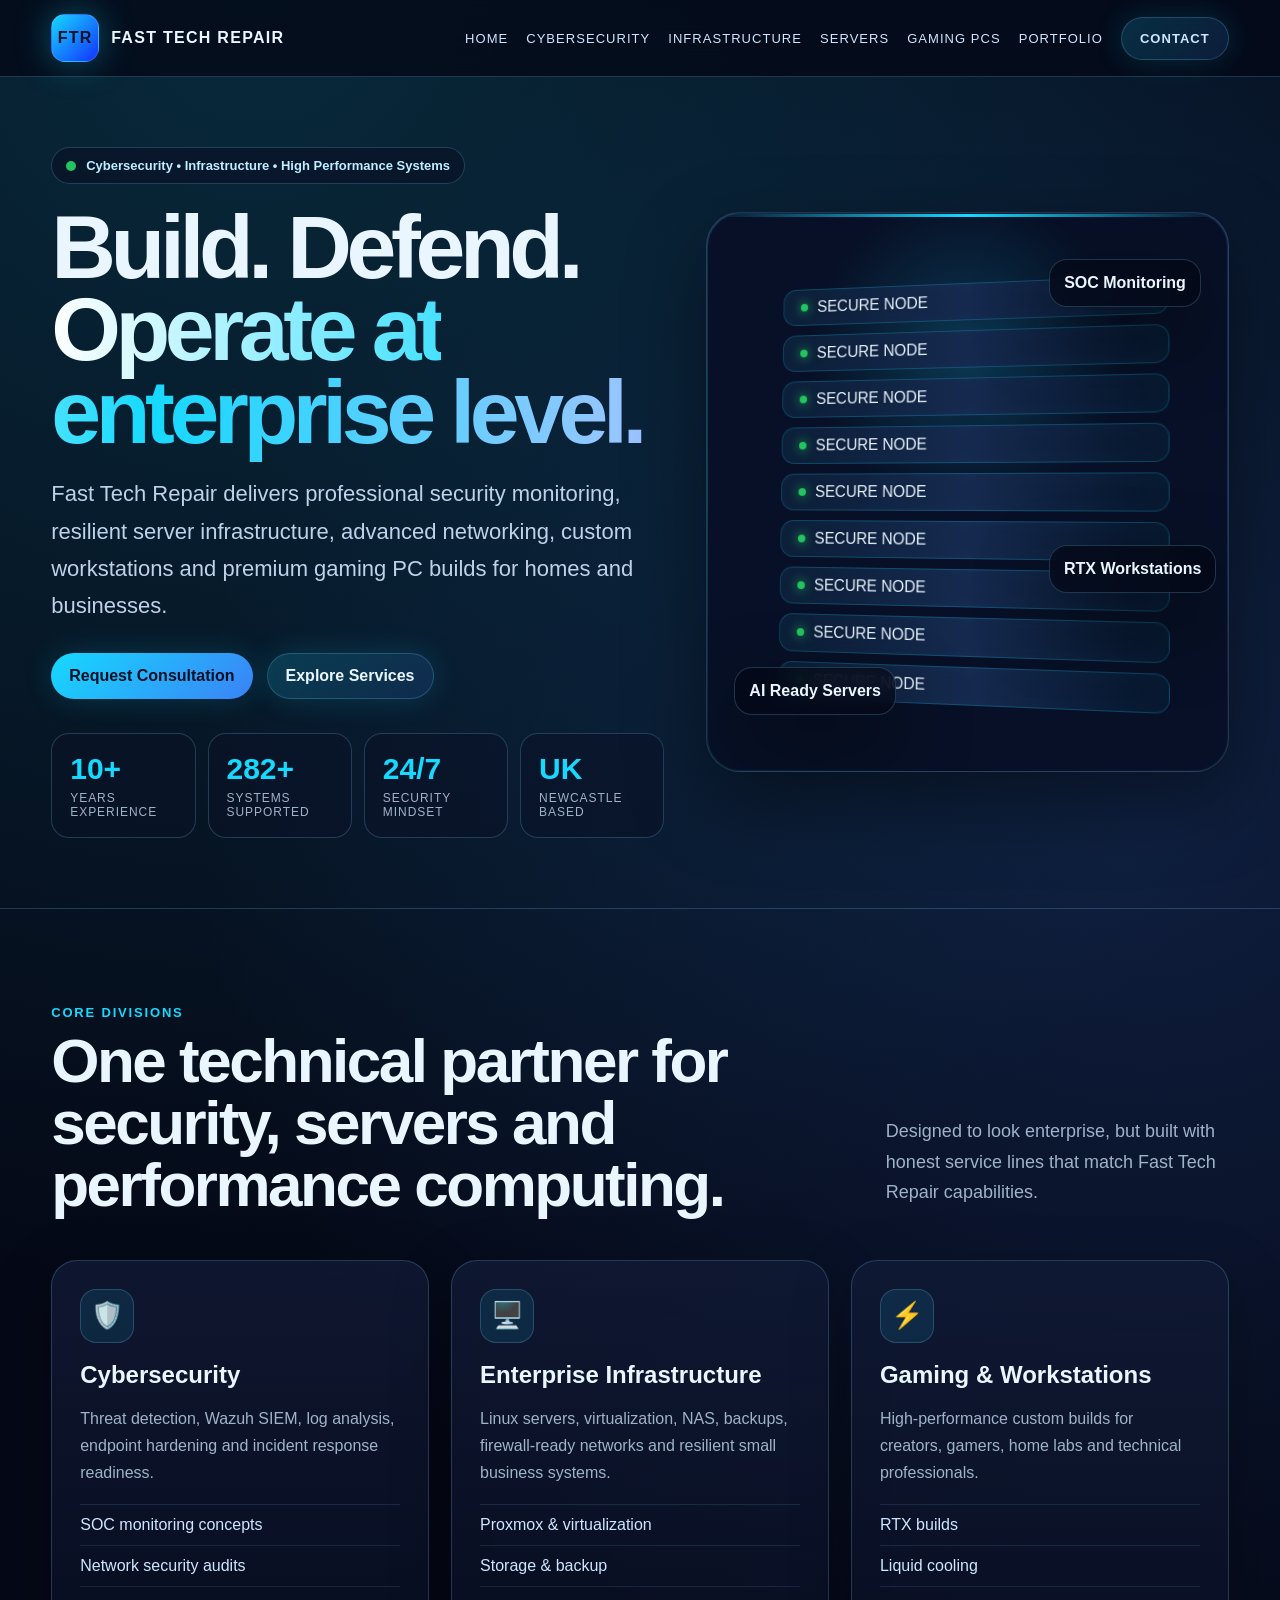
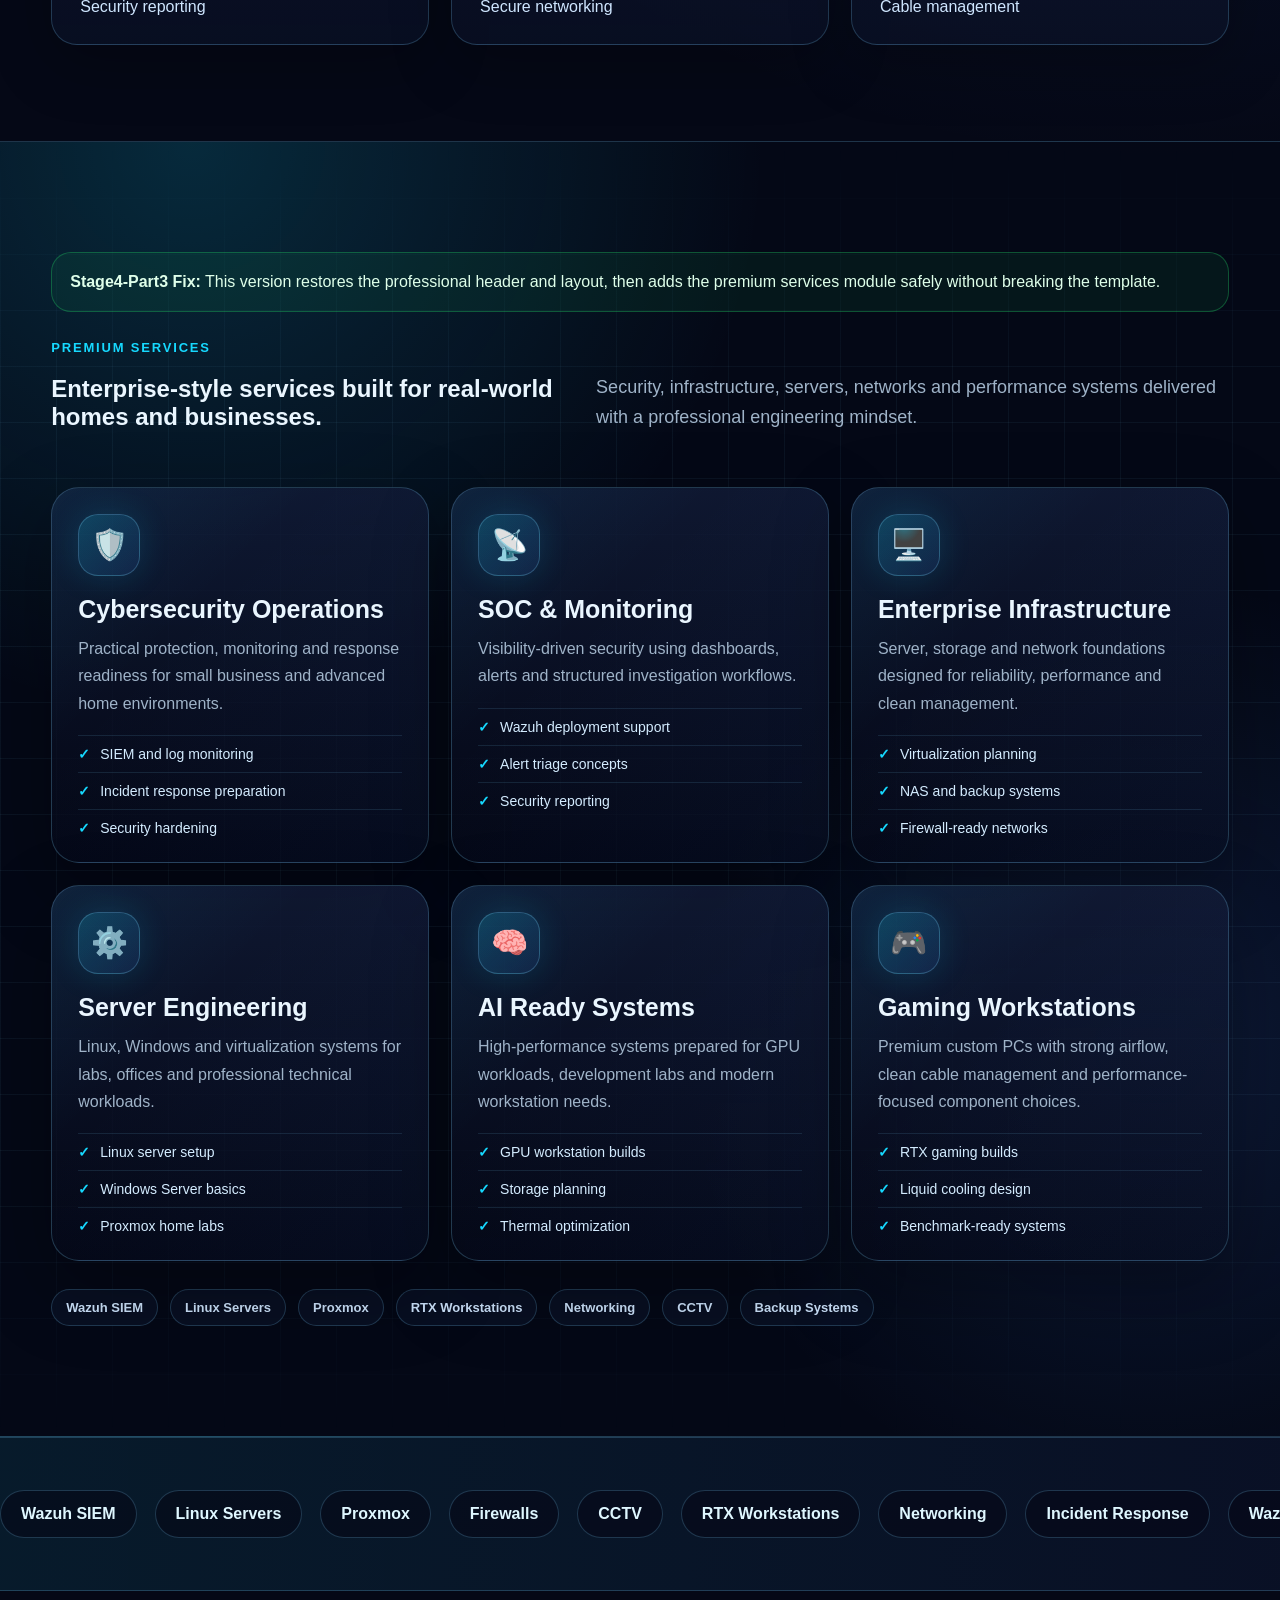
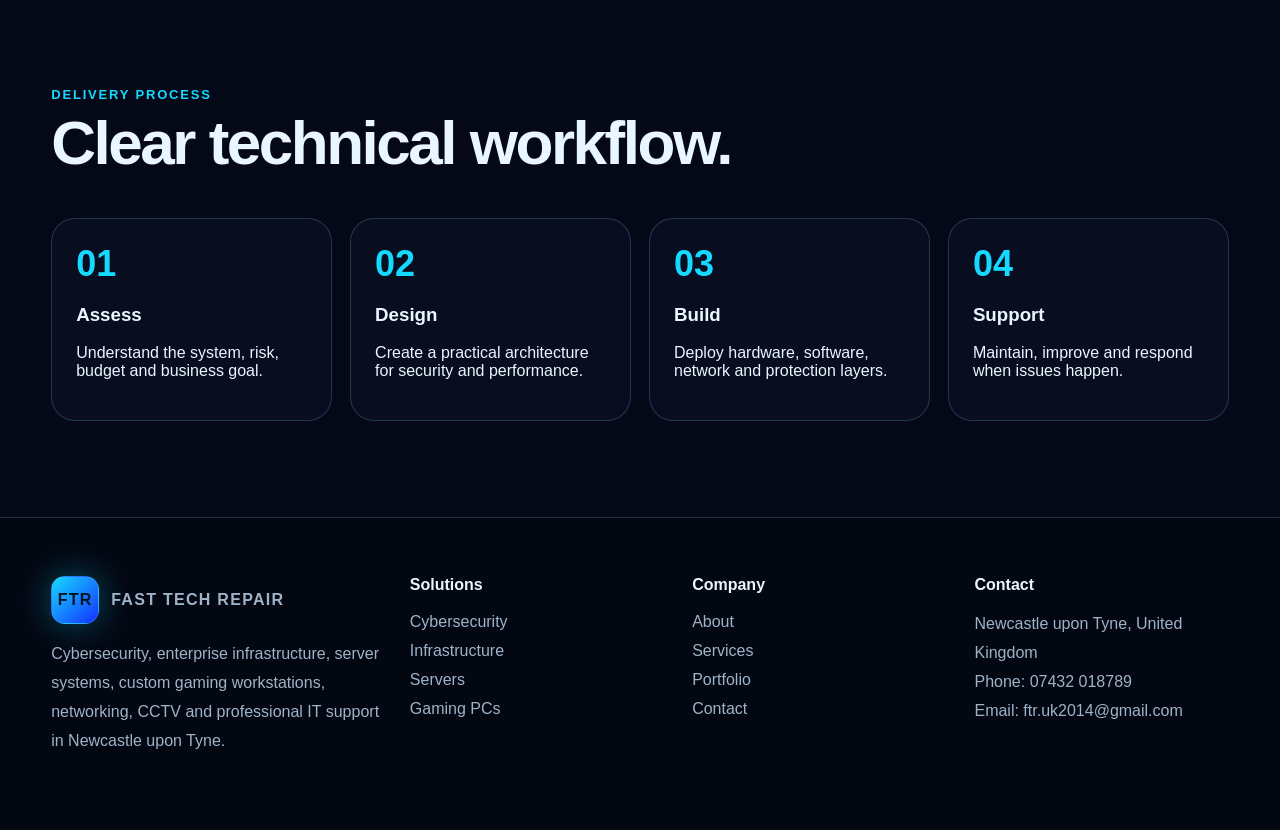
==== commit f1131292: "Add files via upload" ====
--- a/index.html
+++ b/index.html
@@ -1,148 +1,23 @@
-<!DOCTYPE html>
-<html lang="en">
-<head>
-  <meta charset="UTF-8" />
-  <meta name="viewport" content="width=device-width, initial-scale=1.0" />
-  <title>Fast Tech Repair | Cybersecurity, Infrastructure and High Performance Systems</title>
-  <meta name="description" content="Fast Tech Repair provides cybersecurity, infrastructure, server, networking, CCTV, gaming PC and professional IT support services in Newcastle upon Tyne." />
-  <meta property="og:title" content="Fast Tech Repair" />
-  <meta property="og:description" content="Cybersecurity, infrastructure, server engineering and high performance systems." />
-  <meta property="og:type" content="website" />
-  <link rel="manifest" href="manifest.json" />
-  <link rel="stylesheet" href="assets/css/main.css" />
-</head>
-<body>
-  <div class="loader" id="loader"><div class="loader-mark">FTR</div><span>Loading security interface</span></div>
-  <div class="cursor-glow" id="cursorGlow"></div>
-  
-<header class="site-header">
-  <a class="brand" href="index.html">
-    <span class="logo">FTR</span>
-    <span>Fast Tech Repair</span>
-  </a>
-  <button class="menu-btn" id="menuBtn" aria-label="Open navigation">Menu</button>
-  
-<nav class="nav" id="nav">
-  <a href="index.html">Home</a>
-  <a href="cybersecurity.html">Cybersecurity</a>
-  <a href="infrastructure.html">Infrastructure</a>
-  <a href="servers.html">Servers</a>
-  <a href="gaming.html">Gaming PCs</a>
-  <a href="portfolio.html">Portfolio</a>
-  <a href="services.html">Services</a>
-  <a class="nav-cta" href="contact.html">Contact</a>
-</nav>
-
-</header>
-
-  <main>
-    <section class="hero">
-      <div class="orb orb-a"></div>
-      <div class="orb orb-b"></div>
-      <div class="hero-content reveal">
-        <span class="eyebrow">Cybersecurity • Infrastructure • High Performance Systems</span>
-        <h1>Build. Defend. Operate like an enterprise.</h1>
-        <p>Fast Tech Repair presents a modern security-first technology service for cybersecurity operations, server engineering, networking, CCTV, web support and premium gaming workstations.</p>
-        <div class="hero-actions">
-          <a class="btn primary" href="contact.html">Request Consultation</a>
-          <a class="btn ghost" href="cybersecurity.html">Explore Cybersecurity</a>
-        </div>
+<!doctype html><html lang="en"><head><meta charset="utf-8"><meta name="viewport" content="width=device-width,initial-scale=1"><title>Cybersecurity, Infrastructure & Gaming PC Systems | Fast Tech Repair</title><meta name="description" content="Fast Tech Repair provides cybersecurity, server, infrastructure, gaming PC and IT support services in Newcastle upon Tyne."><link rel="icon" href="assets/icons/favicon.svg"><link rel="stylesheet" href="assets/css/main.css"><link rel="stylesheet" href="assets/css/services-pro.css"></head><body><header class="nav"><div class="container nav-wrap"><a class="brand" href="index.html"><div class="logo">FTR</div><span>FAST TECH REPAIR</span></a><nav class="links"><a href="index.html">Home</a><a href="cybersecurity.html">Cybersecurity</a><a href="infrastructure.html">Infrastructure</a><a href="servers.html">Servers</a><a href="gaming.html">Gaming PCs</a><a href="portfolio.html">Portfolio</a><a href="contact.html" class="btn">Contact</a></nav><button class="hamb" data-nav-toggle>Menu</button></div></header><main><section class="hero"><div class="container hero-grid"><div class="reveal"><div class="badge"><span class="pulse"></span>Cybersecurity • Infrastructure • High Performance Systems</div><h1>Build. Defend. <span class="gradient">Operate at enterprise level.</span></h1><p>Fast Tech Repair delivers professional security monitoring, resilient server infrastructure, advanced networking, custom workstations and premium gaming PC builds for homes and businesses.</p><div class="hero-actions"><a class="btn primary" href="contact.html">Request Consultation</a><a class="btn" href="services.html">Explore Services</a></div><div class="stats"><div class="stat"><b data-count="10">0+</b><span>Years Experience</span></div><div class="stat"><b data-count="500">0+</b><span>Systems Supported</span></div><div class="stat"><b>24/7</b><span>Security Mindset</span></div><div class="stat"><b>UK</b><span>Newcastle Based</span></div></div></div><div class="visual reveal"><div class="visual-inner"><div class="scan"></div><div class="rack"><div class="server"><span class="led"></span><span>SECURE NODE</span></div><div class="server"><span class="led"></span><span>SECURE NODE</span></div><div class="server"><span class="led"></span><span>SECURE NODE</span></div><div class="server"><span class="led"></span><span>SECURE NODE</span></div><div class="server"><span class="led"></span><span>SECURE NODE</span></div><div class="server"><span class="led"></span><span>SECURE NODE</span></div><div class="server"><span class="led"></span><span>SECURE NODE</span></div><div class="server"><span class="led"></span><span>SECURE NODE</span></div><div class="server"><span class="led"></span><span>SECURE NODE</span></div></div><div class="floating-card fc1">SOC Monitoring</div><div class="floating-card fc2">AI Ready Servers</div><div class="floating-card fc3">RTX Workstations</div></div></div></div></section><section class="section"><div class="container"><div class="section-head reveal"><div><div class="kicker">Core Divisions</div><h2>One technical partner for security, servers and performance computing.</h2></div><p>Designed to look enterprise, but built with honest service lines that match Fast Tech Repair capabilities.</p></div><div class="grid three"><article class="card reveal"><div class="icon">🛡️</div><h3>Cybersecurity</h3><p>Threat detection, Wazuh SIEM, log analysis, endpoint hardening and incident response readiness.</p><div class="list"><span>SOC monitoring concepts</span><span>Network security audits</span><span>Security reporting</span></div></article><article class="card reveal"><div class="icon">🖥️</div><h3>Enterprise Infrastructure</h3><p>Linux servers, virtualization, NAS, backups, firewall-ready networks and resilient small business systems.</p><div class="list"><span>Proxmox & virtualization</span><span>Storage & backup</span><span>Secure networking</span></div></article><article class="card reveal"><div class="icon">⚡</div><h3>Gaming & Workstations</h3><p>High-performance custom builds for creators, gamers, home labs and technical professionals.</p><div class="list"><span>RTX builds</span><span>Liquid cooling</span><span>Cable management</span></div></article></div></div></section>
+<section class="premium-services" id="premium-services">
+  <div class="container premium-wrap">
+    <div class="repair-notice reveal"><strong>Stage4-Part3 Fix:</strong> This version restores the professional header and layout, then adds the premium services module safely without breaking the template.</div>
+    <div class="section-head reveal">
+      <div>
+        <div class="kicker">Premium Services</div>
+        <h2>Enterprise-style services built for real-world homes and businesses.</h2>
       </div>
-      <div class="security-console reveal">
-        <div class="console-top"><span></span><span></span><span></span><strong>SOC Console</strong></div>
-        <div class="console-map">
-          <div class="pulse p1"></div><div class="pulse p2"></div><div class="pulse p3"></div>
-          <div class="scan-line"></div>
-        </div>
-        <div class="console-list">
-          <div><b>SIEM</b><span>Monitoring active</span></div>
-          <div><b>Servers</b><span>Health check passed</span></div>
-          <div><b>Network</b><span>Traffic review ready</span></div>
-          <div><b>Workstation</b><span>Performance stable</span></div>
-        </div>
-      </div>
-    </section>
-
-    <section class="metrics">
-      <div class="metric reveal"><strong data-count="10">0</strong><span>Years Experience</span></div>
-      <div class="metric reveal"><strong data-count="500">0</strong><span>Systems Supported</span></div>
-      <div class="metric reveal"><strong data-count="24">0</strong><span>Security Mindset</span></div>
-      <div class="metric reveal"><strong data-count="100">0</strong><span>Responsive Design</span></div>
-    </section>
-
-    <section class="premium-section">
-      <div class="section-head reveal">
-        <span class="eyebrow">Premium Services</span>
-        <h2>One technology partner for security, infrastructure and performance.</h2>
-        <p>A strong professional presentation for customers, partners and cybersecurity career opportunities.</p>
-      </div>
-      <div class="premium-grid large">
-        <article class="premium-card reveal"><div class="card-icon">🛡️</div><h3>Cybersecurity Operations</h3><p>SIEM monitoring concepts, threat review, incident preparation and security reporting.</p></article>
-        <article class="premium-card reveal"><div class="card-icon">🖥️</div><h3>Enterprise Servers</h3><p>Linux, Windows, storage, virtualization, backup planning and secure configuration.</p></article>
-        <article class="premium-card reveal"><div class="card-icon">🧠</div><h3>AI Ready Workstations</h3><p>GPU systems, RTX workstations, high airflow design and technical computing builds.</p></article>
-        <article class="premium-card reveal"><div class="card-icon">🎮</div><h3>Gaming PCs</h3><p>Custom builds, upgrades, cooling, cable management, diagnostics and performance tuning.</p></article>
-        <article class="premium-card reveal"><div class="card-icon">🌐</div><h3>Network Engineering</h3><p>Routers, WiFi, firewalls, VPN, VLAN planning and troubleshooting.</p></article>
-        <article class="premium-card reveal"><div class="card-icon">📹</div><h3>CCTV Systems</h3><p>IP cameras, NVR, remote viewing and network camera support.</p></article>
-      </div>
-    </section>
-
-    <section class="timeline-section">
-      <div class="section-head reveal">
-        <span class="eyebrow">Operating Model</span>
-        <h2>From support request to secure delivery.</h2>
-      </div>
-      <div class="timeline">
-        <div class="timeline-item reveal"><span>01</span><h3>Assess</h3><p>Understand the device, network, security issue or project requirement.</p></div>
-        <div class="timeline-item reveal"><span>02</span><h3>Design</h3><p>Plan the correct solution with performance, reliability and security in mind.</p></div>
-        <div class="timeline-item reveal"><span>03</span><h3>Build</h3><p>Deploy systems, servers, networks, workstations or repairs carefully.</p></div>
-        <div class="timeline-item reveal"><span>04</span><h3>Support</h3><p>Provide clear follow-up, guidance and long-term technical support.</p></div>
-      </div>
-    </section>
-
-    <section class="partners">
-      <span>Cisco</span><span>Microsoft</span><span>Linux</span><span>Wazuh</span><span>Proxmox</span><span>Dell</span><span>HP</span><span>Lenovo</span><span>NVIDIA</span>
-    </section>
-
-    <section class="cta-band reveal">
-      <h2>Ready to make Fast Tech Repair look enterprise-grade?</h2>
-      <p>This version is stable, responsive and designed to replace the broken stages cleanly.</p>
-      <a class="btn primary" href="contact.html">Contact Fast Tech Repair</a>
-    </section>
-  </main>
-  
-<footer class="footer">
-  <div class="footer-brand">
-    <a class="brand footer-brand-link" href="index.html">
-      <span class="logo">FTR</span>
-      <span>Fast Tech Repair</span>
-    </a>
-    <p>Cybersecurity, infrastructure, servers, gaming workstations, networking, CCTV and professional IT support.</p>
+      <p>Security, infrastructure, servers, networks and performance systems delivered with a professional engineering mindset.</p>
+    </div>
+    <div class="premium-grid">
+      <article class="premium-card reveal"><div class="premium-icon">🛡️</div><h3>Cybersecurity Operations</h3><p>Practical protection, monitoring and response readiness for small business and advanced home environments.</p><ul><li>SIEM and log monitoring</li><li>Incident response preparation</li><li>Security hardening</li></ul></article>
+      <article class="premium-card reveal"><div class="premium-icon">📡</div><h3>SOC & Monitoring</h3><p>Visibility-driven security using dashboards, alerts and structured investigation workflows.</p><ul><li>Wazuh deployment support</li><li>Alert triage concepts</li><li>Security reporting</li></ul></article>
+      <article class="premium-card reveal"><div class="premium-icon">🖥️</div><h3>Enterprise Infrastructure</h3><p>Server, storage and network foundations designed for reliability, performance and clean management.</p><ul><li>Virtualization planning</li><li>NAS and backup systems</li><li>Firewall-ready networks</li></ul></article>
+      <article class="premium-card reveal"><div class="premium-icon">⚙️</div><h3>Server Engineering</h3><p>Linux, Windows and virtualization systems for labs, offices and professional technical workloads.</p><ul><li>Linux server setup</li><li>Windows Server basics</li><li>Proxmox home labs</li></ul></article>
+      <article class="premium-card reveal"><div class="premium-icon">🧠</div><h3>AI Ready Systems</h3><p>High-performance systems prepared for GPU workloads, development labs and modern workstation needs.</p><ul><li>GPU workstation builds</li><li>Storage planning</li><li>Thermal optimization</li></ul></article>
+      <article class="premium-card reveal"><div class="premium-icon">🎮</div><h3>Gaming Workstations</h3><p>Premium custom PCs with strong airflow, clean cable management and performance-focused component choices.</p><ul><li>RTX gaming builds</li><li>Liquid cooling design</li><li>Benchmark-ready systems</li></ul></article>
+    </div>
+    <div class="premium-strip reveal"><span>Wazuh SIEM</span><span>Linux Servers</span><span>Proxmox</span><span>RTX Workstations</span><span>Networking</span><span>CCTV</span><span>Backup Systems</span></div>
   </div>
-  <div class="footer-grid">
-    <div>
-      <h4>Solutions</h4>
-      <a href="cybersecurity.html">Cybersecurity</a>
-      <a href="infrastructure.html">Infrastructure</a>
-      <a href="servers.html">Servers</a>
-      <a href="gaming.html">Gaming PCs</a>
-    </div>
-    <div>
-      <h4>Company</h4>
-      <a href="services.html">Services</a>
-      <a href="portfolio.html">Portfolio</a>
-      <a href="about.html">About</a>
-      <a href="contact.html">Contact</a>
-    </div>
-    <div>
-      <h4>Official Links</h4>
-      <a href="https://fasttechrepair.com/">Website</a>
-      <a href="https://fasttechrepair.wordpress.com/">WordPress</a>
-      <a href="https://www.linkedin.com/in/fasttechrepair/">LinkedIn</a>
-      <a href="https://github.com/fasttechrepair">GitHub</a>
-    </div>
-  </div>
-</footer>
-
-  <script src="assets/js/app.js"></script>
-</body>
-</html>+</section>
+<div class="band"><div class="marquee"><span class="chip">Wazuh SIEM</span><span class="chip">Linux Servers</span><span class="chip">Proxmox</span><span class="chip">Firewalls</span><span class="chip">CCTV</span><span class="chip">RTX Workstations</span><span class="chip">Networking</span><span class="chip">Incident Response</span><span class="chip">Wazuh SIEM</span><span class="chip">Linux Servers</span><span class="chip">Proxmox</span></div></div><section class="section"><div class="container"><div class="section-head reveal"><div><div class="kicker">Delivery Process</div><h2>Clear technical workflow.</h2></div></div><div class="timeline"><div class="step reveal"><b>01</b><h3>Assess</h3><p>Understand the system, risk, budget and business goal.</p></div><div class="step reveal"><b>02</b><h3>Design</h3><p>Create a practical architecture for security and performance.</p></div><div class="step reveal"><b>03</b><h3>Build</h3><p>Deploy hardware, software, network and protection layers.</p></div><div class="step reveal"><b>04</b><h3>Support</h3><p>Maintain, improve and respond when issues happen.</p></div></div></div></section></main><footer class="footer"><div class="container footer-grid"><div><a class="brand" href="index.html"><div class="logo">FTR</div><span>FAST TECH REPAIR</span></a><p>Cybersecurity, enterprise infrastructure, server systems, custom gaming workstations, networking, CCTV and professional IT support in Newcastle upon Tyne.</p></div><div><h4>Solutions</h4><a href="cybersecurity.html">Cybersecurity</a><br><a href="infrastructure.html">Infrastructure</a><br><a href="servers.html">Servers</a><br><a href="gaming.html">Gaming PCs</a></div><div><h4>Company</h4><a href="about.html">About</a><br><a href="services.html">Services</a><br><a href="portfolio.html">Portfolio</a><br><a href="contact.html">Contact</a></div><div><h4>Contact</h4><p>Newcastle upon Tyne, United Kingdom<br>Phone: 07432 018789<br>Email: ftr.uk2014@gmail.com</p></div></div></footer><script src="assets/js/main.js"></script><script src="assets/js/services-pro.js"></script></body></html>
--- a/assets/css/main.css
+++ b/assets/css/main.css
@@ -1,45 +1 @@
-
-:root{
-  --bg:#030913;--bg2:#061527;--panel:#07182c;--panel2:#0b2138;--text:#eef9ff;--muted:#a9c6db;
-  --cyan:#00e7ff;--blue:#277cff;--green:#00ff9d;--purple:#8c5dff;--line:rgba(122,219,255,.24);
-  --shadow:0 34px 100px rgba(0,0,0,.45);
-}
-*{box-sizing:border-box}
-html{scroll-behavior:smooth}
-body{margin:0;font-family:Inter,Segoe UI,Arial,sans-serif;background:var(--bg);color:var(--text);overflow-x:hidden}
-body::before{content:"";position:fixed;inset:0;z-index:-3;background:
-radial-gradient(circle at 20% 10%,rgba(0,231,255,.18),transparent 28%),
-radial-gradient(circle at 82% 18%,rgba(140,93,255,.16),transparent 30%),
-radial-gradient(circle at 55% 78%,rgba(39,124,255,.14),transparent 34%),
-linear-gradient(135deg,#020713,#061427 55%,#02050d)}
-body::after{content:"";position:fixed;inset:0;z-index:-2;opacity:.24;background-image:
-linear-gradient(rgba(0,231,255,.08) 1px,transparent 1px),
-linear-gradient(90deg,rgba(0,231,255,.08) 1px,transparent 1px);background-size:58px 58px;mask-image:linear-gradient(to bottom,black,transparent 85%)}
-a{text-decoration:none;color:inherit}
-.loader{position:fixed;inset:0;background:#030913;z-index:999;display:grid;place-items:center;gap:14px;transition:.5s opacity,.5s visibility}
-.loader.hide{opacity:0;visibility:hidden}.loader-mark{width:82px;height:82px;border-radius:25px;background:linear-gradient(135deg,var(--cyan),var(--blue));display:grid;place-items:center;color:#001220;font-weight:1000;font-size:25px;box-shadow:0 0 80px rgba(0,231,255,.35)}.loader span{color:#b7dff0;text-transform:uppercase;letter-spacing:.18em;font-size:12px;font-weight:900}
-.cursor-glow{position:fixed;width:420px;height:420px;border-radius:50%;background:radial-gradient(circle,rgba(0,231,255,.12),transparent 65%);pointer-events:none;z-index:-1;transform:translate(-50%,-50%);display:none}
-.site-header{height:82px;display:flex;align-items:center;justify-content:space-between;gap:20px;padding:0 clamp(20px,7vw,118px);position:sticky;top:0;z-index:50;background:rgba(3,9,19,.82);backdrop-filter:blur(18px);border-bottom:1px solid var(--line)}
-.brand{display:flex;align-items:center;gap:13px;font-weight:1000;text-transform:uppercase;letter-spacing:.07em}.logo{width:46px;height:46px;border-radius:15px;background:linear-gradient(135deg,var(--cyan),var(--blue));display:grid;place-items:center;color:#00131d;box-shadow:0 0 35px rgba(0,231,255,.42);font-weight:1000}
-.nav{display:flex;align-items:center;gap:21px;font-size:12px;font-weight:950;letter-spacing:.1em;text-transform:uppercase;color:#d7edfb}.nav a{opacity:.9}.nav a:hover{opacity:1;color:var(--cyan)}.nav-cta{padding:12px 17px;border:1px solid rgba(0,231,255,.38);border-radius:999px;background:rgba(0,231,255,.08)}.menu-btn{display:none}
-.hero{position:relative;min-height:calc(100vh - 82px);display:grid;grid-template-columns:1.04fr .96fr;gap:58px;align-items:center;padding:78px clamp(22px,8vw,128px);overflow:hidden}.orb{position:absolute;border-radius:50%;filter:blur(7px);opacity:.42}.orb-a{width:460px;height:460px;right:-120px;top:80px;background:radial-gradient(circle,var(--cyan),transparent 65%);animation:float 9s infinite alternate}.orb-b{width:300px;height:300px;left:-80px;bottom:40px;background:radial-gradient(circle,var(--purple),transparent 65%);animation:float 8s infinite alternate-reverse}
-.eyebrow{display:block;color:var(--cyan);font-size:12px;font-weight:1000;text-transform:uppercase;letter-spacing:.16em;margin-bottom:17px}.hero h1,.sub-hero h1{font-size:clamp(54px,8vw,118px);line-height:.88;letter-spacing:-.08em;margin:0 0 25px}.hero p,.sub-hero p{font-size:clamp(18px,1.75vw,24px);line-height:1.62;color:#bfd8ea;max-width:790px}.hero-actions{display:flex;gap:15px;flex-wrap:wrap;margin-top:34px}.btn{display:inline-flex;align-items:center;justify-content:center;padding:15px 22px;border-radius:999px;font-weight:1000}.primary{background:linear-gradient(135deg,var(--cyan),var(--blue));color:#00131c;box-shadow:0 22px 70px rgba(0,231,255,.25)}.ghost{border:1px solid var(--line);background:rgba(255,255,255,.04)}
-.security-console{position:relative;border:1px solid rgba(122,219,255,.32);border-radius:34px;background:linear-gradient(145deg,rgba(8,24,43,.93),rgba(4,13,27,.72));box-shadow:var(--shadow);padding:30px;min-height:560px;overflow:hidden}.security-console::before{content:"";position:absolute;inset:-80px;background:radial-gradient(circle at 25% 20%,rgba(0,231,255,.18),transparent 28%),linear-gradient(120deg,transparent,rgba(39,124,255,.18),transparent);animation:scanbg 7s infinite alternate}.console-top{position:relative;z-index:2;display:flex;align-items:center;gap:8px;color:#cbe6f8}.console-top span{width:12px;height:12px;border-radius:50%;background:var(--cyan);box-shadow:0 0 20px var(--cyan)}.console-top strong{margin-left:12px;text-transform:uppercase;letter-spacing:.12em;font-size:12px}.console-map{position:relative;z-index:2;height:300px;margin:30px 0;border:1px solid var(--line);border-radius:26px;background:
-radial-gradient(circle at 20% 50%,rgba(0,231,255,.22),transparent 10%),
-radial-gradient(circle at 70% 30%,rgba(0,255,157,.16),transparent 9%),
-linear-gradient(rgba(0,231,255,.07) 1px,transparent 1px),
-linear-gradient(90deg,rgba(0,231,255,.07) 1px,transparent 1px);background-size:100% 100%,100% 100%,34px 34px,34px 34px;overflow:hidden}.scan-line{position:absolute;top:0;bottom:0;width:4px;background:linear-gradient(to bottom,transparent,var(--cyan),transparent);animation:sweep 4s infinite;box-shadow:0 0 40px var(--cyan)}.pulse{position:absolute;width:14px;height:14px;border-radius:50%;background:var(--green);box-shadow:0 0 25px var(--green)}.p1{left:22%;top:42%}.p2{left:68%;top:26%}.p3{left:78%;top:64%}.console-list{position:relative;z-index:2;display:grid;gap:12px}.console-list div{display:flex;justify-content:space-between;gap:14px;border:1px solid var(--line);border-radius:15px;padding:14px 16px;background:rgba(255,255,255,.045)}.console-list span{color:#a8c7dc}
-.metrics{display:grid;grid-template-columns:repeat(4,1fr);gap:16px;padding:34px clamp(22px,8vw,128px) 82px}.metric{border:1px solid var(--line);border-radius:24px;padding:28px;background:linear-gradient(145deg,rgba(9,24,43,.85),rgba(6,14,27,.8));box-shadow:0 24px 70px rgba(0,0,0,.25)}.metric strong{display:block;font-size:46px;color:var(--cyan);line-height:1}.metric span{display:block;margin-top:10px;color:#b8d2e4;text-transform:uppercase;letter-spacing:.1em;font-size:12px;font-weight:1000}
-.premium-section,.timeline-section{padding:90px clamp(22px,8vw,128px)}.section-head{max-width:920px;margin-bottom:38px}.section-head h2,.cta-band h2{font-size:clamp(36px,5vw,74px);line-height:.95;letter-spacing:-.06em;margin:0 0 18px}.section-head p,.cta-band p{color:#bdd8ea;font-size:18px;line-height:1.7}.premium-grid{display:grid;grid-template-columns:repeat(3,1fr);gap:18px}.premium-grid.large{grid-template-columns:repeat(3,1fr)}.premium-card{min-height:260px;border:1px solid var(--line);border-radius:30px;padding:30px;background:linear-gradient(145deg,rgba(10,28,49,.92),rgba(6,15,29,.86));box-shadow:0 28px 80px rgba(0,0,0,.28);position:relative;overflow:hidden;transition:.35s transform,.35s border-color,.35s box-shadow}.premium-card::before{content:"";position:absolute;inset:0;background:linear-gradient(120deg,transparent,rgba(0,231,255,.12),transparent);transform:translateX(-120%);transition:.65s}.premium-card:hover{transform:translateY(-10px);border-color:rgba(0,231,255,.64);box-shadow:0 36px 110px rgba(0,231,255,.13)}.premium-card:hover::before{transform:translateX(120%)}.card-icon{width:62px;height:62px;border-radius:22px;display:grid;place-items:center;background:linear-gradient(135deg,rgba(0,231,255,.22),rgba(39,124,255,.13));font-size:29px;margin-bottom:24px}.premium-card h3{font-size:24px;margin:0 0 13px}.premium-card p{color:#b8d1e3;line-height:1.65;margin:0}
-.timeline{display:grid;grid-template-columns:repeat(4,1fr);gap:16px}.timeline-item{border:1px solid var(--line);border-radius:28px;padding:26px;background:rgba(9,25,45,.8)}.timeline-item span{color:var(--cyan);font-weight:1000;font-size:28px}.timeline-item h3{font-size:24px}.timeline-item p{color:#b7d0e3;line-height:1.6}
-.partners{padding:36px clamp(22px,8vw,128px);display:flex;gap:14px;flex-wrap:wrap;justify-content:center;border-top:1px solid var(--line);border-bottom:1px solid var(--line);background:rgba(255,255,255,.025)}.partners span{border:1px solid var(--line);border-radius:999px;padding:12px 18px;color:#dff8ff;font-weight:1000;letter-spacing:.08em;text-transform:uppercase;font-size:12px}
-.cta-band{margin:90px clamp(22px,8vw,128px);padding:48px;border:1px solid rgba(0,231,255,.35);border-radius:36px;background:linear-gradient(135deg,rgba(0,231,255,.14),rgba(39,124,255,.08));text-align:center;box-shadow:var(--shadow)}
-.sub-hero{position:relative;min-height:58vh;display:grid;place-items:center;padding:90px clamp(22px,8vw,128px);overflow:hidden}.sub-hero-grid{position:absolute;inset:0;background:
-radial-gradient(circle at 25% 30%,rgba(0,231,255,.16),transparent 28%),
-linear-gradient(rgba(0,231,255,.06) 1px,transparent 1px),
-linear-gradient(90deg,rgba(0,231,255,.06) 1px,transparent 1px);background-size:100% 100%,44px 44px,44px 44px;opacity:.9}.sub-hero-content{position:relative;max-width:1050px;text-align:center}
-.footer{display:grid;grid-template-columns:1.1fr 1.2fr;gap:40px;padding:58px clamp(22px,8vw,128px);border-top:1px solid var(--line);background:#020713}.footer p{color:#b4ccdd;line-height:1.7;max-width:620px}.footer-grid{display:grid;grid-template-columns:repeat(3,1fr);gap:22px}.footer h4{margin:0 0 14px}.footer a{display:block;color:#b9d4e8;margin:9px 0}.footer a:hover{color:var(--cyan)}.footer-brand-link{margin-bottom:20px}
-.reveal{opacity:0;transform:translateY(26px);transition:opacity .75s ease,transform .75s ease}.reveal.visible{opacity:1;transform:translateY(0)}
-@keyframes sweep{from{left:-4px}to{left:100%}}@keyframes float{to{transform:translateY(-35px) translateX(25px)}}@keyframes scanbg{to{transform:translate(25px,15px) rotate(2deg)}}
-@media(max-width:1050px){.nav{display:none;width:100%;flex-direction:column;align-items:flex-start;padding:18px 0}.nav.open{display:flex}.menu-btn{display:block;margin-left:auto;border:1px solid var(--line);background:rgba(0,231,255,.08);color:var(--text);border-radius:12px;padding:10px 14px;font-weight:1000}.site-header{height:auto;min-height:74px;align-items:flex-start;flex-wrap:wrap;padding:16px 22px}.hero{grid-template-columns:1fr}.security-console{min-height:460px}.metrics,.premium-grid,.premium-grid.large{grid-template-columns:repeat(2,1fr)}.timeline{grid-template-columns:repeat(2,1fr)}.footer{grid-template-columns:1fr}}
-@media(max-width:680px){.hero{padding:54px 20px}.hero h1,.sub-hero h1{font-size:clamp(46px,15vw,72px)}.security-console{display:none}.metrics,.premium-grid,.premium-grid.large,.timeline,.footer-grid{grid-template-columns:1fr}.premium-section,.timeline-section,.sub-hero{padding:62px 20px}.cta-band{margin:60px 20px;padding:30px}.hero-actions{flex-direction:column}.btn{width:100%}.brand span:last-child{font-size:13px}.cursor-glow{display:none!important}}
+:root{--bg:#050816;--panel:#0b1228;--panel2:#111a35;--line:rgba(125,211,252,.22);--text:#eaf6ff;--muted:#9fb3c8;--cyan:#16d9ff;--blue:#3b82f6;--green:#22c55e;--orange:#f97316;--shadow:0 30px 80px rgba(0,0,0,.45)}*{box-sizing:border-box}html{scroll-behavior:smooth}body{margin:0;font-family:Inter,Arial,sans-serif;background:radial-gradient(circle at 20% 0%,rgba(22,217,255,.16),transparent 32%),radial-gradient(circle at 90% 20%,rgba(59,130,246,.18),transparent 28%),var(--bg);color:var(--text);overflow-x:hidden}a{color:inherit;text-decoration:none}img,svg{max-width:100%;display:block}.container{width:min(1180px,92%);margin:auto}.nav{position:sticky;top:0;z-index:50;background:rgba(5,8,22,.78);backdrop-filter:blur(18px);border-bottom:1px solid var(--line)}.nav-wrap{height:76px;display:flex;align-items:center;justify-content:space-between}.brand{display:flex;gap:12px;align-items:center;font-weight:900;letter-spacing:.08em}.logo{width:48px;height:48px;border:1px solid var(--line);border-radius:14px;background:linear-gradient(135deg,var(--cyan),#1431ff);display:grid;place-items:center;color:#001424;box-shadow:0 0 35px rgba(22,217,255,.35)}.links{display:flex;gap:18px;align-items:center}.links a{font-size:13px;color:#cfe6ff;text-transform:uppercase;letter-spacing:.08em}.links a:hover{color:var(--cyan)}.btn{display:inline-flex;align-items:center;justify-content:center;gap:10px;padding:13px 18px;border-radius:999px;border:1px solid var(--line);background:linear-gradient(135deg,rgba(22,217,255,.18),rgba(59,130,246,.15));box-shadow:0 0 30px rgba(22,217,255,.16);font-weight:800}.btn.primary{background:linear-gradient(135deg,var(--cyan),var(--blue));color:#031025;border:0}.hamb{display:none}.hero{position:relative;min-height:calc(100vh - 76px);display:grid;place-items:center;overflow:hidden;border-bottom:1px solid var(--line)}.hero-grid{display:grid;grid-template-columns:1.08fr .92fr;gap:42px;align-items:center;padding:70px 0}.badge{display:inline-flex;gap:10px;align-items:center;border:1px solid var(--line);background:rgba(11,18,40,.72);padding:10px 14px;border-radius:999px;color:#bfeeff;font-weight:800;font-size:13px}.pulse{width:10px;height:10px;border-radius:50%;background:var(--green);box-shadow:0 0 0 0 rgba(34,197,94,.8);animation:pulse 1.8s infinite}.hero h1{font-size:clamp(44px,7vw,92px);line-height:.92;margin:22px 0 20px;letter-spacing:-.06em}.gradient{background:linear-gradient(90deg,#fff,var(--cyan),#9cc5ff);-webkit-background-clip:text;background-clip:text;color:transparent}.hero p{font-size:clamp(17px,2vw,22px);color:#bfd2e9;line-height:1.7;max-width:700px}.hero-actions{display:flex;gap:14px;flex-wrap:wrap;margin-top:28px}.stats{display:grid;grid-template-columns:repeat(4,1fr);gap:12px;margin-top:34px}.stat{padding:18px;border:1px solid var(--line);border-radius:18px;background:rgba(11,18,40,.62)}.stat b{font-size:30px;color:var(--cyan)}.stat span{display:block;color:var(--muted);font-size:12px;text-transform:uppercase;letter-spacing:.08em;margin-top:5px}.visual{position:relative;min-height:560px;border:1px solid var(--line);border-radius:34px;background:linear-gradient(180deg,rgba(17,26,53,.92),rgba(5,8,22,.88));box-shadow:var(--shadow);overflow:hidden}.visual:before{content:"";position:absolute;inset:-80px;background:conic-gradient(from 180deg,transparent,var(--cyan),transparent,var(--blue),transparent);animation:spin 16s linear infinite;opacity:.25}.visual-inner{position:absolute;inset:1px;border-radius:33px;background:radial-gradient(circle at 50% 25%,rgba(22,217,255,.20),transparent 32%),#071026;overflow:hidden}.rack{position:absolute;left:12%;right:12%;top:12%;bottom:12%;display:grid;gap:10px;transform:perspective(900px) rotateY(-10deg) rotateX(2deg)}.server{border:1px solid rgba(22,217,255,.25);border-radius:14px;background:linear-gradient(90deg,#0c1730,#16254a,#071026);box-shadow:inset 0 0 40px rgba(22,217,255,.08);display:flex;align-items:center;gap:10px;padding:0 18px}.led{width:8px;height:8px;border-radius:50%;background:var(--green);box-shadow:0 0 12px var(--green)}.scan{position:absolute;left:0;right:0;height:3px;background:linear-gradient(90deg,transparent,var(--cyan),transparent);animation:scan 4s ease-in-out infinite}.floating-card{position:absolute;border:1px solid var(--line);border-radius:18px;background:rgba(5,8,22,.78);backdrop-filter:blur(10px);padding:14px;box-shadow:var(--shadow);font-weight:900}.fc1{top:8%;right:5%}.fc2{bottom:10%;left:5%}.fc3{bottom:32%;right:2%}.section{padding:96px 0}.section-head{display:flex;justify-content:space-between;align-items:end;gap:24px;margin-bottom:34px}.kicker{color:var(--cyan);font-weight:900;letter-spacing:.14em;text-transform:uppercase;font-size:13px}.section h2{font-size:clamp(34px,5vw,62px);line-height:1;margin:10px 0;letter-spacing:-.04em}.section-head p,.lead{color:var(--muted);font-size:18px;line-height:1.7;max-width:760px}.grid{display:grid;gap:22px}.grid.three{grid-template-columns:repeat(3,1fr)}.grid.two{grid-template-columns:repeat(2,1fr)}.card{position:relative;border:1px solid var(--line);border-radius:26px;background:linear-gradient(180deg,rgba(17,26,53,.82),rgba(11,18,40,.62));padding:28px;box-shadow:0 18px 60px rgba(0,0,0,.25);overflow:hidden}.card:after{content:"";position:absolute;inset:auto -30% -40% -30%;height:140px;background:radial-gradient(circle,rgba(22,217,255,.20),transparent 65%)}.icon{width:54px;height:54px;border-radius:16px;border:1px solid var(--line);display:grid;place-items:center;background:rgba(22,217,255,.10);font-size:26px;margin-bottom:18px}.card h3{font-size:24px;margin:0 0 12px}.card p{color:var(--muted);line-height:1.7}.list{display:grid;gap:11px;margin-top:18px}.list span{color:#cfe6ff;border-top:1px solid rgba(125,211,252,.12);padding-top:11px}.band{border-top:1px solid var(--line);border-bottom:1px solid var(--line);background:linear-gradient(90deg,rgba(22,217,255,.09),rgba(59,130,246,.07));padding:52px 0;overflow:hidden}.marquee{display:flex;gap:18px;white-space:nowrap;animation:marquee 24s linear infinite}.chip{border:1px solid var(--line);border-radius:999px;padding:14px 20px;background:rgba(5,8,22,.6);font-weight:900;color:#dff7ff}.timeline{display:grid;grid-template-columns:repeat(4,1fr);gap:18px}.step{padding:24px;border:1px solid var(--line);border-radius:24px;background:rgba(11,18,40,.58)}.step b{color:var(--cyan);font-size:36px}.footer{border-top:1px solid var(--line);padding:58px 0;background:#030712}.footer-grid{display:grid;grid-template-columns:1.3fr repeat(3,1fr);gap:28px}.footer p,.footer a{color:var(--muted);line-height:1.8}.footer h4{margin:0 0 14px}.reveal{opacity:0;transform:translateY(22px);transition:opacity .7s ease,transform .7s ease}.reveal.show{opacity:1;transform:none}@keyframes pulse{70%{box-shadow:0 0 0 12px rgba(34,197,94,0)}}@keyframes spin{to{transform:rotate(360deg)}}@keyframes scan{0%,100%{top:8%}50%{top:90%}}@keyframes marquee{to{transform:translateX(-50%)}}@media(max-width:920px){.links{display:none;position:absolute;left:0;right:0;top:76px;background:#050816;border-bottom:1px solid var(--line);padding:20px;flex-direction:column}.links.open{display:flex}.hamb{display:block;background:none;border:1px solid var(--line);color:var(--text);border-radius:12px;padding:10px}.hero-grid,.grid.two{grid-template-columns:1fr}.visual{min-height:420px}.stats,.grid.three,.timeline,.footer-grid{grid-template-columns:1fr 1fr}.section-head{display:block}}@media(max-width:560px){.stats,.grid.three,.timeline,.footer-grid{grid-template-columns:1fr}.hero{min-height:auto}.hero-grid{padding:48px 0}.hero-actions{display:grid}.visual{min-height:330px}.section{padding:64px 0}.nav-wrap{height:68px}.links{top:68px}.brand span{font-size:12px}}
--- a/assets/css/services-pro.css
+++ b/assets/css/services-pro.css
@@ -0,0 +1,3 @@
+
+/* Stage4-Part3 Fix: Premium Services module. This file is additive and safe. */
+.premium-services{position:relative;padding:110px 0;border-top:1px solid var(--line);border-bottom:1px solid var(--line);background:radial-gradient(circle at 15% 0%,rgba(22,217,255,.16),transparent 34%),radial-gradient(circle at 90% 70%,rgba(59,130,246,.14),transparent 32%),rgba(5,8,22,.55);overflow:hidden}.premium-services:before{content:"";position:absolute;inset:0;background-image:linear-gradient(rgba(125,211,252,.06) 1px,transparent 1px),linear-gradient(90deg,rgba(125,211,252,.06) 1px,transparent 1px);background-size:56px 56px;mask-image:linear-gradient(to bottom,transparent,#000 20%,#000 80%,transparent)}.premium-wrap{position:relative;z-index:1}.premium-grid{display:grid;grid-template-columns:repeat(3,1fr);gap:22px;margin-top:36px}.premium-card{position:relative;min-height:286px;border:1px solid rgba(125,211,252,.24);border-radius:28px;background:linear-gradient(180deg,rgba(17,26,53,.86),rgba(5,8,22,.76));box-shadow:0 28px 80px rgba(0,0,0,.30);padding:26px;overflow:hidden;transition:transform .28s ease,border-color .28s ease,box-shadow .28s ease}.premium-card:hover{transform:translateY(-8px);border-color:rgba(22,217,255,.72);box-shadow:0 34px 110px rgba(22,217,255,.16)}.premium-card:before{content:"";position:absolute;inset:-1px;background:linear-gradient(135deg,rgba(22,217,255,.30),transparent 35%,rgba(59,130,246,.22));opacity:.2}.premium-card>*{position:relative;z-index:1}.premium-icon{width:62px;height:62px;border-radius:20px;display:grid;place-items:center;border:1px solid rgba(125,211,252,.26);background:linear-gradient(135deg,rgba(22,217,255,.20),rgba(59,130,246,.12));font-size:30px;box-shadow:0 0 32px rgba(22,217,255,.15);margin-bottom:20px}.premium-card h3{font-size:25px;line-height:1.1;margin:0 0 12px}.premium-card p{color:var(--muted);line-height:1.7;margin:0 0 18px}.premium-card ul{list-style:none;padding:0;margin:0;display:grid;gap:10px}.premium-card li{color:#d4ecff;border-top:1px solid rgba(125,211,252,.12);padding-top:10px;font-size:14px}.premium-card li:before{content:"✓";color:var(--cyan);font-weight:900;margin-right:10px}.premium-strip{display:flex;gap:12px;flex-wrap:wrap;margin-top:28px}.premium-strip span{border:1px solid rgba(125,211,252,.22);border-radius:999px;background:rgba(11,18,40,.72);padding:10px 14px;color:#cfe6ff;font-weight:800;font-size:13px}.repair-notice{border:1px solid rgba(34,197,94,.35);background:rgba(34,197,94,.08);border-radius:20px;padding:16px 18px;margin:0 0 28px;color:#dfffea;line-height:1.6}@media(max-width:920px){.premium-grid{grid-template-columns:1fr 1fr}.premium-services{padding:78px 0}}@media(max-width:560px){.premium-grid{grid-template-columns:1fr}.premium-card{min-height:auto}.premium-services{padding:62px 0}}
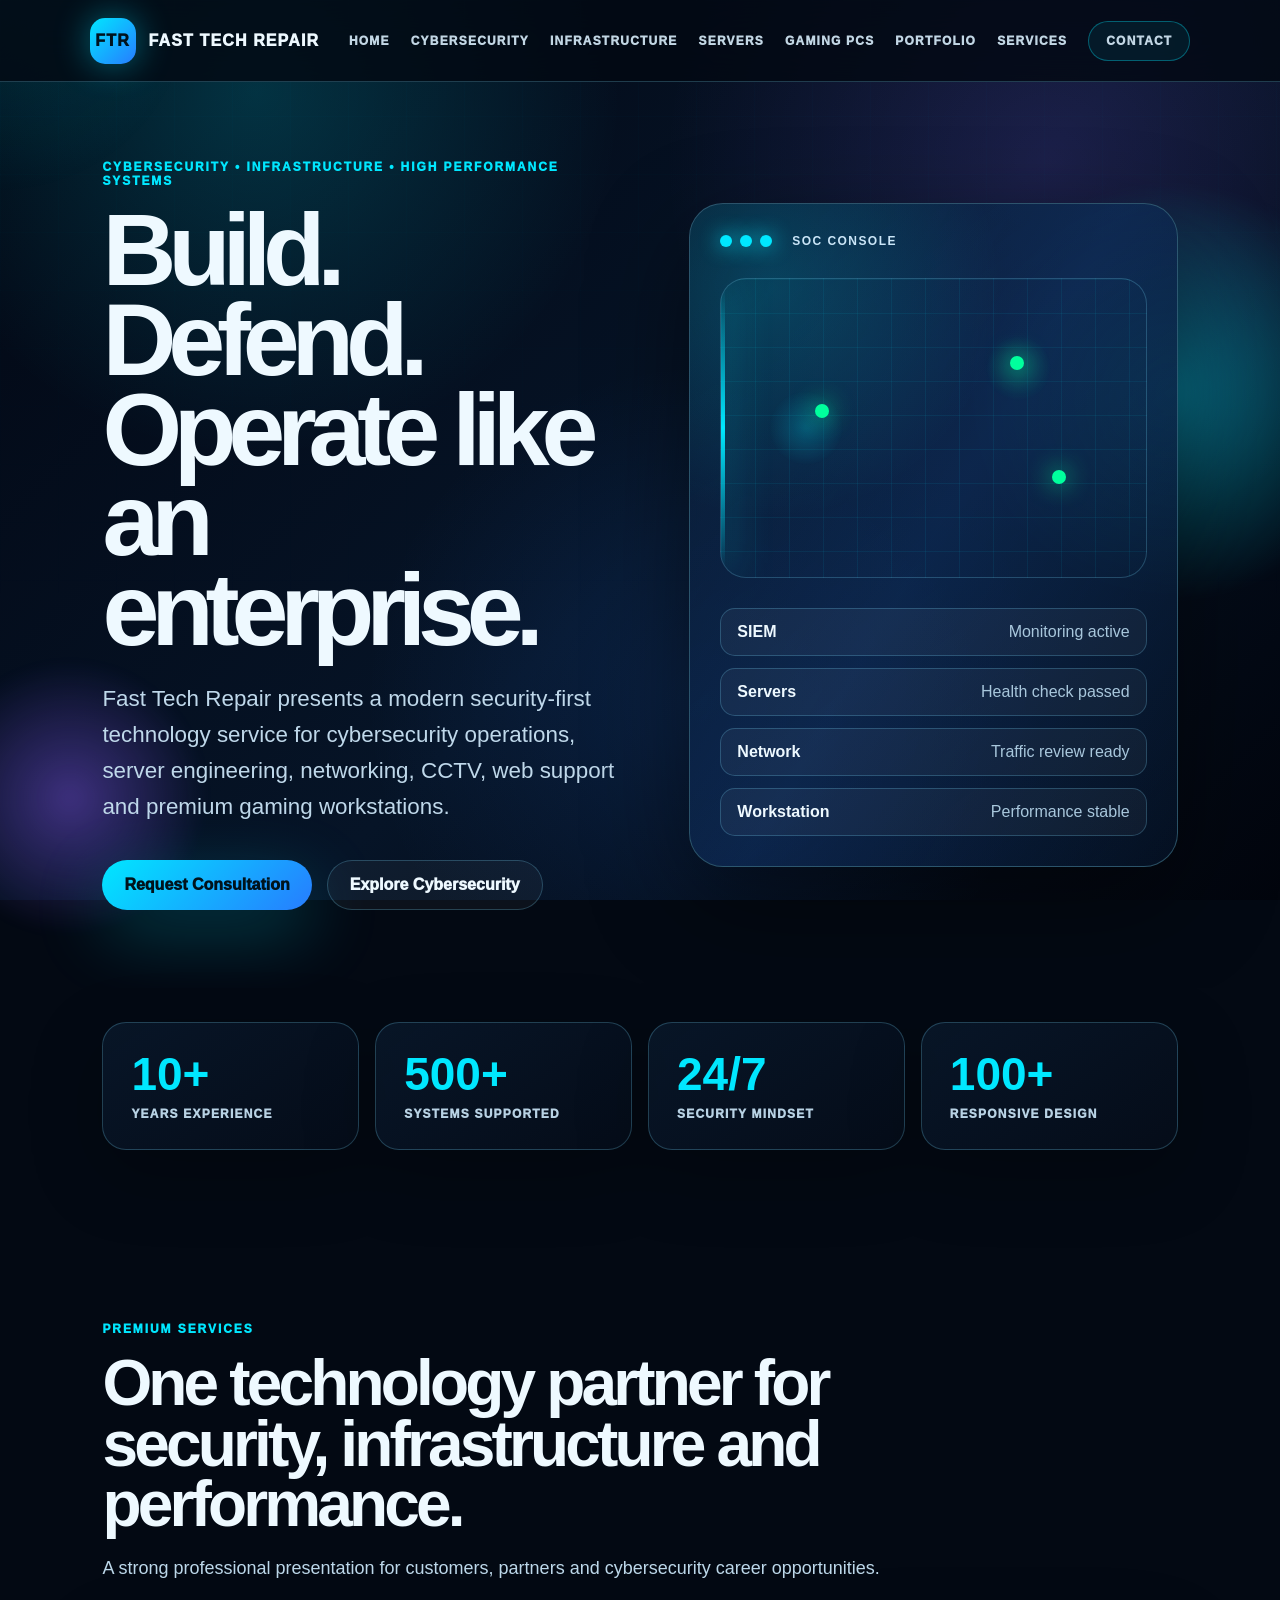
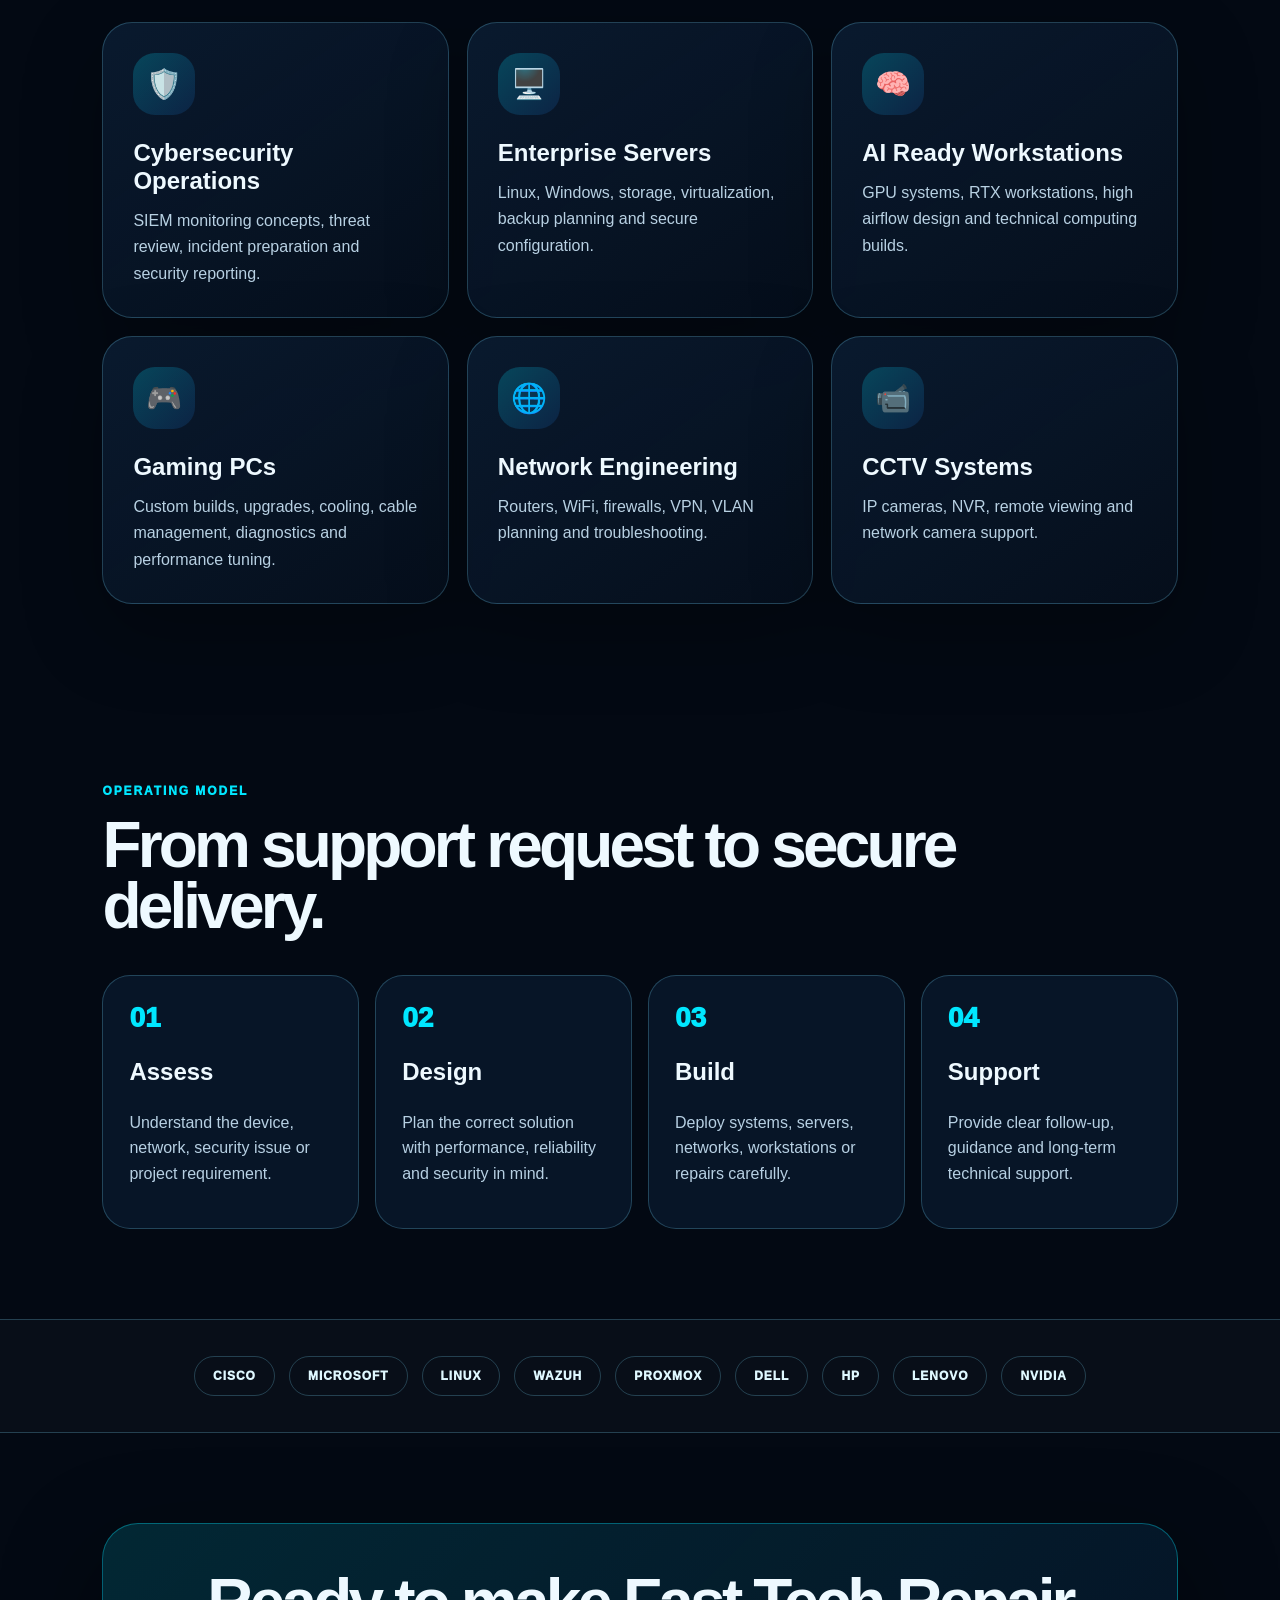
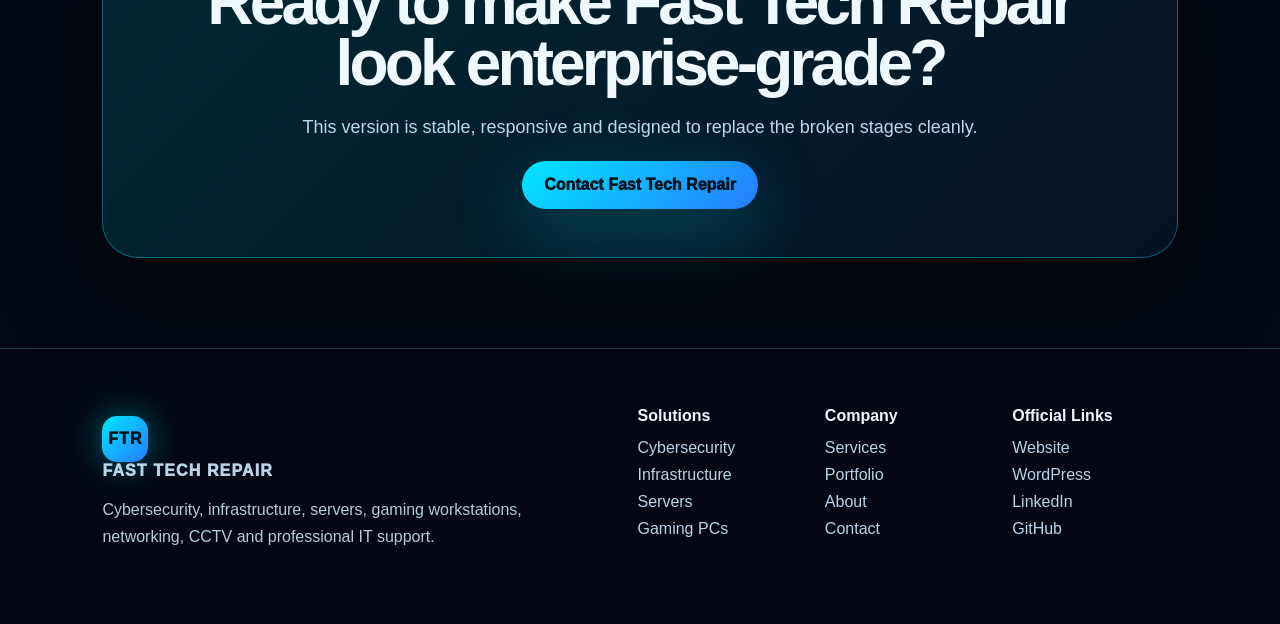
==== commit 01037a21: "Add files via upload" ====
--- a/index.html
+++ b/index.html
@@ -1,23 +1,148 @@
-<!doctype html><html lang="en"><head><meta charset="utf-8"><meta name="viewport" content="width=device-width,initial-scale=1"><title>Cybersecurity, Infrastructure & Gaming PC Systems | Fast Tech Repair</title><meta name="description" content="Fast Tech Repair provides cybersecurity, server, infrastructure, gaming PC and IT support services in Newcastle upon Tyne."><link rel="icon" href="assets/icons/favicon.svg"><link rel="stylesheet" href="assets/css/main.css"><link rel="stylesheet" href="assets/css/services-pro.css"></head><body><header class="nav"><div class="container nav-wrap"><a class="brand" href="index.html"><div class="logo">FTR</div><span>FAST TECH REPAIR</span></a><nav class="links"><a href="index.html">Home</a><a href="cybersecurity.html">Cybersecurity</a><a href="infrastructure.html">Infrastructure</a><a href="servers.html">Servers</a><a href="gaming.html">Gaming PCs</a><a href="portfolio.html">Portfolio</a><a href="contact.html" class="btn">Contact</a></nav><button class="hamb" data-nav-toggle>Menu</button></div></header><main><section class="hero"><div class="container hero-grid"><div class="reveal"><div class="badge"><span class="pulse"></span>Cybersecurity • Infrastructure • High Performance Systems</div><h1>Build. Defend. <span class="gradient">Operate at enterprise level.</span></h1><p>Fast Tech Repair delivers professional security monitoring, resilient server infrastructure, advanced networking, custom workstations and premium gaming PC builds for homes and businesses.</p><div class="hero-actions"><a class="btn primary" href="contact.html">Request Consultation</a><a class="btn" href="services.html">Explore Services</a></div><div class="stats"><div class="stat"><b data-count="10">0+</b><span>Years Experience</span></div><div class="stat"><b data-count="500">0+</b><span>Systems Supported</span></div><div class="stat"><b>24/7</b><span>Security Mindset</span></div><div class="stat"><b>UK</b><span>Newcastle Based</span></div></div></div><div class="visual reveal"><div class="visual-inner"><div class="scan"></div><div class="rack"><div class="server"><span class="led"></span><span>SECURE NODE</span></div><div class="server"><span class="led"></span><span>SECURE NODE</span></div><div class="server"><span class="led"></span><span>SECURE NODE</span></div><div class="server"><span class="led"></span><span>SECURE NODE</span></div><div class="server"><span class="led"></span><span>SECURE NODE</span></div><div class="server"><span class="led"></span><span>SECURE NODE</span></div><div class="server"><span class="led"></span><span>SECURE NODE</span></div><div class="server"><span class="led"></span><span>SECURE NODE</span></div><div class="server"><span class="led"></span><span>SECURE NODE</span></div></div><div class="floating-card fc1">SOC Monitoring</div><div class="floating-card fc2">AI Ready Servers</div><div class="floating-card fc3">RTX Workstations</div></div></div></div></section><section class="section"><div class="container"><div class="section-head reveal"><div><div class="kicker">Core Divisions</div><h2>One technical partner for security, servers and performance computing.</h2></div><p>Designed to look enterprise, but built with honest service lines that match Fast Tech Repair capabilities.</p></div><div class="grid three"><article class="card reveal"><div class="icon">🛡️</div><h3>Cybersecurity</h3><p>Threat detection, Wazuh SIEM, log analysis, endpoint hardening and incident response readiness.</p><div class="list"><span>SOC monitoring concepts</span><span>Network security audits</span><span>Security reporting</span></div></article><article class="card reveal"><div class="icon">🖥️</div><h3>Enterprise Infrastructure</h3><p>Linux servers, virtualization, NAS, backups, firewall-ready networks and resilient small business systems.</p><div class="list"><span>Proxmox & virtualization</span><span>Storage & backup</span><span>Secure networking</span></div></article><article class="card reveal"><div class="icon">⚡</div><h3>Gaming & Workstations</h3><p>High-performance custom builds for creators, gamers, home labs and technical professionals.</p><div class="list"><span>RTX builds</span><span>Liquid cooling</span><span>Cable management</span></div></article></div></div></section>
-<section class="premium-services" id="premium-services">
-  <div class="container premium-wrap">
-    <div class="repair-notice reveal"><strong>Stage4-Part3 Fix:</strong> This version restores the professional header and layout, then adds the premium services module safely without breaking the template.</div>
-    <div class="section-head reveal">
-      <div>
-        <div class="kicker">Premium Services</div>
-        <h2>Enterprise-style services built for real-world homes and businesses.</h2>
+<!DOCTYPE html>
+<html lang="en">
+<head>
+  <meta charset="UTF-8" />
+  <meta name="viewport" content="width=device-width, initial-scale=1.0" />
+  <title>Fast Tech Repair | Cybersecurity, Infrastructure and High Performance Systems</title>
+  <meta name="description" content="Fast Tech Repair provides cybersecurity, infrastructure, server, networking, CCTV, gaming PC and professional IT support services in Newcastle upon Tyne." />
+  <meta property="og:title" content="Fast Tech Repair" />
+  <meta property="og:description" content="Cybersecurity, infrastructure, server engineering and high performance systems." />
+  <meta property="og:type" content="website" />
+  <link rel="manifest" href="manifest.json" />
+  <link rel="stylesheet" href="assets/css/main.css" />
+</head>
+<body>
+  <div class="loader" id="loader"><div class="loader-mark">FTR</div><span>Loading security interface</span></div>
+  <div class="cursor-glow" id="cursorGlow"></div>
+  
+<header class="site-header">
+  <a class="brand" href="index.html">
+    <span class="logo">FTR</span>
+    <span>Fast Tech Repair</span>
+  </a>
+  <button class="menu-btn" id="menuBtn" aria-label="Open navigation">Menu</button>
+  
+<nav class="nav" id="nav">
+  <a href="index.html">Home</a>
+  <a href="cybersecurity.html">Cybersecurity</a>
+  <a href="infrastructure.html">Infrastructure</a>
+  <a href="servers.html">Servers</a>
+  <a href="gaming.html">Gaming PCs</a>
+  <a href="portfolio.html">Portfolio</a>
+  <a href="services.html">Services</a>
+  <a class="nav-cta" href="contact.html">Contact</a>
+</nav>
+
+</header>
+
+  <main>
+    <section class="hero">
+      <div class="orb orb-a"></div>
+      <div class="orb orb-b"></div>
+      <div class="hero-content reveal">
+        <span class="eyebrow">Cybersecurity • Infrastructure • High Performance Systems</span>
+        <h1>Build. Defend. Operate like an enterprise.</h1>
+        <p>Fast Tech Repair presents a modern security-first technology service for cybersecurity operations, server engineering, networking, CCTV, web support and premium gaming workstations.</p>
+        <div class="hero-actions">
+          <a class="btn primary" href="contact.html">Request Consultation</a>
+          <a class="btn ghost" href="cybersecurity.html">Explore Cybersecurity</a>
+        </div>
       </div>
-      <p>Security, infrastructure, servers, networks and performance systems delivered with a professional engineering mindset.</p>
+      <div class="security-console reveal">
+        <div class="console-top"><span></span><span></span><span></span><strong>SOC Console</strong></div>
+        <div class="console-map">
+          <div class="pulse p1"></div><div class="pulse p2"></div><div class="pulse p3"></div>
+          <div class="scan-line"></div>
+        </div>
+        <div class="console-list">
+          <div><b>SIEM</b><span>Monitoring active</span></div>
+          <div><b>Servers</b><span>Health check passed</span></div>
+          <div><b>Network</b><span>Traffic review ready</span></div>
+          <div><b>Workstation</b><span>Performance stable</span></div>
+        </div>
+      </div>
+    </section>
+
+    <section class="metrics">
+      <div class="metric reveal"><strong data-count="10">0</strong><span>Years Experience</span></div>
+      <div class="metric reveal"><strong data-count="500">0</strong><span>Systems Supported</span></div>
+      <div class="metric reveal"><strong data-count="24">0</strong><span>Security Mindset</span></div>
+      <div class="metric reveal"><strong data-count="100">0</strong><span>Responsive Design</span></div>
+    </section>
+
+    <section class="premium-section">
+      <div class="section-head reveal">
+        <span class="eyebrow">Premium Services</span>
+        <h2>One technology partner for security, infrastructure and performance.</h2>
+        <p>A strong professional presentation for customers, partners and cybersecurity career opportunities.</p>
+      </div>
+      <div class="premium-grid large">
+        <article class="premium-card reveal"><div class="card-icon">🛡️</div><h3>Cybersecurity Operations</h3><p>SIEM monitoring concepts, threat review, incident preparation and security reporting.</p></article>
+        <article class="premium-card reveal"><div class="card-icon">🖥️</div><h3>Enterprise Servers</h3><p>Linux, Windows, storage, virtualization, backup planning and secure configuration.</p></article>
+        <article class="premium-card reveal"><div class="card-icon">🧠</div><h3>AI Ready Workstations</h3><p>GPU systems, RTX workstations, high airflow design and technical computing builds.</p></article>
+        <article class="premium-card reveal"><div class="card-icon">🎮</div><h3>Gaming PCs</h3><p>Custom builds, upgrades, cooling, cable management, diagnostics and performance tuning.</p></article>
+        <article class="premium-card reveal"><div class="card-icon">🌐</div><h3>Network Engineering</h3><p>Routers, WiFi, firewalls, VPN, VLAN planning and troubleshooting.</p></article>
+        <article class="premium-card reveal"><div class="card-icon">📹</div><h3>CCTV Systems</h3><p>IP cameras, NVR, remote viewing and network camera support.</p></article>
+      </div>
+    </section>
+
+    <section class="timeline-section">
+      <div class="section-head reveal">
+        <span class="eyebrow">Operating Model</span>
+        <h2>From support request to secure delivery.</h2>
+      </div>
+      <div class="timeline">
+        <div class="timeline-item reveal"><span>01</span><h3>Assess</h3><p>Understand the device, network, security issue or project requirement.</p></div>
+        <div class="timeline-item reveal"><span>02</span><h3>Design</h3><p>Plan the correct solution with performance, reliability and security in mind.</p></div>
+        <div class="timeline-item reveal"><span>03</span><h3>Build</h3><p>Deploy systems, servers, networks, workstations or repairs carefully.</p></div>
+        <div class="timeline-item reveal"><span>04</span><h3>Support</h3><p>Provide clear follow-up, guidance and long-term technical support.</p></div>
+      </div>
+    </section>
+
+    <section class="partners">
+      <span>Cisco</span><span>Microsoft</span><span>Linux</span><span>Wazuh</span><span>Proxmox</span><span>Dell</span><span>HP</span><span>Lenovo</span><span>NVIDIA</span>
+    </section>
+
+    <section class="cta-band reveal">
+      <h2>Ready to make Fast Tech Repair look enterprise-grade?</h2>
+      <p>This version is stable, responsive and designed to replace the broken stages cleanly.</p>
+      <a class="btn primary" href="contact.html">Contact Fast Tech Repair</a>
+    </section>
+  </main>
+  
+<footer class="footer">
+  <div class="footer-brand">
+    <a class="brand footer-brand-link" href="index.html">
+      <span class="logo">FTR</span>
+      <span>Fast Tech Repair</span>
+    </a>
+    <p>Cybersecurity, infrastructure, servers, gaming workstations, networking, CCTV and professional IT support.</p>
+  </div>
+  <div class="footer-grid">
+    <div>
+      <h4>Solutions</h4>
+      <a href="cybersecurity.html">Cybersecurity</a>
+      <a href="infrastructure.html">Infrastructure</a>
+      <a href="servers.html">Servers</a>
+      <a href="gaming.html">Gaming PCs</a>
     </div>
-    <div class="premium-grid">
-      <article class="premium-card reveal"><div class="premium-icon">🛡️</div><h3>Cybersecurity Operations</h3><p>Practical protection, monitoring and response readiness for small business and advanced home environments.</p><ul><li>SIEM and log monitoring</li><li>Incident response preparation</li><li>Security hardening</li></ul></article>
-      <article class="premium-card reveal"><div class="premium-icon">📡</div><h3>SOC & Monitoring</h3><p>Visibility-driven security using dashboards, alerts and structured investigation workflows.</p><ul><li>Wazuh deployment support</li><li>Alert triage concepts</li><li>Security reporting</li></ul></article>
-      <article class="premium-card reveal"><div class="premium-icon">🖥️</div><h3>Enterprise Infrastructure</h3><p>Server, storage and network foundations designed for reliability, performance and clean management.</p><ul><li>Virtualization planning</li><li>NAS and backup systems</li><li>Firewall-ready networks</li></ul></article>
-      <article class="premium-card reveal"><div class="premium-icon">⚙️</div><h3>Server Engineering</h3><p>Linux, Windows and virtualization systems for labs, offices and professional technical workloads.</p><ul><li>Linux server setup</li><li>Windows Server basics</li><li>Proxmox home labs</li></ul></article>
-      <article class="premium-card reveal"><div class="premium-icon">🧠</div><h3>AI Ready Systems</h3><p>High-performance systems prepared for GPU workloads, development labs and modern workstation needs.</p><ul><li>GPU workstation builds</li><li>Storage planning</li><li>Thermal optimization</li></ul></article>
-      <article class="premium-card reveal"><div class="premium-icon">🎮</div><h3>Gaming Workstations</h3><p>Premium custom PCs with strong airflow, clean cable management and performance-focused component choices.</p><ul><li>RTX gaming builds</li><li>Liquid cooling design</li><li>Benchmark-ready systems</li></ul></article>
+    <div>
+      <h4>Company</h4>
+      <a href="services.html">Services</a>
+      <a href="portfolio.html">Portfolio</a>
+      <a href="about.html">About</a>
+      <a href="contact.html">Contact</a>
     </div>
-    <div class="premium-strip reveal"><span>Wazuh SIEM</span><span>Linux Servers</span><span>Proxmox</span><span>RTX Workstations</span><span>Networking</span><span>CCTV</span><span>Backup Systems</span></div>
+    <div>
+      <h4>Official Links</h4>
+      <a href="https://fasttechrepair.com/">Website</a>
+      <a href="https://fasttechrepair.wordpress.com/">WordPress</a>
+      <a href="https://www.linkedin.com/in/fasttechrepair/">LinkedIn</a>
+      <a href="https://github.com/fasttechrepair">GitHub</a>
+    </div>
   </div>
-</section>
-<div class="band"><div class="marquee"><span class="chip">Wazuh SIEM</span><span class="chip">Linux Servers</span><span class="chip">Proxmox</span><span class="chip">Firewalls</span><span class="chip">CCTV</span><span class="chip">RTX Workstations</span><span class="chip">Networking</span><span class="chip">Incident Response</span><span class="chip">Wazuh SIEM</span><span class="chip">Linux Servers</span><span class="chip">Proxmox</span></div></div><section class="section"><div class="container"><div class="section-head reveal"><div><div class="kicker">Delivery Process</div><h2>Clear technical workflow.</h2></div></div><div class="timeline"><div class="step reveal"><b>01</b><h3>Assess</h3><p>Understand the system, risk, budget and business goal.</p></div><div class="step reveal"><b>02</b><h3>Design</h3><p>Create a practical architecture for security and performance.</p></div><div class="step reveal"><b>03</b><h3>Build</h3><p>Deploy hardware, software, network and protection layers.</p></div><div class="step reveal"><b>04</b><h3>Support</h3><p>Maintain, improve and respond when issues happen.</p></div></div></div></section></main><footer class="footer"><div class="container footer-grid"><div><a class="brand" href="index.html"><div class="logo">FTR</div><span>FAST TECH REPAIR</span></a><p>Cybersecurity, enterprise infrastructure, server systems, custom gaming workstations, networking, CCTV and professional IT support in Newcastle upon Tyne.</p></div><div><h4>Solutions</h4><a href="cybersecurity.html">Cybersecurity</a><br><a href="infrastructure.html">Infrastructure</a><br><a href="servers.html">Servers</a><br><a href="gaming.html">Gaming PCs</a></div><div><h4>Company</h4><a href="about.html">About</a><br><a href="services.html">Services</a><br><a href="portfolio.html">Portfolio</a><br><a href="contact.html">Contact</a></div><div><h4>Contact</h4><p>Newcastle upon Tyne, United Kingdom<br>Phone: 07432 018789<br>Email: ftr.uk2014@gmail.com</p></div></div></footer><script src="assets/js/main.js"></script><script src="assets/js/services-pro.js"></script></body></html>+</footer>
+
+  <script src="assets/js/app.js"></script>
+</body>
+</html>
--- a/assets/css/main.css
+++ b/assets/css/main.css
@@ -1 +1,45 @@
-:root{--bg:#050816;--panel:#0b1228;--panel2:#111a35;--line:rgba(125,211,252,.22);--text:#eaf6ff;--muted:#9fb3c8;--cyan:#16d9ff;--blue:#3b82f6;--green:#22c55e;--orange:#f97316;--shadow:0 30px 80px rgba(0,0,0,.45)}*{box-sizing:border-box}html{scroll-behavior:smooth}body{margin:0;font-family:Inter,Arial,sans-serif;background:radial-gradient(circle at 20% 0%,rgba(22,217,255,.16),transparent 32%),radial-gradient(circle at 90% 20%,rgba(59,130,246,.18),transparent 28%),var(--bg);color:var(--text);overflow-x:hidden}a{color:inherit;text-decoration:none}img,svg{max-width:100%;display:block}.container{width:min(1180px,92%);margin:auto}.nav{position:sticky;top:0;z-index:50;background:rgba(5,8,22,.78);backdrop-filter:blur(18px);border-bottom:1px solid var(--line)}.nav-wrap{height:76px;display:flex;align-items:center;justify-content:space-between}.brand{display:flex;gap:12px;align-items:center;font-weight:900;letter-spacing:.08em}.logo{width:48px;height:48px;border:1px solid var(--line);border-radius:14px;background:linear-gradient(135deg,var(--cyan),#1431ff);display:grid;place-items:center;color:#001424;box-shadow:0 0 35px rgba(22,217,255,.35)}.links{display:flex;gap:18px;align-items:center}.links a{font-size:13px;color:#cfe6ff;text-transform:uppercase;letter-spacing:.08em}.links a:hover{color:var(--cyan)}.btn{display:inline-flex;align-items:center;justify-content:center;gap:10px;padding:13px 18px;border-radius:999px;border:1px solid var(--line);background:linear-gradient(135deg,rgba(22,217,255,.18),rgba(59,130,246,.15));box-shadow:0 0 30px rgba(22,217,255,.16);font-weight:800}.btn.primary{background:linear-gradient(135deg,var(--cyan),var(--blue));color:#031025;border:0}.hamb{display:none}.hero{position:relative;min-height:calc(100vh - 76px);display:grid;place-items:center;overflow:hidden;border-bottom:1px solid var(--line)}.hero-grid{display:grid;grid-template-columns:1.08fr .92fr;gap:42px;align-items:center;padding:70px 0}.badge{display:inline-flex;gap:10px;align-items:center;border:1px solid var(--line);background:rgba(11,18,40,.72);padding:10px 14px;border-radius:999px;color:#bfeeff;font-weight:800;font-size:13px}.pulse{width:10px;height:10px;border-radius:50%;background:var(--green);box-shadow:0 0 0 0 rgba(34,197,94,.8);animation:pulse 1.8s infinite}.hero h1{font-size:clamp(44px,7vw,92px);line-height:.92;margin:22px 0 20px;letter-spacing:-.06em}.gradient{background:linear-gradient(90deg,#fff,var(--cyan),#9cc5ff);-webkit-background-clip:text;background-clip:text;color:transparent}.hero p{font-size:clamp(17px,2vw,22px);color:#bfd2e9;line-height:1.7;max-width:700px}.hero-actions{display:flex;gap:14px;flex-wrap:wrap;margin-top:28px}.stats{display:grid;grid-template-columns:repeat(4,1fr);gap:12px;margin-top:34px}.stat{padding:18px;border:1px solid var(--line);border-radius:18px;background:rgba(11,18,40,.62)}.stat b{font-size:30px;color:var(--cyan)}.stat span{display:block;color:var(--muted);font-size:12px;text-transform:uppercase;letter-spacing:.08em;margin-top:5px}.visual{position:relative;min-height:560px;border:1px solid var(--line);border-radius:34px;background:linear-gradient(180deg,rgba(17,26,53,.92),rgba(5,8,22,.88));box-shadow:var(--shadow);overflow:hidden}.visual:before{content:"";position:absolute;inset:-80px;background:conic-gradient(from 180deg,transparent,var(--cyan),transparent,var(--blue),transparent);animation:spin 16s linear infinite;opacity:.25}.visual-inner{position:absolute;inset:1px;border-radius:33px;background:radial-gradient(circle at 50% 25%,rgba(22,217,255,.20),transparent 32%),#071026;overflow:hidden}.rack{position:absolute;left:12%;right:12%;top:12%;bottom:12%;display:grid;gap:10px;transform:perspective(900px) rotateY(-10deg) rotateX(2deg)}.server{border:1px solid rgba(22,217,255,.25);border-radius:14px;background:linear-gradient(90deg,#0c1730,#16254a,#071026);box-shadow:inset 0 0 40px rgba(22,217,255,.08);display:flex;align-items:center;gap:10px;padding:0 18px}.led{width:8px;height:8px;border-radius:50%;background:var(--green);box-shadow:0 0 12px var(--green)}.scan{position:absolute;left:0;right:0;height:3px;background:linear-gradient(90deg,transparent,var(--cyan),transparent);animation:scan 4s ease-in-out infinite}.floating-card{position:absolute;border:1px solid var(--line);border-radius:18px;background:rgba(5,8,22,.78);backdrop-filter:blur(10px);padding:14px;box-shadow:var(--shadow);font-weight:900}.fc1{top:8%;right:5%}.fc2{bottom:10%;left:5%}.fc3{bottom:32%;right:2%}.section{padding:96px 0}.section-head{display:flex;justify-content:space-between;align-items:end;gap:24px;margin-bottom:34px}.kicker{color:var(--cyan);font-weight:900;letter-spacing:.14em;text-transform:uppercase;font-size:13px}.section h2{font-size:clamp(34px,5vw,62px);line-height:1;margin:10px 0;letter-spacing:-.04em}.section-head p,.lead{color:var(--muted);font-size:18px;line-height:1.7;max-width:760px}.grid{display:grid;gap:22px}.grid.three{grid-template-columns:repeat(3,1fr)}.grid.two{grid-template-columns:repeat(2,1fr)}.card{position:relative;border:1px solid var(--line);border-radius:26px;background:linear-gradient(180deg,rgba(17,26,53,.82),rgba(11,18,40,.62));padding:28px;box-shadow:0 18px 60px rgba(0,0,0,.25);overflow:hidden}.card:after{content:"";position:absolute;inset:auto -30% -40% -30%;height:140px;background:radial-gradient(circle,rgba(22,217,255,.20),transparent 65%)}.icon{width:54px;height:54px;border-radius:16px;border:1px solid var(--line);display:grid;place-items:center;background:rgba(22,217,255,.10);font-size:26px;margin-bottom:18px}.card h3{font-size:24px;margin:0 0 12px}.card p{color:var(--muted);line-height:1.7}.list{display:grid;gap:11px;margin-top:18px}.list span{color:#cfe6ff;border-top:1px solid rgba(125,211,252,.12);padding-top:11px}.band{border-top:1px solid var(--line);border-bottom:1px solid var(--line);background:linear-gradient(90deg,rgba(22,217,255,.09),rgba(59,130,246,.07));padding:52px 0;overflow:hidden}.marquee{display:flex;gap:18px;white-space:nowrap;animation:marquee 24s linear infinite}.chip{border:1px solid var(--line);border-radius:999px;padding:14px 20px;background:rgba(5,8,22,.6);font-weight:900;color:#dff7ff}.timeline{display:grid;grid-template-columns:repeat(4,1fr);gap:18px}.step{padding:24px;border:1px solid var(--line);border-radius:24px;background:rgba(11,18,40,.58)}.step b{color:var(--cyan);font-size:36px}.footer{border-top:1px solid var(--line);padding:58px 0;background:#030712}.footer-grid{display:grid;grid-template-columns:1.3fr repeat(3,1fr);gap:28px}.footer p,.footer a{color:var(--muted);line-height:1.8}.footer h4{margin:0 0 14px}.reveal{opacity:0;transform:translateY(22px);transition:opacity .7s ease,transform .7s ease}.reveal.show{opacity:1;transform:none}@keyframes pulse{70%{box-shadow:0 0 0 12px rgba(34,197,94,0)}}@keyframes spin{to{transform:rotate(360deg)}}@keyframes scan{0%,100%{top:8%}50%{top:90%}}@keyframes marquee{to{transform:translateX(-50%)}}@media(max-width:920px){.links{display:none;position:absolute;left:0;right:0;top:76px;background:#050816;border-bottom:1px solid var(--line);padding:20px;flex-direction:column}.links.open{display:flex}.hamb{display:block;background:none;border:1px solid var(--line);color:var(--text);border-radius:12px;padding:10px}.hero-grid,.grid.two{grid-template-columns:1fr}.visual{min-height:420px}.stats,.grid.three,.timeline,.footer-grid{grid-template-columns:1fr 1fr}.section-head{display:block}}@media(max-width:560px){.stats,.grid.three,.timeline,.footer-grid{grid-template-columns:1fr}.hero{min-height:auto}.hero-grid{padding:48px 0}.hero-actions{display:grid}.visual{min-height:330px}.section{padding:64px 0}.nav-wrap{height:68px}.links{top:68px}.brand span{font-size:12px}}
+
+:root{
+  --bg:#030913;--bg2:#061527;--panel:#07182c;--panel2:#0b2138;--text:#eef9ff;--muted:#a9c6db;
+  --cyan:#00e7ff;--blue:#277cff;--green:#00ff9d;--purple:#8c5dff;--line:rgba(122,219,255,.24);
+  --shadow:0 34px 100px rgba(0,0,0,.45);
+}
+*{box-sizing:border-box}
+html{scroll-behavior:smooth}
+body{margin:0;font-family:Inter,Segoe UI,Arial,sans-serif;background:var(--bg);color:var(--text);overflow-x:hidden}
+body::before{content:"";position:fixed;inset:0;z-index:-3;background:
+radial-gradient(circle at 20% 10%,rgba(0,231,255,.18),transparent 28%),
+radial-gradient(circle at 82% 18%,rgba(140,93,255,.16),transparent 30%),
+radial-gradient(circle at 55% 78%,rgba(39,124,255,.14),transparent 34%),
+linear-gradient(135deg,#020713,#061427 55%,#02050d)}
+body::after{content:"";position:fixed;inset:0;z-index:-2;opacity:.24;background-image:
+linear-gradient(rgba(0,231,255,.08) 1px,transparent 1px),
+linear-gradient(90deg,rgba(0,231,255,.08) 1px,transparent 1px);background-size:58px 58px;mask-image:linear-gradient(to bottom,black,transparent 85%)}
+a{text-decoration:none;color:inherit}
+.loader{position:fixed;inset:0;background:#030913;z-index:999;display:grid;place-items:center;gap:14px;transition:.5s opacity,.5s visibility}
+.loader.hide{opacity:0;visibility:hidden}.loader-mark{width:82px;height:82px;border-radius:25px;background:linear-gradient(135deg,var(--cyan),var(--blue));display:grid;place-items:center;color:#001220;font-weight:1000;font-size:25px;box-shadow:0 0 80px rgba(0,231,255,.35)}.loader span{color:#b7dff0;text-transform:uppercase;letter-spacing:.18em;font-size:12px;font-weight:900}
+.cursor-glow{position:fixed;width:420px;height:420px;border-radius:50%;background:radial-gradient(circle,rgba(0,231,255,.12),transparent 65%);pointer-events:none;z-index:-1;transform:translate(-50%,-50%);display:none}
+.site-header{height:82px;display:flex;align-items:center;justify-content:space-between;gap:20px;padding:0 clamp(20px,7vw,118px);position:sticky;top:0;z-index:50;background:rgba(3,9,19,.82);backdrop-filter:blur(18px);border-bottom:1px solid var(--line)}
+.brand{display:flex;align-items:center;gap:13px;font-weight:1000;text-transform:uppercase;letter-spacing:.07em}.logo{width:46px;height:46px;border-radius:15px;background:linear-gradient(135deg,var(--cyan),var(--blue));display:grid;place-items:center;color:#00131d;box-shadow:0 0 35px rgba(0,231,255,.42);font-weight:1000}
+.nav{display:flex;align-items:center;gap:21px;font-size:12px;font-weight:950;letter-spacing:.1em;text-transform:uppercase;color:#d7edfb}.nav a{opacity:.9}.nav a:hover{opacity:1;color:var(--cyan)}.nav-cta{padding:12px 17px;border:1px solid rgba(0,231,255,.38);border-radius:999px;background:rgba(0,231,255,.08)}.menu-btn{display:none}
+.hero{position:relative;min-height:calc(100vh - 82px);display:grid;grid-template-columns:1.04fr .96fr;gap:58px;align-items:center;padding:78px clamp(22px,8vw,128px);overflow:hidden}.orb{position:absolute;border-radius:50%;filter:blur(7px);opacity:.42}.orb-a{width:460px;height:460px;right:-120px;top:80px;background:radial-gradient(circle,var(--cyan),transparent 65%);animation:float 9s infinite alternate}.orb-b{width:300px;height:300px;left:-80px;bottom:40px;background:radial-gradient(circle,var(--purple),transparent 65%);animation:float 8s infinite alternate-reverse}
+.eyebrow{display:block;color:var(--cyan);font-size:12px;font-weight:1000;text-transform:uppercase;letter-spacing:.16em;margin-bottom:17px}.hero h1,.sub-hero h1{font-size:clamp(54px,8vw,118px);line-height:.88;letter-spacing:-.08em;margin:0 0 25px}.hero p,.sub-hero p{font-size:clamp(18px,1.75vw,24px);line-height:1.62;color:#bfd8ea;max-width:790px}.hero-actions{display:flex;gap:15px;flex-wrap:wrap;margin-top:34px}.btn{display:inline-flex;align-items:center;justify-content:center;padding:15px 22px;border-radius:999px;font-weight:1000}.primary{background:linear-gradient(135deg,var(--cyan),var(--blue));color:#00131c;box-shadow:0 22px 70px rgba(0,231,255,.25)}.ghost{border:1px solid var(--line);background:rgba(255,255,255,.04)}
+.security-console{position:relative;border:1px solid rgba(122,219,255,.32);border-radius:34px;background:linear-gradient(145deg,rgba(8,24,43,.93),rgba(4,13,27,.72));box-shadow:var(--shadow);padding:30px;min-height:560px;overflow:hidden}.security-console::before{content:"";position:absolute;inset:-80px;background:radial-gradient(circle at 25% 20%,rgba(0,231,255,.18),transparent 28%),linear-gradient(120deg,transparent,rgba(39,124,255,.18),transparent);animation:scanbg 7s infinite alternate}.console-top{position:relative;z-index:2;display:flex;align-items:center;gap:8px;color:#cbe6f8}.console-top span{width:12px;height:12px;border-radius:50%;background:var(--cyan);box-shadow:0 0 20px var(--cyan)}.console-top strong{margin-left:12px;text-transform:uppercase;letter-spacing:.12em;font-size:12px}.console-map{position:relative;z-index:2;height:300px;margin:30px 0;border:1px solid var(--line);border-radius:26px;background:
+radial-gradient(circle at 20% 50%,rgba(0,231,255,.22),transparent 10%),
+radial-gradient(circle at 70% 30%,rgba(0,255,157,.16),transparent 9%),
+linear-gradient(rgba(0,231,255,.07) 1px,transparent 1px),
+linear-gradient(90deg,rgba(0,231,255,.07) 1px,transparent 1px);background-size:100% 100%,100% 100%,34px 34px,34px 34px;overflow:hidden}.scan-line{position:absolute;top:0;bottom:0;width:4px;background:linear-gradient(to bottom,transparent,var(--cyan),transparent);animation:sweep 4s infinite;box-shadow:0 0 40px var(--cyan)}.pulse{position:absolute;width:14px;height:14px;border-radius:50%;background:var(--green);box-shadow:0 0 25px var(--green)}.p1{left:22%;top:42%}.p2{left:68%;top:26%}.p3{left:78%;top:64%}.console-list{position:relative;z-index:2;display:grid;gap:12px}.console-list div{display:flex;justify-content:space-between;gap:14px;border:1px solid var(--line);border-radius:15px;padding:14px 16px;background:rgba(255,255,255,.045)}.console-list span{color:#a8c7dc}
+.metrics{display:grid;grid-template-columns:repeat(4,1fr);gap:16px;padding:34px clamp(22px,8vw,128px) 82px}.metric{border:1px solid var(--line);border-radius:24px;padding:28px;background:linear-gradient(145deg,rgba(9,24,43,.85),rgba(6,14,27,.8));box-shadow:0 24px 70px rgba(0,0,0,.25)}.metric strong{display:block;font-size:46px;color:var(--cyan);line-height:1}.metric span{display:block;margin-top:10px;color:#b8d2e4;text-transform:uppercase;letter-spacing:.1em;font-size:12px;font-weight:1000}
+.premium-section,.timeline-section{padding:90px clamp(22px,8vw,128px)}.section-head{max-width:920px;margin-bottom:38px}.section-head h2,.cta-band h2{font-size:clamp(36px,5vw,74px);line-height:.95;letter-spacing:-.06em;margin:0 0 18px}.section-head p,.cta-band p{color:#bdd8ea;font-size:18px;line-height:1.7}.premium-grid{display:grid;grid-template-columns:repeat(3,1fr);gap:18px}.premium-grid.large{grid-template-columns:repeat(3,1fr)}.premium-card{min-height:260px;border:1px solid var(--line);border-radius:30px;padding:30px;background:linear-gradient(145deg,rgba(10,28,49,.92),rgba(6,15,29,.86));box-shadow:0 28px 80px rgba(0,0,0,.28);position:relative;overflow:hidden;transition:.35s transform,.35s border-color,.35s box-shadow}.premium-card::before{content:"";position:absolute;inset:0;background:linear-gradient(120deg,transparent,rgba(0,231,255,.12),transparent);transform:translateX(-120%);transition:.65s}.premium-card:hover{transform:translateY(-10px);border-color:rgba(0,231,255,.64);box-shadow:0 36px 110px rgba(0,231,255,.13)}.premium-card:hover::before{transform:translateX(120%)}.card-icon{width:62px;height:62px;border-radius:22px;display:grid;place-items:center;background:linear-gradient(135deg,rgba(0,231,255,.22),rgba(39,124,255,.13));font-size:29px;margin-bottom:24px}.premium-card h3{font-size:24px;margin:0 0 13px}.premium-card p{color:#b8d1e3;line-height:1.65;margin:0}
+.timeline{display:grid;grid-template-columns:repeat(4,1fr);gap:16px}.timeline-item{border:1px solid var(--line);border-radius:28px;padding:26px;background:rgba(9,25,45,.8)}.timeline-item span{color:var(--cyan);font-weight:1000;font-size:28px}.timeline-item h3{font-size:24px}.timeline-item p{color:#b7d0e3;line-height:1.6}
+.partners{padding:36px clamp(22px,8vw,128px);display:flex;gap:14px;flex-wrap:wrap;justify-content:center;border-top:1px solid var(--line);border-bottom:1px solid var(--line);background:rgba(255,255,255,.025)}.partners span{border:1px solid var(--line);border-radius:999px;padding:12px 18px;color:#dff8ff;font-weight:1000;letter-spacing:.08em;text-transform:uppercase;font-size:12px}
+.cta-band{margin:90px clamp(22px,8vw,128px);padding:48px;border:1px solid rgba(0,231,255,.35);border-radius:36px;background:linear-gradient(135deg,rgba(0,231,255,.14),rgba(39,124,255,.08));text-align:center;box-shadow:var(--shadow)}
+.sub-hero{position:relative;min-height:58vh;display:grid;place-items:center;padding:90px clamp(22px,8vw,128px);overflow:hidden}.sub-hero-grid{position:absolute;inset:0;background:
+radial-gradient(circle at 25% 30%,rgba(0,231,255,.16),transparent 28%),
+linear-gradient(rgba(0,231,255,.06) 1px,transparent 1px),
+linear-gradient(90deg,rgba(0,231,255,.06) 1px,transparent 1px);background-size:100% 100%,44px 44px,44px 44px;opacity:.9}.sub-hero-content{position:relative;max-width:1050px;text-align:center}
+.footer{display:grid;grid-template-columns:1.1fr 1.2fr;gap:40px;padding:58px clamp(22px,8vw,128px);border-top:1px solid var(--line);background:#020713}.footer p{color:#b4ccdd;line-height:1.7;max-width:620px}.footer-grid{display:grid;grid-template-columns:repeat(3,1fr);gap:22px}.footer h4{margin:0 0 14px}.footer a{display:block;color:#b9d4e8;margin:9px 0}.footer a:hover{color:var(--cyan)}.footer-brand-link{margin-bottom:20px}
+.reveal{opacity:0;transform:translateY(26px);transition:opacity .75s ease,transform .75s ease}.reveal.visible{opacity:1;transform:translateY(0)}
+@keyframes sweep{from{left:-4px}to{left:100%}}@keyframes float{to{transform:translateY(-35px) translateX(25px)}}@keyframes scanbg{to{transform:translate(25px,15px) rotate(2deg)}}
+@media(max-width:1050px){.nav{display:none;width:100%;flex-direction:column;align-items:flex-start;padding:18px 0}.nav.open{display:flex}.menu-btn{display:block;margin-left:auto;border:1px solid var(--line);background:rgba(0,231,255,.08);color:var(--text);border-radius:12px;padding:10px 14px;font-weight:1000}.site-header{height:auto;min-height:74px;align-items:flex-start;flex-wrap:wrap;padding:16px 22px}.hero{grid-template-columns:1fr}.security-console{min-height:460px}.metrics,.premium-grid,.premium-grid.large{grid-template-columns:repeat(2,1fr)}.timeline{grid-template-columns:repeat(2,1fr)}.footer{grid-template-columns:1fr}}
+@media(max-width:680px){.hero{padding:54px 20px}.hero h1,.sub-hero h1{font-size:clamp(46px,15vw,72px)}.security-console{display:none}.metrics,.premium-grid,.premium-grid.large,.timeline,.footer-grid{grid-template-columns:1fr}.premium-section,.timeline-section,.sub-hero{padding:62px 20px}.cta-band{margin:60px 20px;padding:30px}.hero-actions{flex-direction:column}.btn{width:100%}.brand span:last-child{font-size:13px}.cursor-glow{display:none!important}}
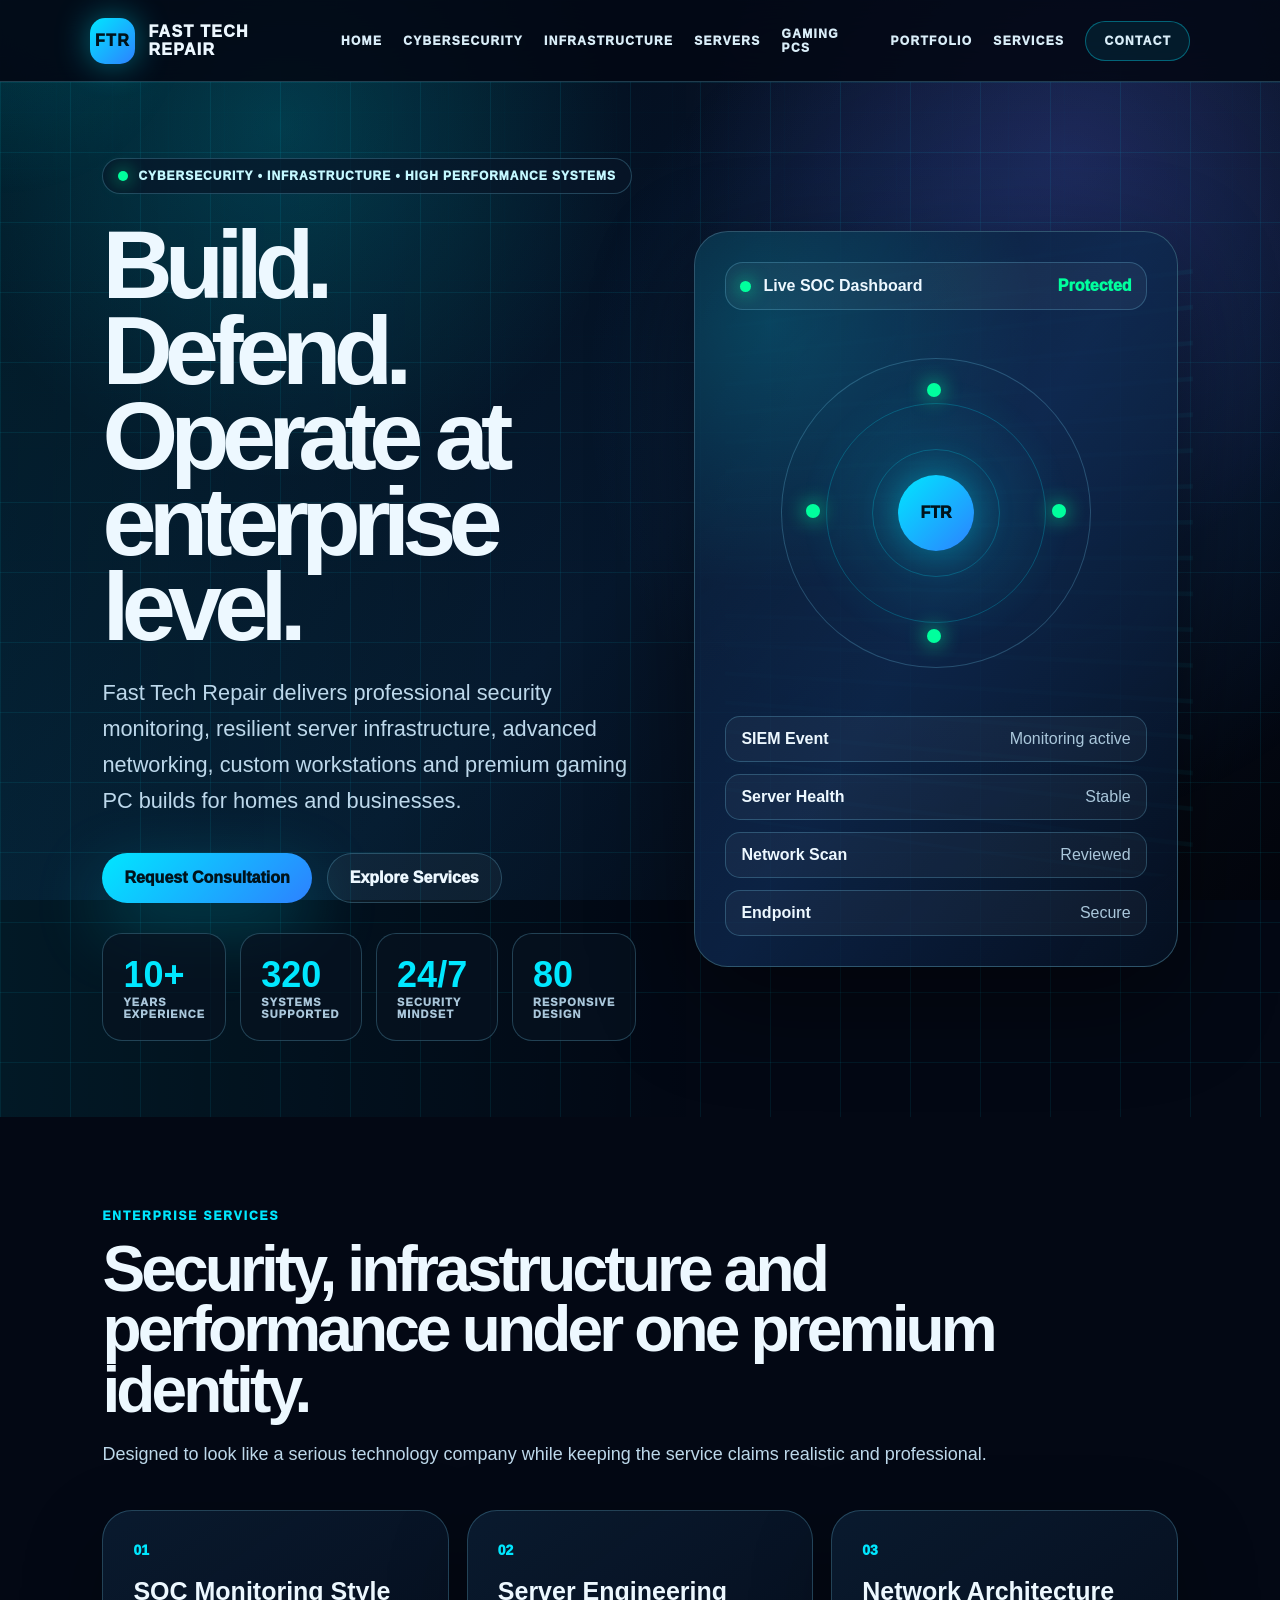
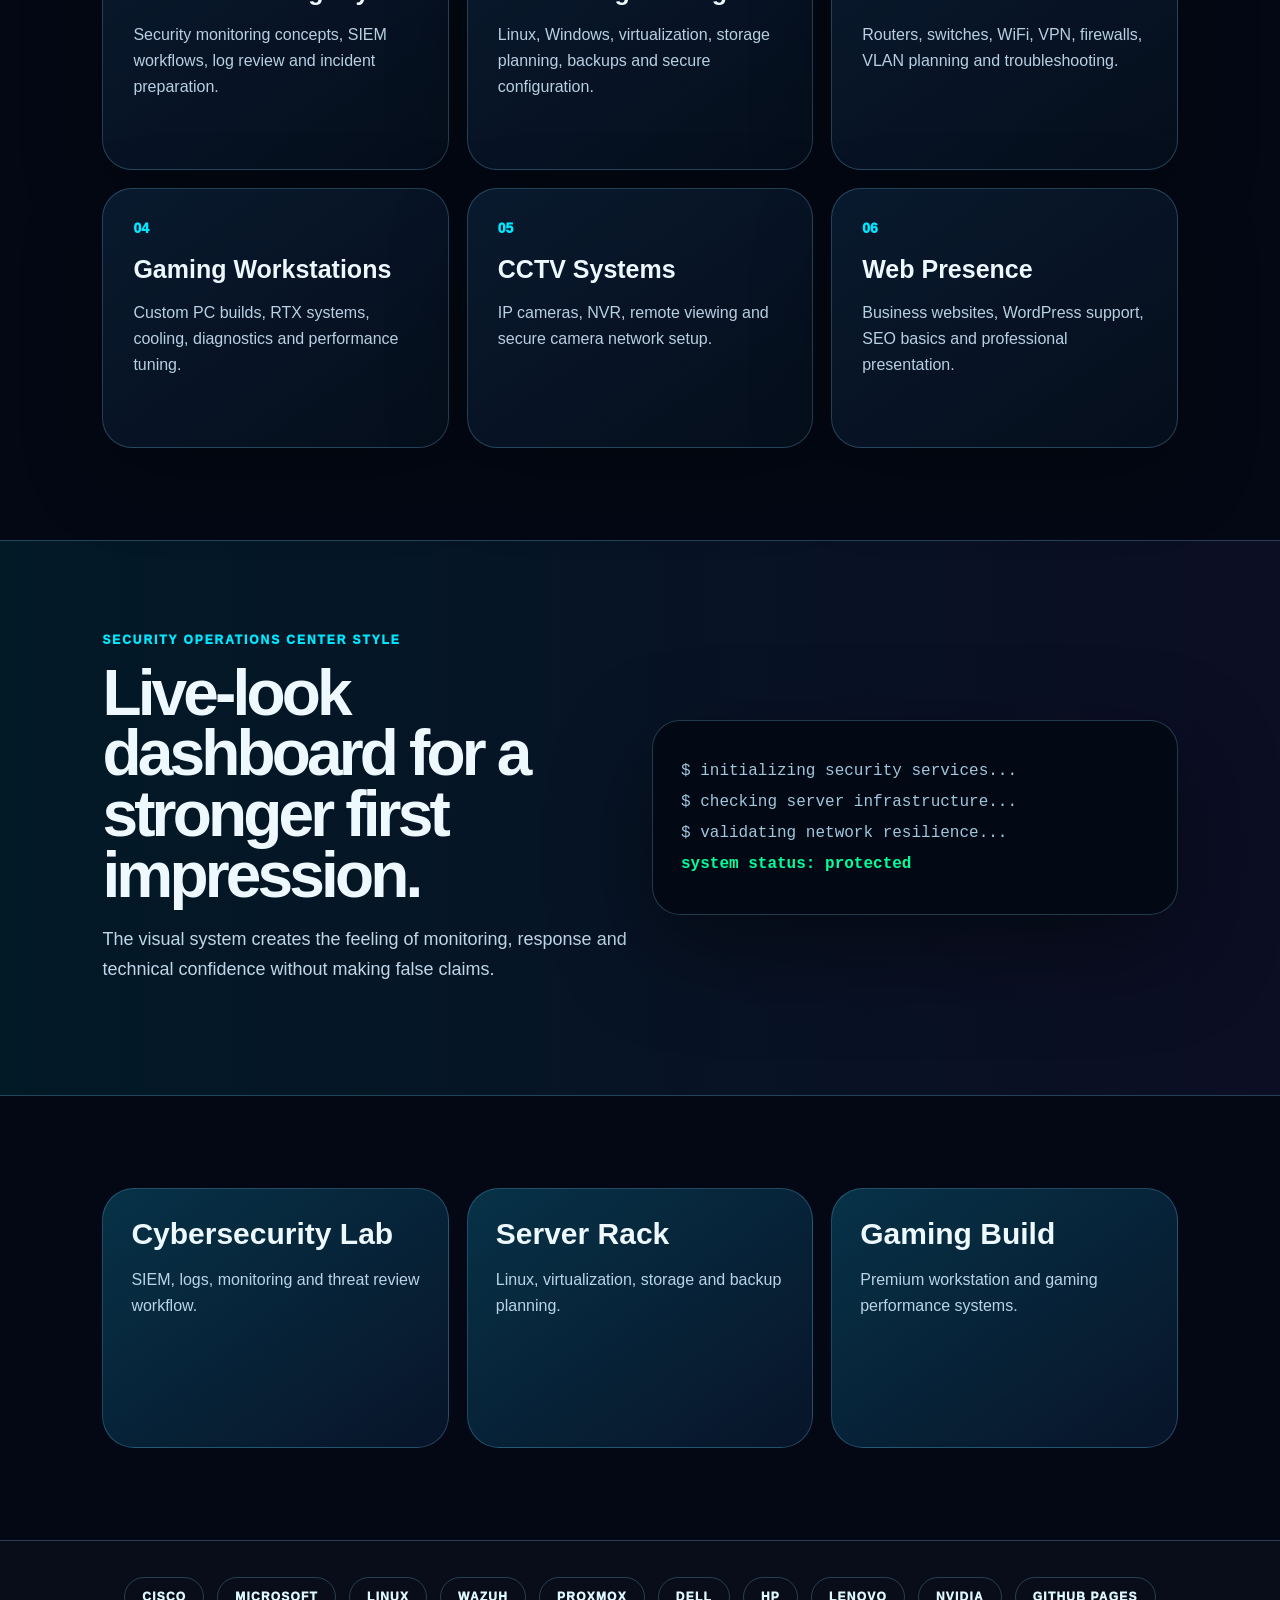
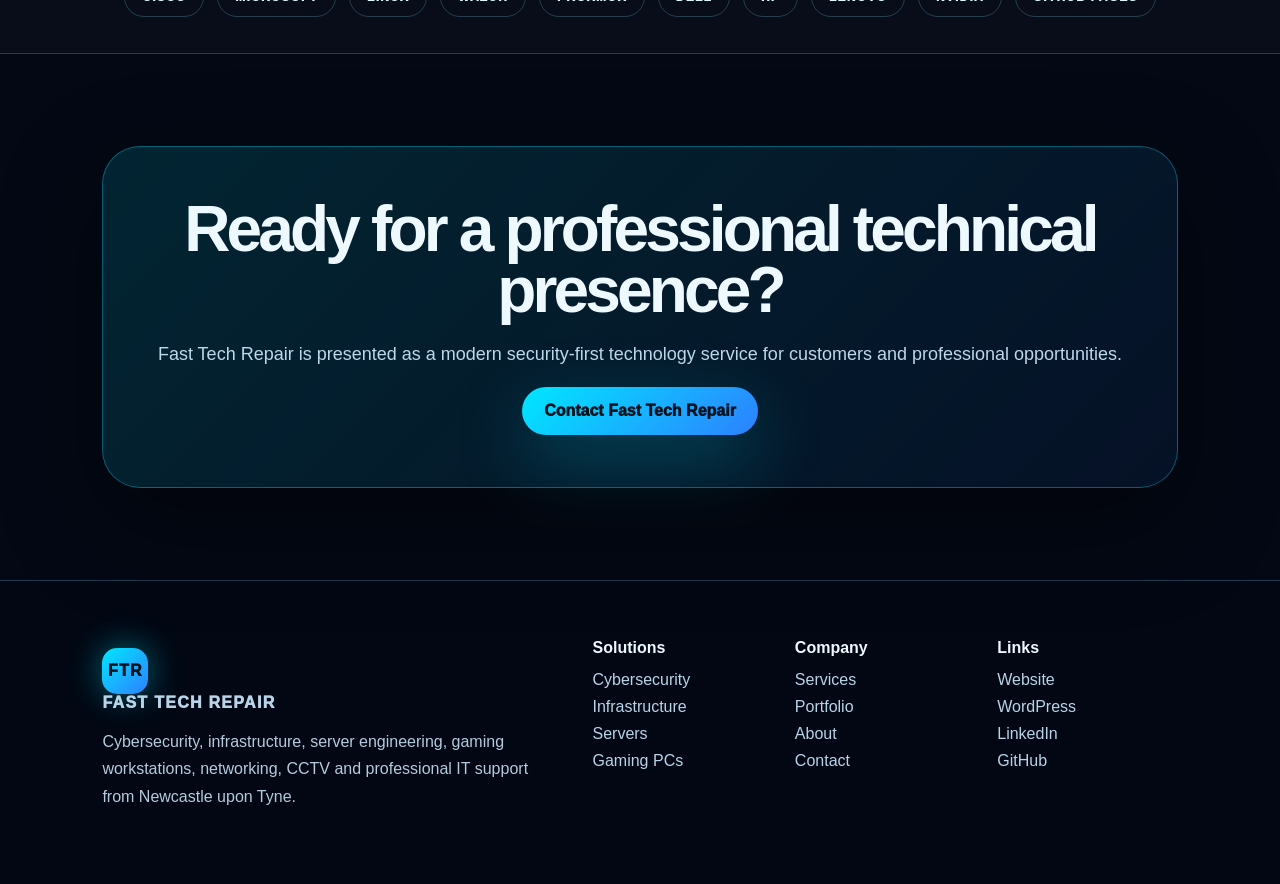
==== commit 56f80802: "Add files via upload" ====
--- a/index.html
+++ b/index.html
@@ -1,26 +1,25 @@
 <!DOCTYPE html>
 <html lang="en">
 <head>
-  <meta charset="UTF-8" />
-  <meta name="viewport" content="width=device-width, initial-scale=1.0" />
-  <title>Fast Tech Repair | Cybersecurity, Infrastructure and High Performance Systems</title>
-  <meta name="description" content="Fast Tech Repair provides cybersecurity, infrastructure, server, networking, CCTV, gaming PC and professional IT support services in Newcastle upon Tyne." />
-  <meta property="og:title" content="Fast Tech Repair" />
-  <meta property="og:description" content="Cybersecurity, infrastructure, server engineering and high performance systems." />
-  <meta property="og:type" content="website" />
-  <link rel="manifest" href="manifest.json" />
-  <link rel="stylesheet" href="assets/css/main.css" />
+<meta charset="UTF-8" />
+<meta name="viewport" content="width=device-width, initial-scale=1.0" />
+<title>Fast Tech Repair | Enterprise Cybersecurity, Infrastructure and High Performance Systems</title>
+<meta name="description" content="Fast Tech Repair provides cybersecurity, infrastructure, server engineering, gaming PCs, networking, CCTV and professional IT support in Newcastle upon Tyne." />
+<meta property="og:title" content="Fast Tech Repair" />
+<meta property="og:description" content="Enterprise-style cybersecurity, infrastructure and high performance systems." />
+<link rel="manifest" href="manifest.json" />
+<link rel="stylesheet" href="assets/css/style.css" />
 </head>
 <body>
-  <div class="loader" id="loader"><div class="loader-mark">FTR</div><span>Loading security interface</span></div>
-  <div class="cursor-glow" id="cursorGlow"></div>
-  
+<div class="loader" id="loader"><div class="loader-logo">FTR</div><span>Initializing enterprise interface</span></div>
+<div class="cursor-light" id="cursorLight"></div>
+
 <header class="site-header">
   <a class="brand" href="index.html">
     <span class="logo">FTR</span>
     <span>Fast Tech Repair</span>
   </a>
-  <button class="menu-btn" id="menuBtn" aria-label="Open navigation">Menu</button>
+  <button class="menu-btn" id="menuBtn">Menu</button>
   
 <nav class="nav" id="nav">
   <a href="index.html">Home</a>
@@ -35,114 +34,105 @@
 
 </header>
 
-  <main>
-    <section class="hero">
-      <div class="orb orb-a"></div>
-      <div class="orb orb-b"></div>
-      <div class="hero-content reveal">
-        <span class="eyebrow">Cybersecurity • Infrastructure • High Performance Systems</span>
-        <h1>Build. Defend. Operate like an enterprise.</h1>
-        <p>Fast Tech Repair presents a modern security-first technology service for cybersecurity operations, server engineering, networking, CCTV, web support and premium gaming workstations.</p>
-        <div class="hero-actions">
-          <a class="btn primary" href="contact.html">Request Consultation</a>
-          <a class="btn ghost" href="cybersecurity.html">Explore Cybersecurity</a>
-        </div>
-      </div>
-      <div class="security-console reveal">
-        <div class="console-top"><span></span><span></span><span></span><strong>SOC Console</strong></div>
-        <div class="console-map">
-          <div class="pulse p1"></div><div class="pulse p2"></div><div class="pulse p3"></div>
-          <div class="scan-line"></div>
-        </div>
-        <div class="console-list">
-          <div><b>SIEM</b><span>Monitoring active</span></div>
-          <div><b>Servers</b><span>Health check passed</span></div>
-          <div><b>Network</b><span>Traffic review ready</span></div>
-          <div><b>Workstation</b><span>Performance stable</span></div>
-        </div>
-      </div>
-    </section>
+<main>
+<section class="hero enterprise-hero">
+  <div class="hero-video-fake">
+    <div class="data-grid"></div>
+    <div class="server-lights"></div>
+  </div>
+  <div class="hero-copy reveal">
+    <span class="pill"><i></i> Cybersecurity • Infrastructure • High Performance Systems</span>
+    <h1>Build. Defend. Operate at enterprise level.</h1>
+    <p>Fast Tech Repair delivers professional security monitoring, resilient server infrastructure, advanced networking, custom workstations and premium gaming PC builds for homes and businesses.</p>
+    <div class="hero-actions">
+      <a class="btn primary" href="contact.html">Request Consultation</a>
+      <a class="btn ghost" href="services.html">Explore Services</a>
+    </div>
+    <div class="metric-row">
+      <div><strong data-count="10">0</strong><span>Years Experience</span></div>
+      <div><strong data-count="500">0</strong><span>Systems Supported</span></div>
+      <div><strong data-count="24">0</strong><span>Security Mindset</span></div>
+      <div><strong data-count="100">0</strong><span>Responsive Design</span></div>
+    </div>
+  </div>
+  <div class="soc-panel reveal">
+    <div class="soc-header">
+      <span class="live-dot"></span>
+      <strong>Live SOC Dashboard</strong>
+      <em>Protected</em>
+    </div>
+    <div class="threat-ring">
+      <div class="ring-center">FTR</div>
+      <span class="node n1"></span><span class="node n2"></span><span class="node n3"></span><span class="node n4"></span>
+    </div>
+    <div class="alert-list">
+      <div><b>SIEM Event</b><span>Monitoring active</span></div>
+      <div><b>Server Health</b><span>Stable</span></div>
+      <div><b>Network Scan</b><span>Reviewed</span></div>
+      <div><b>Endpoint</b><span>Secure</span></div>
+    </div>
+  </div>
+</section>
 
-    <section class="metrics">
-      <div class="metric reveal"><strong data-count="10">0</strong><span>Years Experience</span></div>
-      <div class="metric reveal"><strong data-count="500">0</strong><span>Systems Supported</span></div>
-      <div class="metric reveal"><strong data-count="24">0</strong><span>Security Mindset</span></div>
-      <div class="metric reveal"><strong data-count="100">0</strong><span>Responsive Design</span></div>
-    </section>
+<section class="enterprise-section">
+  <div class="section-head reveal">
+    <span class="eyebrow">Enterprise Services</span>
+    <h2>Security, infrastructure and performance under one premium identity.</h2>
+    <p>Designed to look like a serious technology company while keeping the service claims realistic and professional.</p>
+  </div>
+  <div class="service-matrix">
+    <article class="matrix-card reveal"><span>01</span><h3>SOC Monitoring Style</h3><p>Security monitoring concepts, SIEM workflows, log review and incident preparation.</p></article>
+    <article class="matrix-card reveal"><span>02</span><h3>Server Engineering</h3><p>Linux, Windows, virtualization, storage planning, backups and secure configuration.</p></article>
+    <article class="matrix-card reveal"><span>03</span><h3>Network Architecture</h3><p>Routers, switches, WiFi, VPN, firewalls, VLAN planning and troubleshooting.</p></article>
+    <article class="matrix-card reveal"><span>04</span><h3>Gaming Workstations</h3><p>Custom PC builds, RTX systems, cooling, diagnostics and performance tuning.</p></article>
+    <article class="matrix-card reveal"><span>05</span><h3>CCTV Systems</h3><p>IP cameras, NVR, remote viewing and secure camera network setup.</p></article>
+    <article class="matrix-card reveal"><span>06</span><h3>Web Presence</h3><p>Business websites, WordPress support, SEO basics and professional presentation.</p></article>
+  </div>
+</section>
 
-    <section class="premium-section">
-      <div class="section-head reveal">
-        <span class="eyebrow">Premium Services</span>
-        <h2>One technology partner for security, infrastructure and performance.</h2>
-        <p>A strong professional presentation for customers, partners and cybersecurity career opportunities.</p>
-      </div>
-      <div class="premium-grid large">
-        <article class="premium-card reveal"><div class="card-icon">🛡️</div><h3>Cybersecurity Operations</h3><p>SIEM monitoring concepts, threat review, incident preparation and security reporting.</p></article>
-        <article class="premium-card reveal"><div class="card-icon">🖥️</div><h3>Enterprise Servers</h3><p>Linux, Windows, storage, virtualization, backup planning and secure configuration.</p></article>
-        <article class="premium-card reveal"><div class="card-icon">🧠</div><h3>AI Ready Workstations</h3><p>GPU systems, RTX workstations, high airflow design and technical computing builds.</p></article>
-        <article class="premium-card reveal"><div class="card-icon">🎮</div><h3>Gaming PCs</h3><p>Custom builds, upgrades, cooling, cable management, diagnostics and performance tuning.</p></article>
-        <article class="premium-card reveal"><div class="card-icon">🌐</div><h3>Network Engineering</h3><p>Routers, WiFi, firewalls, VPN, VLAN planning and troubleshooting.</p></article>
-        <article class="premium-card reveal"><div class="card-icon">📹</div><h3>CCTV Systems</h3><p>IP cameras, NVR, remote viewing and network camera support.</p></article>
-      </div>
-    </section>
+<section class="operations-band">
+  <div class="ops-copy reveal">
+    <span class="eyebrow">Security Operations Center Style</span>
+    <h2>Live-look dashboard for a stronger first impression.</h2>
+    <p>The visual system creates the feeling of monitoring, response and technical confidence without making false claims.</p>
+  </div>
+  <div class="ops-terminal reveal">
+    <div>$ initializing security services...</div>
+    <div>$ checking server infrastructure...</div>
+    <div>$ validating network resilience...</div>
+    <div class="ok">system status: protected</div>
+  </div>
+</section>
 
-    <section class="timeline-section">
-      <div class="section-head reveal">
-        <span class="eyebrow">Operating Model</span>
-        <h2>From support request to secure delivery.</h2>
-      </div>
-      <div class="timeline">
-        <div class="timeline-item reveal"><span>01</span><h3>Assess</h3><p>Understand the device, network, security issue or project requirement.</p></div>
-        <div class="timeline-item reveal"><span>02</span><h3>Design</h3><p>Plan the correct solution with performance, reliability and security in mind.</p></div>
-        <div class="timeline-item reveal"><span>03</span><h3>Build</h3><p>Deploy systems, servers, networks, workstations or repairs carefully.</p></div>
-        <div class="timeline-item reveal"><span>04</span><h3>Support</h3><p>Provide clear follow-up, guidance and long-term technical support.</p></div>
-      </div>
-    </section>
+<section class="portfolio-strip">
+  <div class="portfolio-card reveal"><h3>Cybersecurity Lab</h3><p>SIEM, logs, monitoring and threat review workflow.</p></div>
+  <div class="portfolio-card reveal"><h3>Server Rack</h3><p>Linux, virtualization, storage and backup planning.</p></div>
+  <div class="portfolio-card reveal"><h3>Gaming Build</h3><p>Premium workstation and gaming performance systems.</p></div>
+</section>
 
-    <section class="partners">
-      <span>Cisco</span><span>Microsoft</span><span>Linux</span><span>Wazuh</span><span>Proxmox</span><span>Dell</span><span>HP</span><span>Lenovo</span><span>NVIDIA</span>
-    </section>
+<section class="partners">
+  <span>Cisco</span><span>Microsoft</span><span>Linux</span><span>Wazuh</span><span>Proxmox</span><span>Dell</span><span>HP</span><span>Lenovo</span><span>NVIDIA</span><span>GitHub Pages</span>
+</section>
 
-    <section class="cta-band reveal">
-      <h2>Ready to make Fast Tech Repair look enterprise-grade?</h2>
-      <p>This version is stable, responsive and designed to replace the broken stages cleanly.</p>
-      <a class="btn primary" href="contact.html">Contact Fast Tech Repair</a>
-    </section>
-  </main>
-  
+<section class="cta reveal">
+  <h2>Ready for a professional technical presence?</h2>
+  <p>Fast Tech Repair is presented as a modern security-first technology service for customers and professional opportunities.</p>
+  <a class="btn primary" href="contact.html">Contact Fast Tech Repair</a>
+</section>
+</main>
+
 <footer class="footer">
-  <div class="footer-brand">
-    <a class="brand footer-brand-link" href="index.html">
-      <span class="logo">FTR</span>
-      <span>Fast Tech Repair</span>
-    </a>
-    <p>Cybersecurity, infrastructure, servers, gaming workstations, networking, CCTV and professional IT support.</p>
+  <div>
+    <a class="brand footer-brand" href="index.html"><span class="logo">FTR</span><span>Fast Tech Repair</span></a>
+    <p>Cybersecurity, infrastructure, server engineering, gaming workstations, networking, CCTV and professional IT support from Newcastle upon Tyne.</p>
   </div>
-  <div class="footer-grid">
-    <div>
-      <h4>Solutions</h4>
-      <a href="cybersecurity.html">Cybersecurity</a>
-      <a href="infrastructure.html">Infrastructure</a>
-      <a href="servers.html">Servers</a>
-      <a href="gaming.html">Gaming PCs</a>
-    </div>
-    <div>
-      <h4>Company</h4>
-      <a href="services.html">Services</a>
-      <a href="portfolio.html">Portfolio</a>
-      <a href="about.html">About</a>
-      <a href="contact.html">Contact</a>
-    </div>
-    <div>
-      <h4>Official Links</h4>
-      <a href="https://fasttechrepair.com/">Website</a>
-      <a href="https://fasttechrepair.wordpress.com/">WordPress</a>
-      <a href="https://www.linkedin.com/in/fasttechrepair/">LinkedIn</a>
-      <a href="https://github.com/fasttechrepair">GitHub</a>
-    </div>
+  <div class="footer-columns">
+    <div><h4>Solutions</h4><a href="cybersecurity.html">Cybersecurity</a><a href="infrastructure.html">Infrastructure</a><a href="servers.html">Servers</a><a href="gaming.html">Gaming PCs</a></div>
+    <div><h4>Company</h4><a href="services.html">Services</a><a href="portfolio.html">Portfolio</a><a href="about.html">About</a><a href="contact.html">Contact</a></div>
+    <div><h4>Links</h4><a href="https://fasttechrepair.com/">Website</a><a href="https://fasttechrepair.wordpress.com/">WordPress</a><a href="https://www.linkedin.com/in/fasttechrepair/">LinkedIn</a><a href="https://github.com/fasttechrepair">GitHub</a></div>
   </div>
 </footer>
 
-  <script src="assets/js/app.js"></script>
+<script src="assets/js/main.js"></script>
 </body>
-</html>+</html>
--- a/assets/css/style.css
+++ b/assets/css/style.css
@@ -0,0 +1,41 @@
+
+:root{
+  --bg:#030814;--bg2:#07182b;--panel:#08182b;--panel2:#0d243d;
+  --text:#edf8ff;--muted:#aac7dc;--cyan:#00e7ff;--blue:#2d81ff;--green:#00ff9d;--purple:#8962ff;
+  --line:rgba(127,222,255,.24);--shadow:0 34px 100px rgba(0,0,0,.45)
+}
+*{box-sizing:border-box} html{scroll-behavior:smooth}
+body{margin:0;background:var(--bg);color:var(--text);font-family:Inter,Segoe UI,Arial,sans-serif;overflow-x:hidden}
+body:before{content:"";position:fixed;inset:0;z-index:-4;background:
+radial-gradient(circle at 22% 14%,rgba(0,231,255,.18),transparent 28%),
+radial-gradient(circle at 84% 18%,rgba(137,98,255,.16),transparent 30%),
+linear-gradient(135deg,#020713,#07162b 55%,#03050c)}
+body:after{content:"";position:fixed;inset:0;z-index:-3;opacity:.22;background-image:
+linear-gradient(rgba(0,231,255,.08) 1px,transparent 1px),
+linear-gradient(90deg,rgba(0,231,255,.08) 1px,transparent 1px);background-size:56px 56px;mask-image:linear-gradient(to bottom,black,transparent 86%)}
+a{text-decoration:none;color:inherit}
+.loader{position:fixed;inset:0;background:#030814;z-index:999;display:grid;place-items:center;gap:12px;transition:.45s opacity,.45s visibility}
+.loader.hide{opacity:0;visibility:hidden}.loader-logo{width:78px;height:78px;border-radius:24px;background:linear-gradient(135deg,var(--cyan),var(--blue));display:grid;place-items:center;color:#00131c;font-weight:1000;font-size:24px;box-shadow:0 0 70px rgba(0,231,255,.4)}.loader span{text-transform:uppercase;letter-spacing:.16em;color:#bdd9ed;font-size:12px;font-weight:900}
+.cursor-light{position:fixed;width:420px;height:420px;border-radius:50%;background:radial-gradient(circle,rgba(0,231,255,.13),transparent 66%);pointer-events:none;z-index:-1;transform:translate(-50%,-50%);display:none}
+.site-header{height:82px;display:flex;align-items:center;justify-content:space-between;gap:20px;padding:0 clamp(20px,7vw,120px);position:sticky;top:0;z-index:50;background:rgba(3,8,20,.84);backdrop-filter:blur(18px);border-bottom:1px solid var(--line)}
+.brand{display:flex;align-items:center;gap:13px;font-weight:1000;text-transform:uppercase;letter-spacing:.08em}.logo{width:46px;height:46px;border-radius:15px;background:linear-gradient(135deg,var(--cyan),var(--blue));display:grid;place-items:center;color:#00131c;box-shadow:0 0 34px rgba(0,231,255,.44);font-weight:1000}.nav{display:flex;align-items:center;gap:21px;text-transform:uppercase;font-size:12px;font-weight:950;letter-spacing:.11em;color:#d9edf8}.nav a:hover{color:var(--cyan)}.nav-cta{border:1px solid rgba(0,231,255,.36);border-radius:999px;padding:12px 18px;background:rgba(0,231,255,.08)}.menu-btn{display:none}
+.hero{min-height:calc(100vh - 82px);position:relative;display:grid;grid-template-columns:1.05fr .95fr;gap:58px;align-items:center;padding:76px clamp(22px,8vw,130px);overflow:hidden}.hero-video-fake{position:absolute;inset:0;z-index:-1;background:
+linear-gradient(90deg,rgba(0,231,255,.08),transparent 55%),
+radial-gradient(circle at 80% 30%,rgba(45,129,255,.18),transparent 35%)}.data-grid{position:absolute;inset:0;background-image:
+linear-gradient(rgba(0,231,255,.08) 1px,transparent 1px),
+linear-gradient(90deg,rgba(0,231,255,.08) 1px,transparent 1px);background-size:70px 70px;animation:gridmove 18s linear infinite}.server-lights{position:absolute;right:8%;top:18%;width:38%;height:56%;border-radius:36px;background:
+repeating-linear-gradient(to bottom,rgba(0,231,255,.18) 0 4px,transparent 4px 32px);filter:blur(.4px);opacity:.28;transform:perspective(700px) rotateY(-18deg)}
+.pill{display:inline-flex;align-items:center;gap:10px;border:1px solid var(--line);border-radius:999px;padding:10px 15px;background:rgba(8,22,40,.72);font-size:12px;font-weight:1000;color:#c4f8ff;text-transform:uppercase;letter-spacing:.08em}.pill i{width:10px;height:10px;border-radius:50%;background:var(--green);box-shadow:0 0 18px var(--green)}
+h1{font-size:clamp(56px,7.6vw,112px);line-height:.88;letter-spacing:-.08em;margin:28px 0 25px}.hero-copy p,.inner-content p{font-size:clamp(18px,1.7vw,24px);line-height:1.65;color:#bdd8eb;max-width:800px}.hero-actions{display:flex;gap:15px;flex-wrap:wrap;margin-top:34px}.btn{display:inline-flex;align-items:center;justify-content:center;border-radius:999px;padding:15px 22px;font-weight:1000}.primary{background:linear-gradient(135deg,var(--cyan),var(--blue));color:#00131c;box-shadow:0 24px 70px rgba(0,231,255,.25)}.ghost{border:1px solid var(--line);background:rgba(255,255,255,.04)}
+.metric-row{display:grid;grid-template-columns:repeat(4,1fr);gap:14px;margin-top:30px;max-width:720px}.metric-row div{border:1px solid var(--line);border-radius:20px;background:rgba(7,18,33,.72);padding:20px}.metric-row strong{display:block;font-size:36px;color:var(--cyan)}.metric-row span{display:block;color:#aac7db;text-transform:uppercase;letter-spacing:.1em;font-size:11px;font-weight:1000}
+.soc-panel{position:relative;border:1px solid rgba(127,222,255,.32);border-radius:34px;background:linear-gradient(145deg,rgba(9,25,45,.92),rgba(4,12,25,.72));box-shadow:var(--shadow);padding:30px;min-height:560px;overflow:hidden}.soc-panel:before{content:"";position:absolute;inset:-90px;background:radial-gradient(circle at 25% 20%,rgba(0,231,255,.18),transparent 30%),linear-gradient(120deg,transparent,rgba(45,129,255,.16),transparent);animation:panelglow 7s infinite alternate}.soc-header{position:relative;z-index:2;display:flex;align-items:center;gap:12px;border:1px solid var(--line);border-radius:18px;background:rgba(255,255,255,.045);padding:14px}.live-dot{width:11px;height:11px;border-radius:50%;background:var(--green);box-shadow:0 0 18px var(--green)}.soc-header em{margin-left:auto;color:var(--green);font-style:normal;font-weight:1000}.threat-ring{position:relative;z-index:2;width:310px;height:310px;border:1px solid var(--line);border-radius:50%;margin:48px auto;background:radial-gradient(circle,rgba(0,231,255,.14),transparent 62%);animation:rotateSlow 18s linear infinite}.threat-ring:before,.threat-ring:after{content:"";position:absolute;inset:44px;border:1px solid rgba(0,231,255,.22);border-radius:50%}.threat-ring:after{inset:90px}.ring-center{position:absolute;inset:116px;border-radius:50%;display:grid;place-items:center;background:linear-gradient(135deg,var(--cyan),var(--blue));color:#00131c;font-weight:1000;box-shadow:0 0 38px rgba(0,231,255,.4)}.node{position:absolute;width:14px;height:14px;border-radius:50%;background:var(--green);box-shadow:0 0 20px var(--green)}.n1{top:24px;left:145px}.n2{top:145px;right:24px}.n3{bottom:24px;left:145px}.n4{top:145px;left:24px}.alert-list{position:relative;z-index:2;display:grid;gap:12px}.alert-list div{display:flex;justify-content:space-between;border:1px solid var(--line);border-radius:15px;background:rgba(255,255,255,.04);padding:13px 15px}.alert-list span{color:#aac7db}
+.enterprise-section{padding:92px clamp(22px,8vw,130px)}.section-head{max-width:960px;margin-bottom:40px}.eyebrow{display:block;color:var(--cyan);font-size:12px;font-weight:1000;letter-spacing:.16em;text-transform:uppercase;margin-bottom:16px}.section-head h2,.ops-copy h2,.cta h2{font-size:clamp(36px,5vw,74px);line-height:.95;letter-spacing:-.06em;margin:0 0 18px}.section-head p,.ops-copy p,.cta p{color:#bdd8ea;font-size:18px;line-height:1.7}.service-matrix,.glass-grid{display:grid;grid-template-columns:repeat(3,1fr);gap:18px}.matrix-card,.glass-card{position:relative;overflow:hidden;min-height:260px;border:1px solid var(--line);border-radius:30px;background:linear-gradient(145deg,rgba(10,28,49,.92),rgba(6,15,29,.86));box-shadow:0 28px 80px rgba(0,0,0,.28);padding:30px;transition:.35s}.matrix-card:hover,.glass-card:hover{transform:translateY(-10px);border-color:rgba(0,231,255,.62);box-shadow:0 36px 110px rgba(0,231,255,.14)}.matrix-card span{font-size:14px;color:var(--cyan);font-weight:1000}.matrix-card h3,.glass-card h3{font-size:25px;margin:18px 0 12px}.matrix-card p,.glass-card p{color:#b7d0e4;line-height:1.65}.mini-icon{width:58px;height:58px;border-radius:20px;background:linear-gradient(135deg,rgba(0,231,255,.22),rgba(45,129,255,.12));display:grid;place-items:center;color:var(--cyan);font-size:26px;margin-bottom:20px}
+.operations-band{display:grid;grid-template-columns:1fr 1fr;gap:24px;align-items:center;padding:92px clamp(22px,8vw,130px);background:linear-gradient(90deg,rgba(0,231,255,.08),rgba(137,98,255,.07));border-top:1px solid var(--line);border-bottom:1px solid var(--line)}.ops-terminal{border:1px solid var(--line);border-radius:28px;background:#020814;padding:28px;font-family:Consolas,monospace;box-shadow:var(--shadow)}.ops-terminal div{color:#9fc7dd;margin:13px 0}.ops-terminal .ok{color:var(--green);font-weight:900}
+.portfolio-strip{padding:92px clamp(22px,8vw,130px);display:grid;grid-template-columns:repeat(3,1fr);gap:18px}.portfolio-card{min-height:260px;border:1px solid var(--line);border-radius:32px;padding:28px;background:linear-gradient(145deg,rgba(0,231,255,.12),rgba(45,129,255,.06)),linear-gradient(145deg,#08192d,#050d1c)}.portfolio-card h3{font-size:30px;margin:0 0 14px}.portfolio-card p{color:#b9d4e6;line-height:1.65}
+.partners{padding:36px clamp(22px,8vw,130px);display:flex;gap:13px;justify-content:center;flex-wrap:wrap;border-top:1px solid var(--line);border-bottom:1px solid var(--line);background:rgba(255,255,255,.025)}.partners span{border:1px solid var(--line);border-radius:999px;padding:12px 17px;font-size:12px;text-transform:uppercase;font-weight:1000;letter-spacing:.1em;color:#dff8ff}.cta{margin:92px clamp(22px,8vw,130px);padding:52px;border:1px solid rgba(0,231,255,.35);border-radius:38px;text-align:center;background:linear-gradient(135deg,rgba(0,231,255,.13),rgba(45,129,255,.08));box-shadow:var(--shadow)}
+.inner-hero{min-height:62vh;display:grid;place-items:center;position:relative;padding:92px clamp(22px,8vw,130px);overflow:hidden}.grid-layer{position:absolute;inset:0;background:radial-gradient(circle at 25% 28%,rgba(0,231,255,.16),transparent 32%),linear-gradient(rgba(0,231,255,.06) 1px,transparent 1px),linear-gradient(90deg,rgba(0,231,255,.06) 1px,transparent 1px);background-size:100% 100%,44px 44px,44px 44px}.inner-content{position:relative;text-align:center;max-width:1060px}.inner-content h1{font-size:clamp(52px,7vw,100px)}
+.footer{display:grid;grid-template-columns:1fr 1.3fr;gap:40px;padding:58px clamp(22px,8vw,130px);border-top:1px solid var(--line);background:#020713}.footer p{color:#b4ccdd;line-height:1.7;max-width:640px}.footer-columns{display:grid;grid-template-columns:repeat(3,1fr);gap:22px}.footer h4{margin:0 0 14px}.footer a{display:block;color:#b8d4e8;margin:9px 0}.footer a:hover{color:var(--cyan)}.footer-brand{margin-bottom:20px}
+.reveal{opacity:0;transform:translateY(26px);transition:opacity .75s ease,transform .75s ease}.reveal.visible{opacity:1;transform:translateY(0)}
+@keyframes gridmove{to{transform:translateY(70px)}}@keyframes panelglow{to{transform:translate(30px,20px) rotate(3deg)}}@keyframes rotateSlow{to{transform:rotate(360deg)}}
+@media(max-width:1050px){.site-header{height:auto;min-height:74px;align-items:flex-start;flex-wrap:wrap;padding:16px 22px}.menu-btn{display:block;margin-left:auto;border:1px solid var(--line);background:rgba(0,231,255,.08);color:var(--text);border-radius:12px;padding:10px 14px;font-weight:1000}.nav{display:none;width:100%;flex-direction:column;align-items:flex-start;padding:18px 0}.nav.open{display:flex}.hero{grid-template-columns:1fr}.service-matrix,.glass-grid,.portfolio-strip{grid-template-columns:repeat(2,1fr)}.operations-band,.footer{grid-template-columns:1fr}.metric-row{grid-template-columns:repeat(2,1fr)}}
+@media(max-width:680px){.hero,.enterprise-section,.operations-band,.portfolio-strip,.inner-hero{padding:58px 20px}.hero h1,.inner-content h1{font-size:clamp(46px,15vw,72px)}.soc-panel{display:none}.service-matrix,.glass-grid,.portfolio-strip,.metric-row,.footer-columns{grid-template-columns:1fr}.hero-actions{flex-direction:column}.btn{width:100%}.cta{margin:60px 20px;padding:30px}.brand span:last-child{font-size:13px}.cursor-light{display:none!important}}
